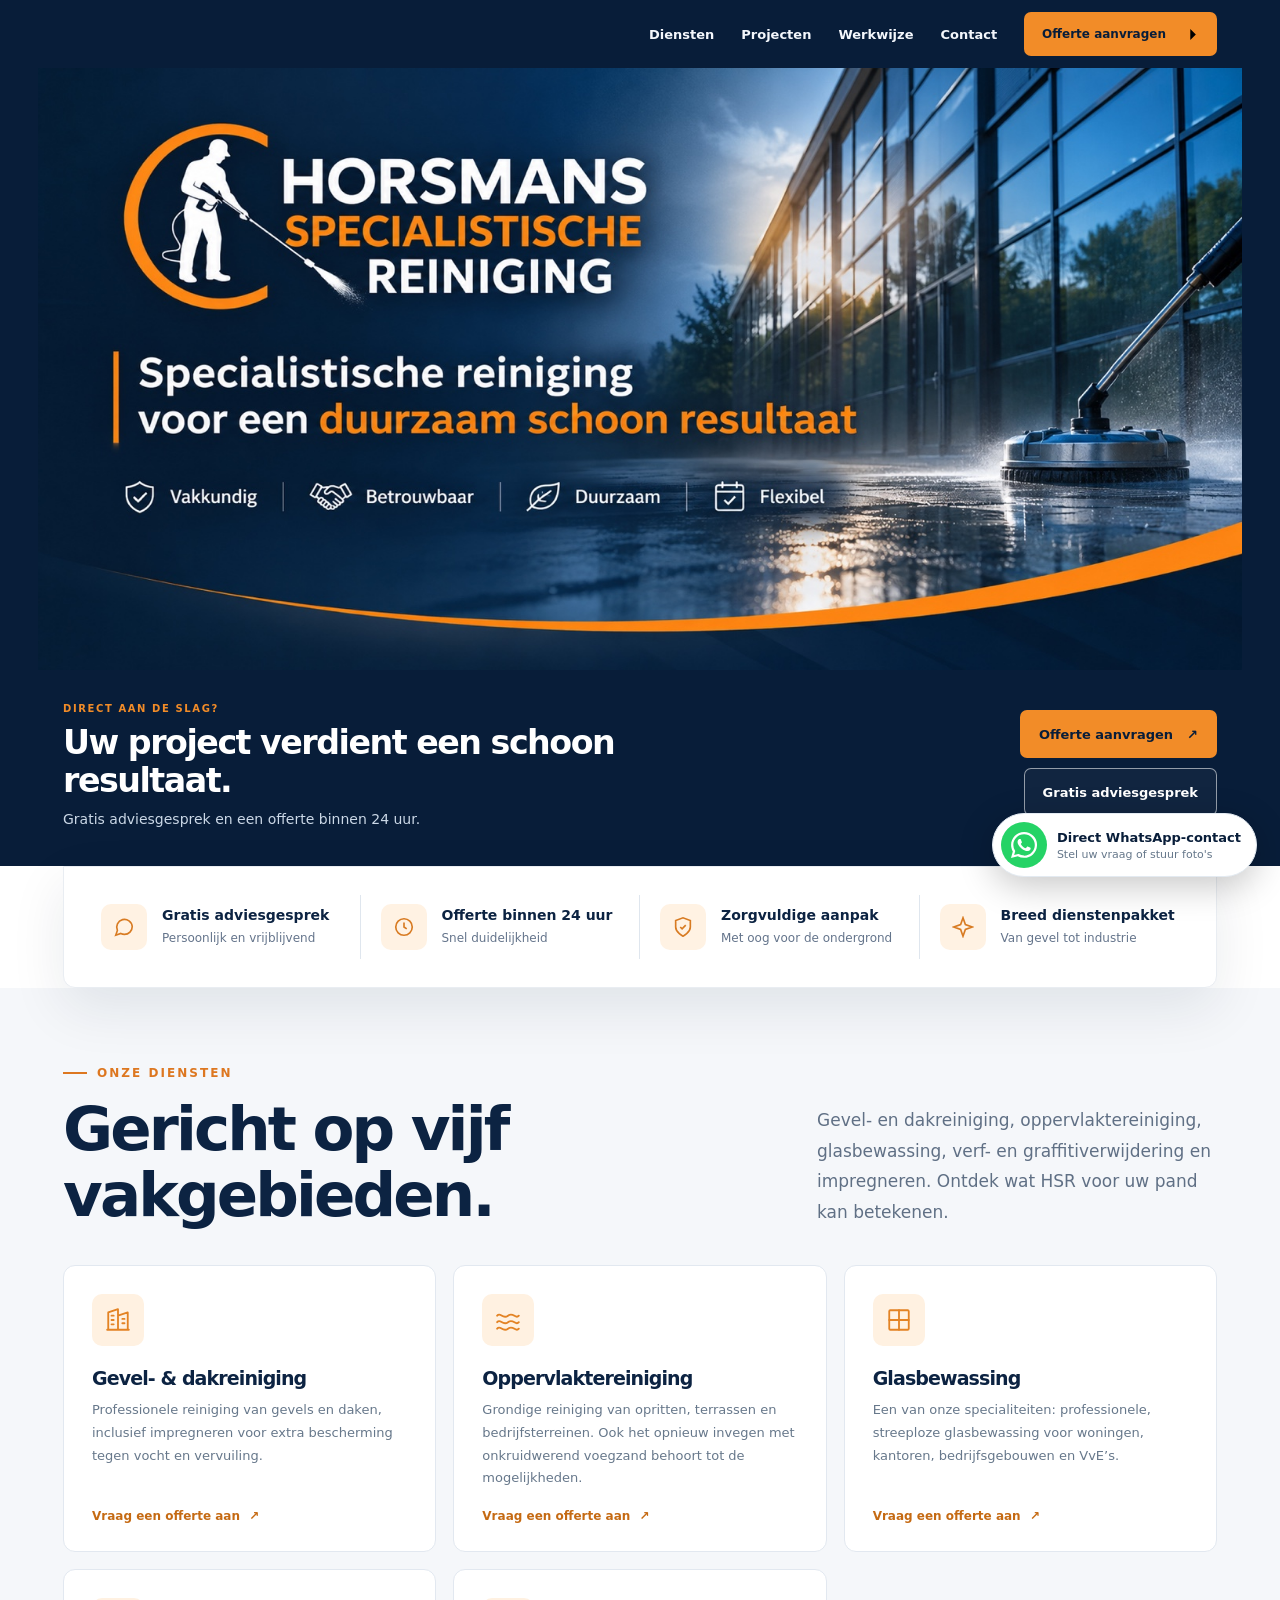
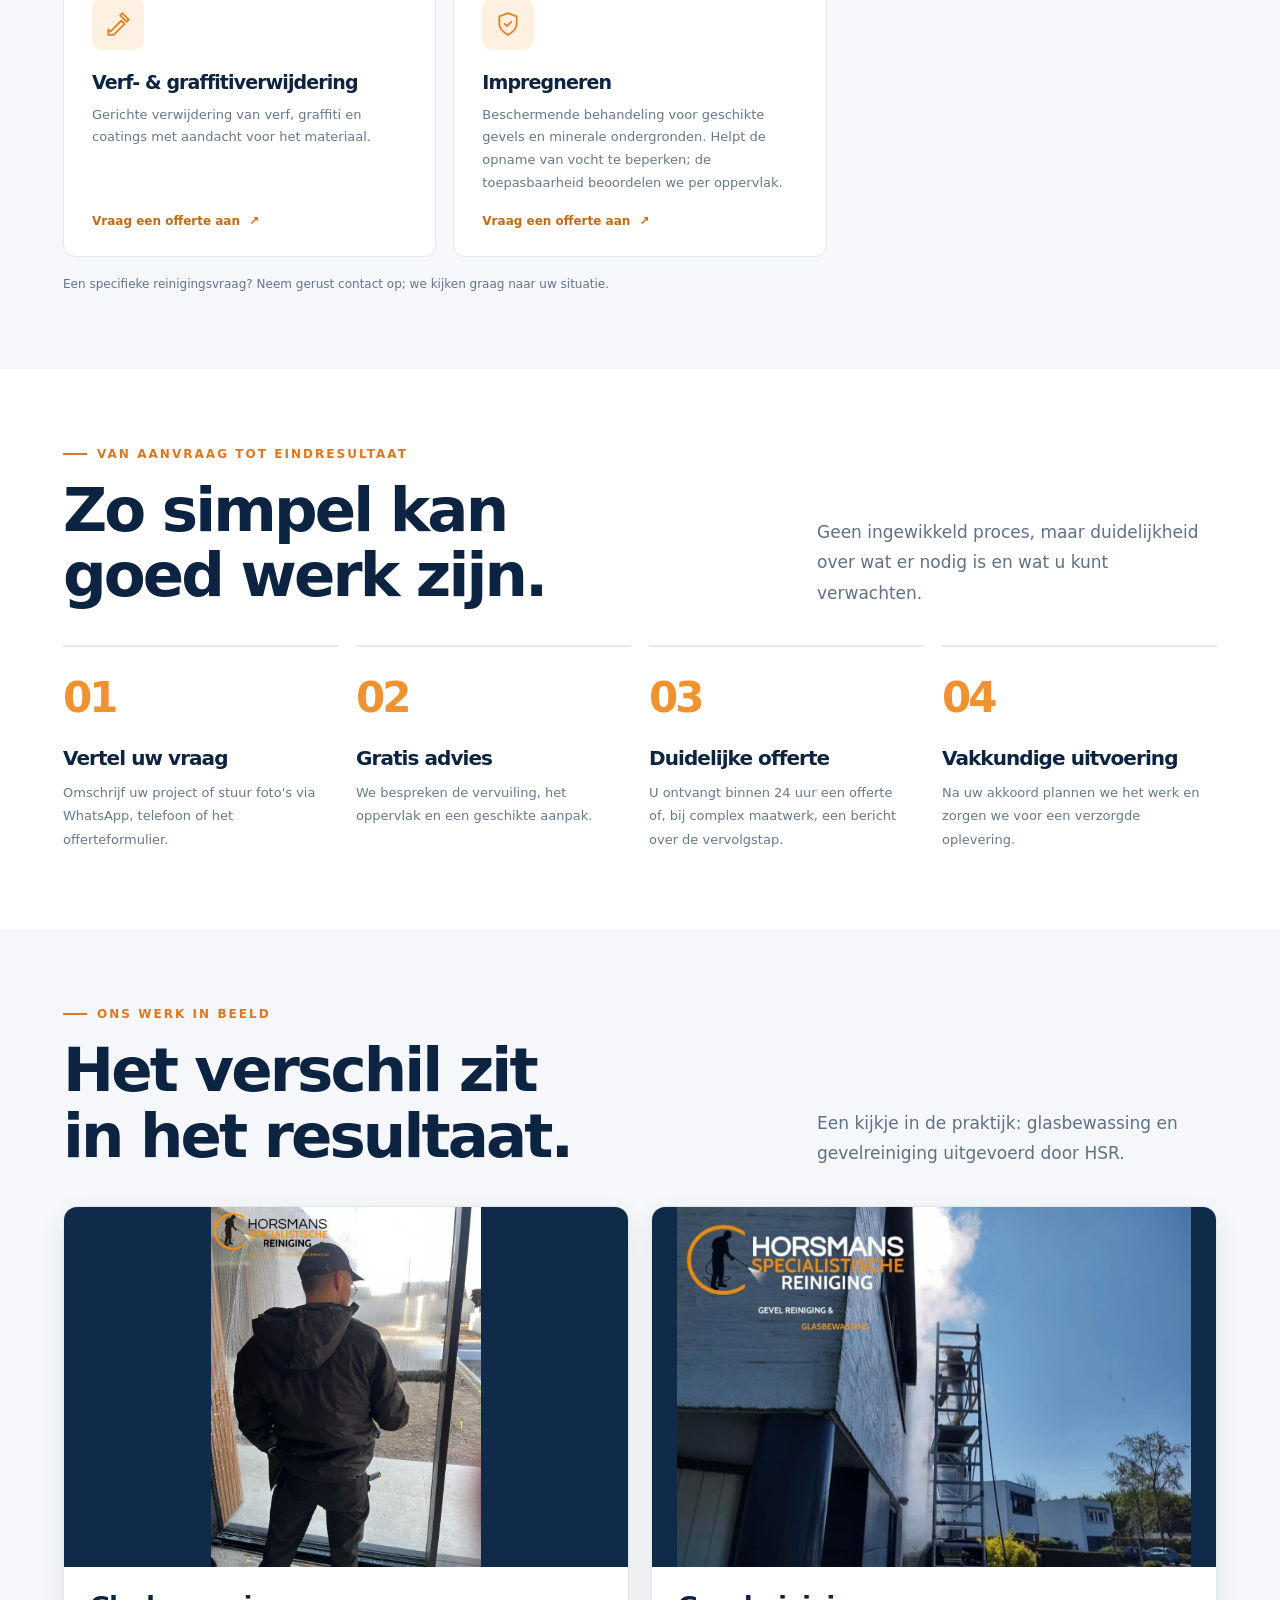
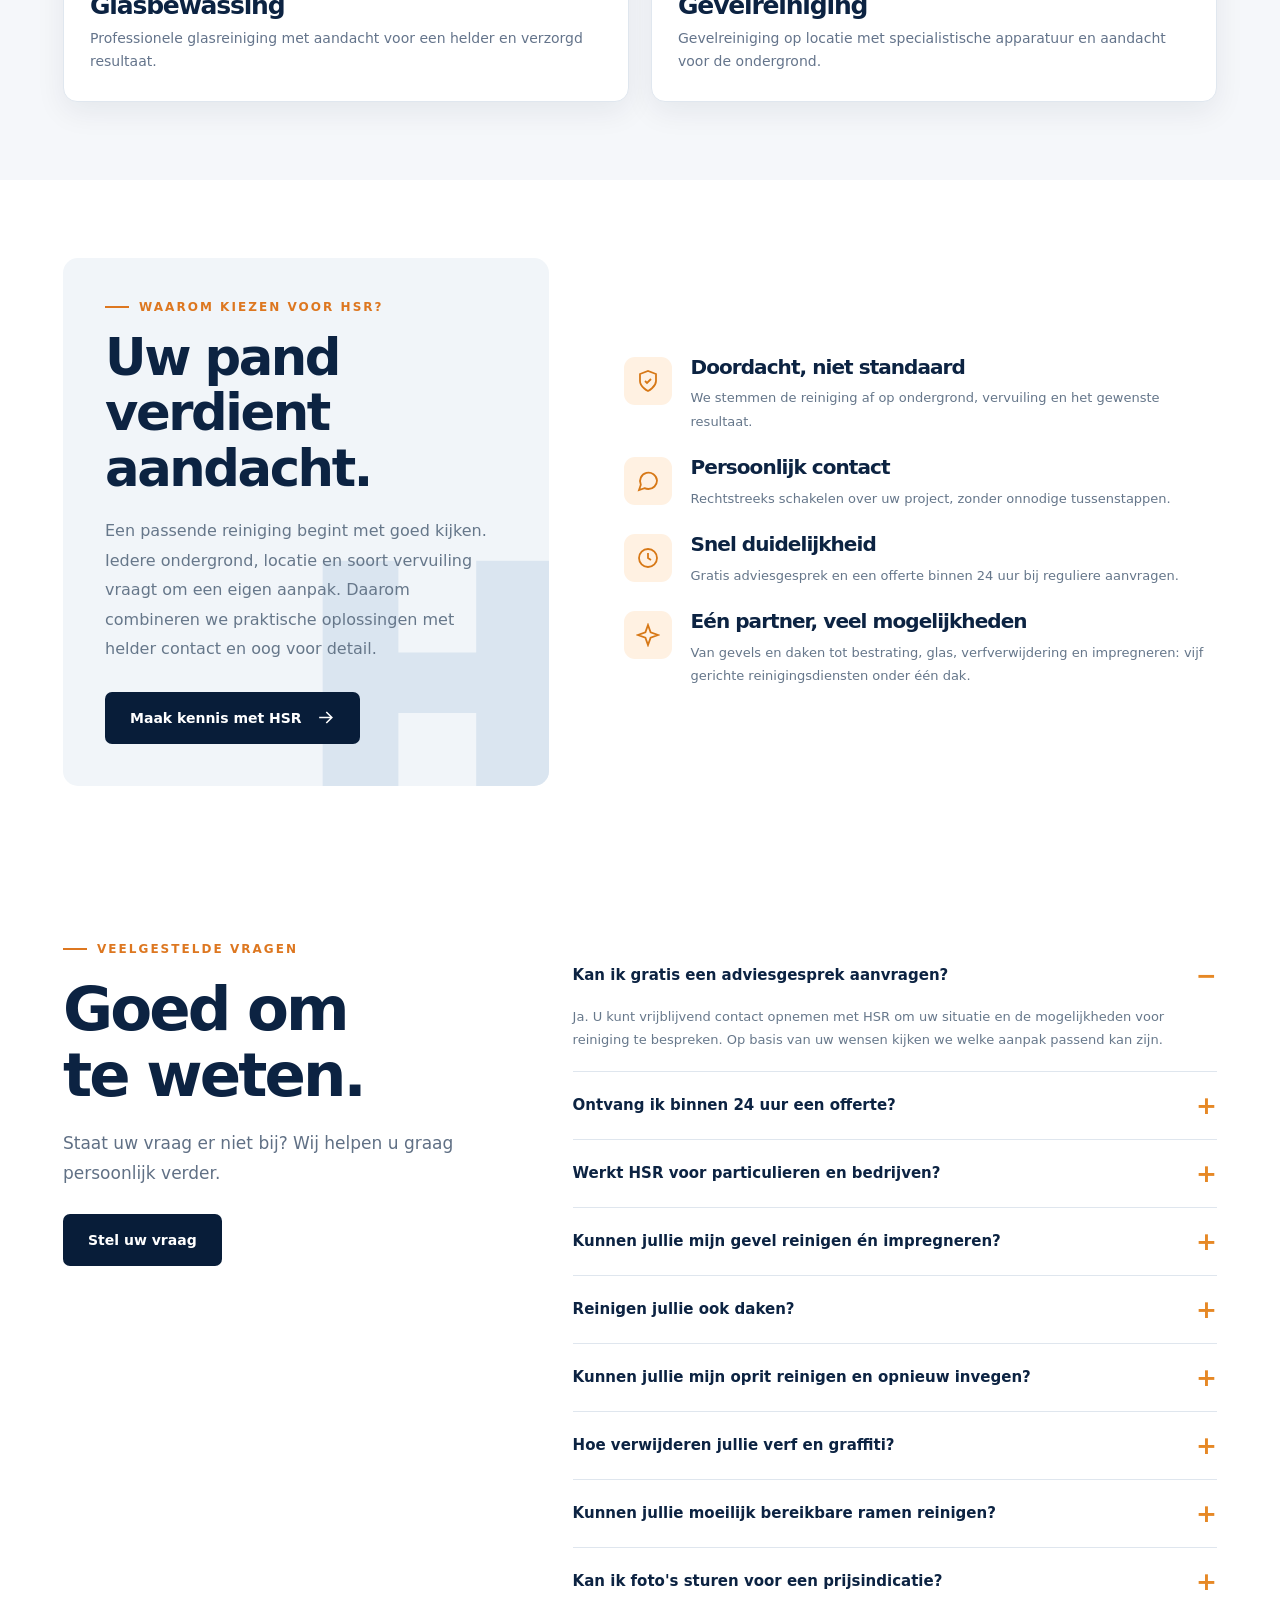
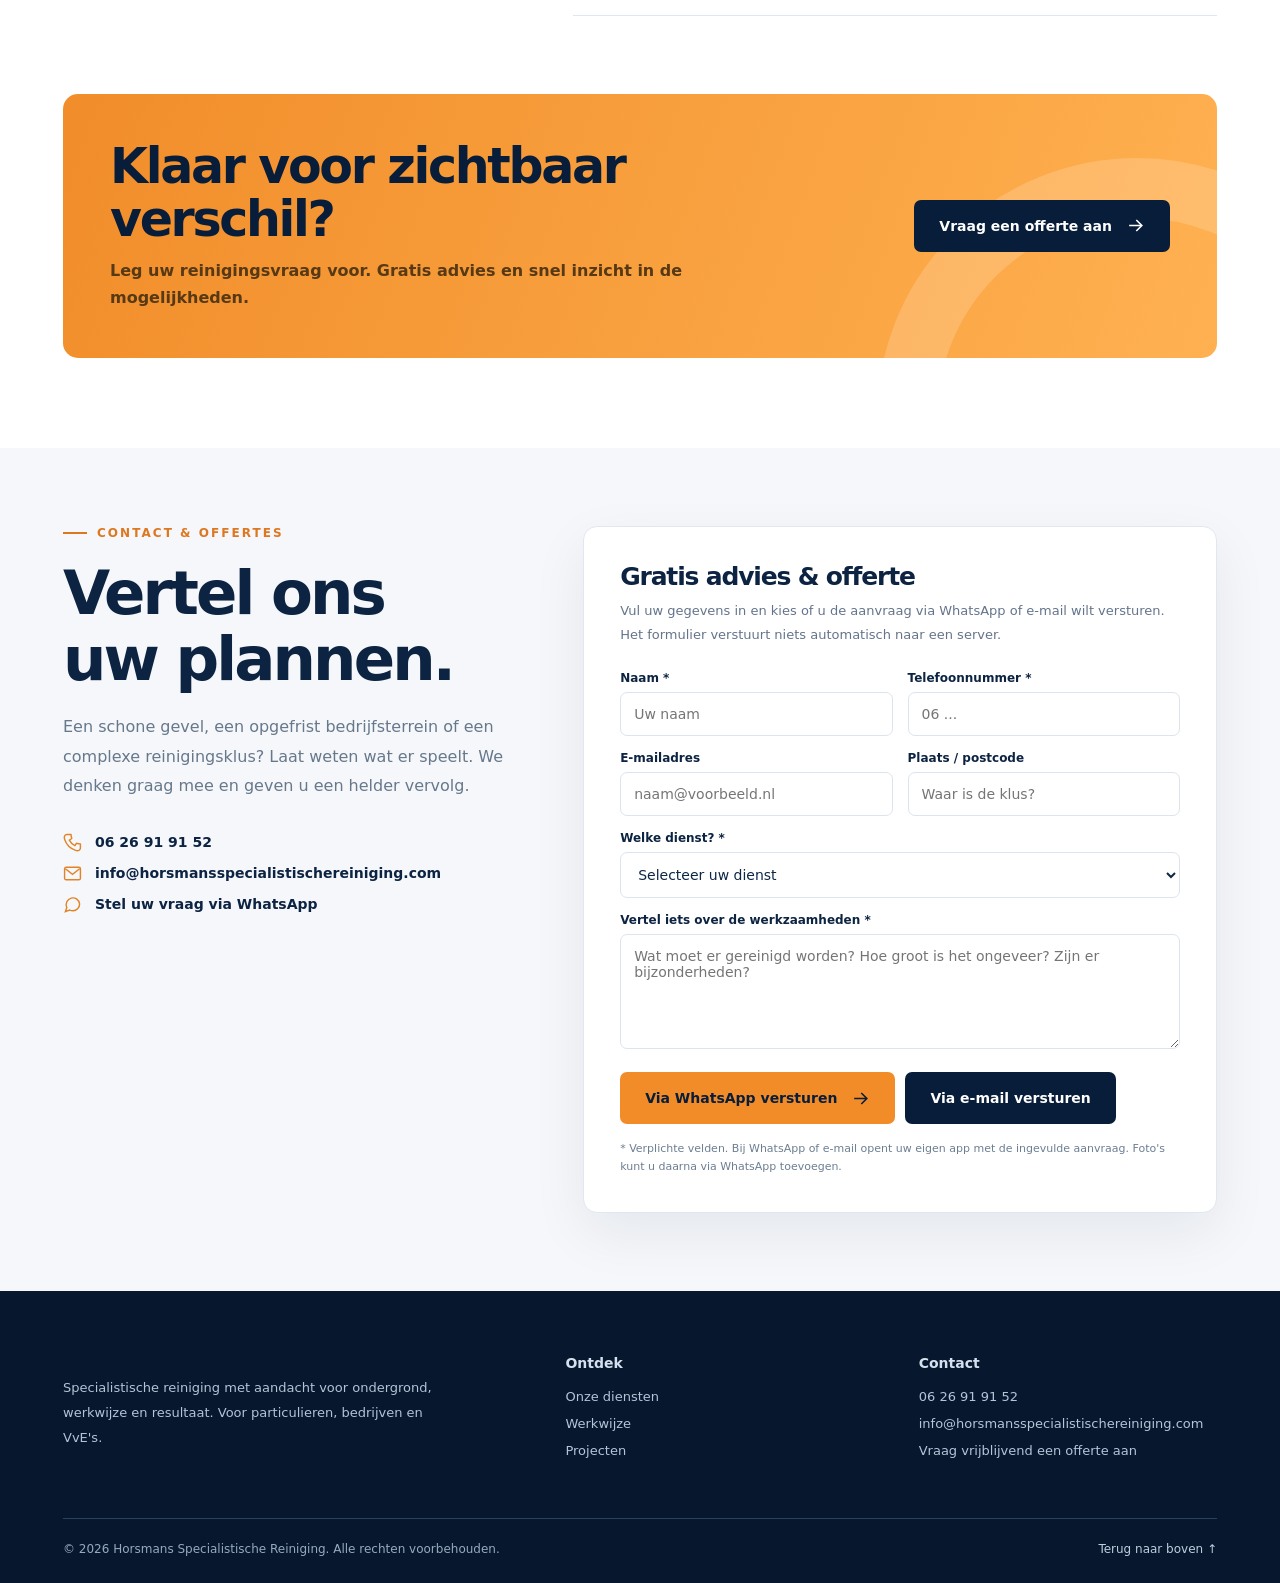
==== index.html @ f9f5bd70 "Add files via upload" ====
<!DOCTYPE html>
<!DOCTYPE html>

<html lang="nl">
<head>
<meta charset="utf-8"/><meta content="width=device-width, initial-scale=1" name="viewport"/><meta content="#071b35" name="theme-color"/>
<meta content="HSR: gevel- en dakreiniging, oppervlaktereiniging, glasbewassing, verf- en graffitiverwijdering en impregneren. Gratis adviesgesprek en offerte binnen 24 uur." name="description"/>
<title>HSR | Specialistische Reiniging &amp; Onderhoud</title><!-- optimized mobile preview version -->
<style>
:root{--navy:#081d39;--navy2:#0e2a4c;--navy3:#153859;--orange:#f28c28;--orange2:#ffac49;--off:#f5f7fa;--white:#fff;--text:#0c2342;--muted:#64748b;--stroke:#dfe6ee;--shadow:0 24px 64px rgba(8,29,57,.12)}
*{box-sizing:border-box}html{scroll-behavior:smooth;scroll-padding-top:95px}body{margin:0;color:var(--text);background:white;font-family:Inter,ui-sans-serif,system-ui,-apple-system,"Segoe UI",Arial,sans-serif;-webkit-font-smoothing:antialiased}button,input,select,textarea{font:inherit}button{cursor:pointer}a{text-decoration:none;color:inherit}img{max-width:100%}h1,h2,h3,p{margin:0}h1,h2,h3{letter-spacing:-.047em;line-height:1.08}svg{flex-shrink:0}.wrap{max-width:1210px;padding:0 28px;margin:0 auto}.eyebrow{font-size:12px;font-weight:850;letter-spacing:.17em;text-transform:uppercase;color:#dd7720;display:flex;align-items:center;gap:10px}.eyebrow:before{content:'';width:24px;height:2px;background:currentColor}.heading{font-size:clamp(35px,4.8vw,61px);font-weight:850}.lead{font-size:17px;line-height:1.8;color:#607085}.section{padding:78px 0}.section-head{display:flex;align-items:end;justify-content:space-between;gap:35px;margin-bottom:37px}.section-head h2{margin-top:16px;max-width:730px}.section-head p{max-width:400px}.btn{display:inline-flex;align-items:center;justify-content:center;gap:14px;font-size:14px;font-weight:800;min-height:52px;padding:15px 24px;border:1px solid transparent;border-radius:7px;transition:transform .2s,box-shadow .2s,background .2s;white-space:nowrap}.btn:hover{transform:translateY(-2px);box-shadow:0 12px 25px rgba(0,0,0,.11)}.btn-orange{background:var(--orange);color:var(--navy)}.btn-orange:hover{background:var(--orange2)}.btn-navy{color:#fff;background:var(--navy)}.btn-outline{color:#fff;border-color:rgba(255,255,255,.55);background:rgba(255,255,255,.04)}.btn-outline:hover{background:rgba(255,255,255,.12)}.btn-white{background:white;color:var(--navy)}.btn svg,.mini-icon{width:19px;height:19px}.skip{position:absolute;top:-90px;z-index:999;background:white;padding:12px}.skip:focus{top:0}.topbar{background:#06172e;color:#b7c9de;font-size:12px}.topbar .wrap{display:flex;align-items:center;justify-content:space-between;min-height:37px;gap:16px}.topbar .dot{width:7px;height:7px;border-radius:50%;background:var(--orange);display:inline-block;margin-right:8px}.topbar a:hover{color:white}.site-header{height:82px;display:flex;align-items:center;background:var(--navy);border-bottom:none;position:sticky;top:0;z-index:80;backdrop-filter:none;box-shadow:none}.header-inner{display:flex;align-items:center;gap:27px;width:100%}.brand{display:flex;align-items:center;gap:0;flex-shrink:0}.brand-icon{width:49px;height:49px;background:var(--navy);border-radius:8px;display:grid;place-items:center;overflow:hidden}.brand-icon svg{width:39px;height:39px}.brand-name{font-size:21px;line-height:1;font-weight:950;letter-spacing:-.075em;color:#fff}.brand-name small{display:block;font-weight:750;font-size:8px;letter-spacing:.19em;margin-top:7px;color:var(--orange)}.nav{margin-left:auto;display:flex;gap:27px;align-items:center}.nav a{font-weight:750;font-size:13px}.nav a:hover{color:#d8791d}.header-cta{min-height:44px;padding:11px 17px;font-size:12px}.menu-btn{display:none;margin-left:auto;background:transparent;border:0;color:var(--navy);padding:8px}.menu-btn svg{width:28px;height:28px}
.hero{background:linear-gradient(135deg,#081d39 0%,#0e2a4c 100%);color:white;min-height:640px;position:relative;overflow:hidden;display:flex;align-items:center}.hero:before{content:'';position:absolute;inset:0;background:linear-gradient(90deg,#081d39 0%,rgba(8,29,57,.97) 35%,rgba(8,29,57,.62) 73%,rgba(8,29,57,.5)),url('https://images.unsplash.com/photo-1486406146926-c627a92ad1ab?auto=format&fit=crop&w=1800&q=88') right center/cover;z-index:-2}.hero:after{content:'';position:absolute;right:-170px;top:-260px;width:700px;height:700px;border:1px solid rgba(242,140,40,.28);border-radius:50%;box-shadow:0 0 0 95px rgba(242,140,40,.035),0 0 0 190px rgba(242,140,40,.022);z-index:-1}.hero-graphic{position:absolute;right:4%;bottom:40px;width:min(39vw,480px);opacity:.32;pointer-events:none;z-index:-1}.hero-content{position:relative;padding:78px 0 88px}.hero .eyebrow{color:var(--orange2)}.hero h1{font-size:clamp(52px,6.7vw,92px);max-width:890px;line-height:1.02;margin:25px 0 24px;font-weight:900}.hero h1 em{font-style:normal;color:var(--orange)}.hero-desc{color:#d3dfeb;max-width:610px;font-size:18px;line-height:1.78}.hero-buttons{display:flex;gap:14px;flex-wrap:wrap;margin:33px 0 44px}.hero-proof{display:flex;gap:22px;align-items:center;flex-wrap:wrap;color:#d7e3f0;font-size:13px;font-weight:650}.hero-proof span{display:flex;align-items:center;gap:8px}.hero-proof svg{width:18px;height:18px;color:var(--orange)}.vertical-mark{position:absolute;right:25px;bottom:35px;font-size:11px;letter-spacing:.2em;color:#ccd7e4;writing-mode:vertical-rl}.statbar{background:#fff;position:relative;margin-top:-47px;z-index:4;box-shadow:0 20px 55px rgba(8,29,57,.09);border:1px solid #e9edf2;border-radius:12px;display:grid;grid-template-columns:repeat(4,1fr);padding:28px 17px}.stat{padding:9px 20px;display:flex;align-items:center;gap:15px;border-right:1px solid var(--stroke)}.stat:last-child{border:0}.stat-icon{width:46px;height:46px;background:#fff2e3;border-radius:10px;display:grid;place-items:center;color:#d87b22}.stat-icon svg{width:22px;height:22px}.stat strong{display:block;font-size:14px;margin-bottom:4px}.stat small{font-size:12px;color:var(--muted);line-height:1.5}.services{background:var(--off)}.filterbar{display:flex;gap:8px;flex-wrap:wrap;margin-bottom:27px}.filter{border:1px solid #dce4ed;padding:11px 17px;border-radius:6px;background:white;color:#5b6d81;font-size:13px;font-weight:800}.filter.active,.filter:hover{color:white;background:var(--navy);border-color:var(--navy)}.services-grid{display:grid;grid-template-columns:repeat(3,1fr);gap:17px;align-items:start}.service{background:white;border:1px solid #e2e8f0;border-radius:12px;padding:28px;display:flex;flex-direction:column;min-height:unset;position:relative;overflow:hidden;transition:transform .28s,box-shadow .28s,border-color .28s}.service:hover{transform:translateY(-6px);box-shadow:var(--shadow);border-color:#f1b46e}.service:after{content:'';position:absolute;right:0;top:0;height:4px;width:0;background:var(--orange);transition:width .3s}.service:hover:after{width:100%}.service-icon{width:52px;height:52px;display:grid;place-items:center;background:#fff1e1;color:#e38324;border-radius:10px;margin-bottom:22px}.service-icon svg{height:26px;width:26px}.service h3{font-size:19px;margin-bottom:11px}.service p{color:#67788b;font-size:13px;line-height:1.75;flex:1}.service-link{color:#c56a13;font-weight:850;display:inline-flex;align-items:center;gap:9px;font-size:12px;margin-top:19px}.service.featured .flag{position:static;display:inline-block;align-self:flex-end;margin:-8px 0 8px;font-size:10px}.service.featured{border-color:#e79c49;background:linear-gradient(145deg,#fff,#fff5e9)}.flag{position:absolute;right:18px;top:21px;font-size:9px;font-weight:900;color:#a65307;letter-spacing:.1em;text-transform:uppercase}.service[hidden]{display:none!important}.section-note{font-size:12px;color:var(--muted);margin-top:20px}
.special{background:var(--navy);color:white;overflow:hidden}.special-layout{display:grid;grid-template-columns:1.04fr .96fr;align-items:center;gap:74px}.special .eyebrow{color:var(--orange2)}.special h2{margin:22px 0;font-size:clamp(38px,5.2vw,68px);max-width:620px}.special p{font-size:16px;color:#c1d0df;line-height:1.83}.ticks{display:grid;grid-template-columns:1fr 1fr;gap:17px 10px;margin:29px 0 34px}.ticks div{display:flex;align-items:center;gap:9px;font-size:13px;font-weight:750}.ticks svg{height:18px;width:18px;color:var(--orange)}.visual-frame{height:420px;border:1px solid #36536f;border-radius:14px;padding:14px;position:relative;background:linear-gradient(140deg,#16375c,#0b1a2f)}.visual-inner{height:100%;border-radius:8px;position:relative;overflow:hidden;background:linear-gradient(130deg,rgba(6,20,38,.26),rgba(6,20,38,.55)),url('https://images.unsplash.com/photo-1487958449943-2429e8be8625?auto=format&fit=crop&w=950&q=85') center/cover}.visual-inner:after{content:'';position:absolute;inset:0;background:linear-gradient(90deg,rgba(8,29,57,.45),transparent)}.visual-chip{position:absolute;z-index:1;bottom:24px;left:24px;right:24px;background:#fff;color:var(--navy);border-radius:8px;padding:22px;display:flex;align-items:center;justify-content:space-between;gap:15px;box-shadow:0 12px 35px rgba(0,0,0,.2)}.visual-chip strong{font-size:16px}.visual-chip small{display:block;color:#6f8194;font-size:12px;margin-top:5px}.visual-chip svg{width:27px;height:27px;color:#d77a1d}.steps-grid{display:grid;grid-template-columns:repeat(4,1fr);gap:18px}.step{border-top:2px solid #e4eaf1;padding:26px 14px 0 0}.step .num{font-size:42px;font-weight:900;color:#ef922f;margin-bottom:26px;letter-spacing:-.07em}.step h3{font-size:20px;margin-bottom:11px}.step p{font-size:13px;color:#67788b;line-height:1.8}.projects{background:var(--off)}.project-grid{display:grid;grid-template-columns:1.2fr .8fr;gap:18px}.project-photo{min-height:360px;border-radius:12px;position:relative;overflow:hidden;background:linear-gradient(140deg,#1a4166,#0a2441);display:flex;align-items:end;transition:transform .3s}.project-photo:nth-child(1){background-image:linear-gradient(0deg,#06172ee0,transparent 72%),url('https://images.unsplash.com/photo-1486406146926-c627a92ad1ab?auto=format&fit=crop&w=1200&q=80');background-size:cover;background-position:center}.project-photo:nth-child(2){background-image:linear-gradient(0deg,#06172ee8,transparent 72%),url('https://images.unsplash.com/photo-1497366754035-f200968a6e72?auto=format&fit=crop&w=900&q=80');background-size:cover;background-position:center}.project-content{position:relative;color:white;padding:31px}.project-content .tag{display:inline-block;padding:7px 10px;background:var(--orange);color:var(--navy);font-size:10px;font-weight:900;border-radius:4px;margin-bottom:14px}.project-content h3{font-size:28px}.project-content p{font-size:12px;margin-top:10px;color:#d2dce8}.projects-disclaimer{margin-top:16px;color:#6a7b8e;font-size:12px}.why-grid{display:grid;grid-template-columns:.9fr 1.1fr;gap:75px;align-items:center}.why-panel{background:#f1f5f9;border-radius:15px;padding:42px;position:relative;overflow:hidden}.why-panel:after{content:'H';position:absolute;right:-20px;bottom:-80px;font-size:330px;color:#dae5f0;line-height:1;font-weight:950;z-index:0}.why-panel>*{position:relative;z-index:1}.why-panel .eyebrow{margin-bottom:16px}.why-panel h2{font-size:clamp(36px,4vw,56px);margin-bottom:20px}.why-panel p{line-height:1.85;color:#66778a}.why-list{display:grid;gap:24px}.why-item{display:flex;gap:19px;align-items:start}.why-item>span{background:#fff1e2;display:grid;place-items:center;width:48px;height:48px;border-radius:11px;color:#d77816;flex-shrink:0}.why-item svg{width:24px;height:24px}.why-item h3{font-size:20px;margin-bottom:8px}.why-item p{font-size:13px;color:#65768a;line-height:1.8}.review-band{background:var(--navy2);color:white}.review-layout{display:flex;align-items:center;justify-content:space-between;gap:30px}.review-band h2{font-size:clamp(30px,4vw,49px);margin:17px 0}.review-band p{color:#c6d5e4;max-width:660px;line-height:1.8}.review-band .eyebrow{color:#ffad51}.faq{background:white}.faq-layout{display:grid;grid-template-columns:.8fr 1.2fr;gap:80px}.faq h2{margin:20px 0}.faq details{border-bottom:1px solid var(--stroke);padding:19px 0}.faq summary{list-style:none;cursor:pointer;display:flex;align-items:center;justify-content:space-between;font-weight:800;gap:15px;font-size:15px}.faq summary::-webkit-details-marker{display:none}.faq summary:after{content:'+';font-size:25px;color:#e68825;flex-shrink:0}.faq details[open] summary:after{content:'−'}.faq details p{margin-top:15px;color:#67788b;font-size:13px;line-height:1.8;max-width:640px}.cta-panel{background:linear-gradient(110deg,#f18d2a,#ffb151);border-radius:15px;padding:47px;display:flex;align-items:center;justify-content:space-between;gap:30px;position:relative;overflow:hidden}.cta-panel:after{content:'';width:400px;height:400px;position:absolute;right:-180px;bottom:-320px;border:60px solid rgba(255,255,255,.17);border-radius:50%}.cta-panel h2{font-size:clamp(30px,4vw,49px);max-width:630px;color:var(--navy)}.cta-panel p{margin-top:12px;color:#573915;font-weight:650;max-width:660px;line-height:1.65}.cta-panel .btn{position:relative;z-index:2}.contact{background:#f5f7fa}.contact-grid{display:grid;grid-template-columns:.86fr 1.14fr;gap:42px;align-items:start}.contact-intro h2{margin:20px 0}.contact-intro p{line-height:1.85;color:#67788b}.contact-links{display:grid;gap:12px;margin-top:32px}.contact-links a{display:flex;align-items:center;gap:13px;font-size:14px;font-weight:750}.contact-links svg{width:19px;height:19px;color:#e18426}.form-card{background:white;padding:36px;border-radius:14px;border:1px solid #e0e7ef;box-shadow:0 20px 56px rgba(8,29,57,.07)}.form-card h3{font-size:25px;margin-bottom:9px}.form-card>p{font-size:13px;color:#64748b;line-height:1.8;margin-bottom:25px}.form-grid{display:grid;grid-template-columns:1fr 1fr;gap:15px}.field{display:flex;flex-direction:column;gap:7px}.field.full{grid-column:1/-1}.field label{font-weight:800;font-size:12px}.field input,.field select,.field textarea{width:100%;min-width:0;border:1px solid #dce4ed;border-radius:7px;padding:13px;color:#0d2746;background:#fff;outline:0;font-size:14px}.field input:focus,.field select:focus,.field textarea:focus{border-color:#ed8a25;box-shadow:0 0 0 3px rgba(242,140,40,.14)}.field textarea{min-height:115px;resize:vertical}.form-actions{display:flex;gap:10px;flex-wrap:wrap;margin-top:23px}.form-hint{font-size:11px;color:#6c7e91;line-height:1.65;margin-top:16px}.footer{background:#06172e;color:#d5e1ee;padding:65px 0 27px}.footer-grid{display:grid;grid-template-columns:1.5fr 1fr 1fr;gap:55px}.footer .brand-name{color:white}.footer .brand-icon{background:#1b3858}.footer p{margin-top:20px;font-size:13px;line-height:1.9;color:#b3c4d7;max-width:400px}.footer h3{font-size:14px;letter-spacing:0;margin-bottom:18px}.footer-link{display:block;font-size:13px;color:#b5c5d8;margin-bottom:12px}.footer-link:hover{color:var(--orange2)}.footer-bottom{border-top:1px solid #29405a;margin-top:48px;padding-top:23px;display:flex;justify-content:space-between;gap:20px;font-size:12px;color:#96aabd}.whatsapp{position:fixed;bottom:23px;right:23px;z-index:120;display:flex;align-items:center;gap:10px;background:#fff;box-shadow:0 9px 35px rgba(0,0,0,.22);border-radius:44px;padding:8px 15px 8px 8px;border:1px solid #e3eaf1;transition:transform .2s}.whatsapp:hover{transform:translateY(-3px)}.wa-circle{width:46px;height:46px;border-radius:50%;display:grid;place-items:center;background:#25d366;color:white}.wa-circle svg{width:26px;height:26px}.wa-copy strong{display:block;font-size:13px;color:var(--navy)}.wa-copy small{display:block;color:#65778a;font-size:11px;margin-top:3px}.backtop{border:0;background:transparent;color:#bdcede}.reveal{opacity:1;transform:none}.reveal.visible{opacity:1;transform:none}
@media(max-width:1090px){.nav{gap:16px}.nav a{font-size:12px}.header-cta{display:none}.stat{padding:9px 12px}.special-layout{gap:35px}.why-grid{gap:40px}}
@media(max-width:850px){.nav{display:none;position:absolute;top:82px;left:0;right:0;background:white;border-bottom:1px solid var(--stroke);padding:20px 28px;box-shadow:0 25px 35px rgba(8,29,57,.12);flex-direction:column;align-items:stretch}.nav.open{display:flex}.nav a{padding:10px 0;font-size:15px}.menu-btn{display:block}.hero{min-height:560px}.hero:before{background:linear-gradient(90deg,#081d39 0%,rgba(8,29,57,.89) 100%),url('https://images.unsplash.com/photo-1486406146926-c627a92ad1ab?auto=format&fit=crop&w=1000&q=75') center/cover}.hero-graphic{display:none}.statbar{grid-template-columns:1fr 1fr;gap:0}.stat:nth-child(2){border:0}.stat:nth-child(-n+2){border-bottom:1px solid var(--stroke)}.services-grid{grid-template-columns:1fr 1fr}.special-layout,.why-grid,.faq-layout,.contact-grid{grid-template-columns:1fr;gap:38px}.visual-frame{max-width:650px}.steps-grid{grid-template-columns:1fr 1fr}.footer-grid{gap:20px}.section{padding:64px 0}.section-head{align-items:start;flex-direction:column;gap:16px}.project-grid{grid-template-columns:1fr 1fr}.project-photo{min-height:300px}}
@media(max-width:580px){.wrap{padding:0 20px}.topbar .right{display:none}.site-header{height:72px}.nav{top:72px}.brand-icon{width:43px;height:43px}.brand-icon svg{width:35px;height:35px}.brand-name{font-size:18px}.brand-name small{font-size:7px;color:var(--orange)}.hero{min-height:unset}.hero-content{padding:44px 0 54px}.hero h1{font-size:clamp(36px,9vw,54px)}.hero-desc{font-size:15px}.hero-buttons{display:grid;gap:10px;margin:27px 0 33px}.hero-buttons .btn{width:100%}.hero-proof{gap:10px;font-size:12px}.statbar{margin-top:-34px;padding:8px 6px}.stat{padding:15px 9px;align-items:start;gap:8px}.stat-icon{width:35px;height:35px;flex-shrink:0}.stat-icon svg{width:18px;height:18px}.stat strong{font-size:12px}.stat small{font-size:10px}.services-grid{grid-template-columns:1fr}.service{min-height:unset}.steps-grid,.project-grid{grid-template-columns:1fr}.project-photo{min-height:300px}.ticks{grid-template-columns:1fr}.visual-frame{height:300px}.section{padding:48px 0}.lead{font-size:15px}.why-panel{padding:27px}.why-item h3{font-size:18px}.review-layout{flex-direction:column;align-items:start}.cta-panel{padding:30px;flex-direction:column;align-items:start}.cta-panel .btn{width:100%}.form-card{padding:22px}.form-grid{grid-template-columns:1fr}.field.full{grid-column:auto}.form-actions .btn{width:100%}.footer-grid{grid-template-columns:1fr;gap:33px}.footer-bottom{flex-direction:column}.wa-copy{display:none}.whatsapp{padding:5px;right:17px;bottom:18px}.wa-circle{width:49px;height:49px}}
@media(prefers-reduced-motion:reduce){*,*:before,*:after{scroll-behavior:auto!important;animation:none!important;transition:none!important}.reveal{opacity:1;transform:none}}

/* No empty image frame / information bar in the specialities section */
#specialisme .special-layout{grid-template-columns:minmax(0,850px);gap:0;justify-content:center}
#specialisme .visual-frame,#specialisme .visual-chip{display:none!important}
#specialisme .special-layout>.reveal{width:100%;max-width:850px}
#specialisme .special-layout p{max-width:760px}
@media(max-width:580px){#specialisme .special-layout{display:block}}

/* Echte Horsmans huisstijl — originele aangeleverde logo */
.site-header{height:106px;background:#081d39;border:0;box-shadow:none;backdrop-filter:none}
.header-inner{min-height:106px}
.site-header .brand{display:flex;align-items:center;flex-shrink:0;max-width:43%}
.brand-logo{display:block;width:120px;max-width:100%;height:auto;object-fit:contain;object-position:left center}
.site-header .nav a{color:#f4f7fc}
.site-header .nav a:hover{color:#f28c28}
.site-header .menu-btn{color:#f6f8fc}
.site-header .header-cta{flex-shrink:0}
.footer-logo{width:300px;max-width:100%}
.footer .brand{max-width:100%}
@media(max-width:1090px){.brand-logo{width:104px}.site-header .nav{gap:13px}}
@media(max-width:850px){.site-header{height:94px}.header-inner{min-height:94px}.site-header .nav{top:94px;background:#081d39;border-color:#081d39}.site-header .nav a{color:white}.brand-logo{width:128px}}
@media(max-width:580px){.site-header{height:85px}.header-inner{min-height:85px}.site-header .nav{top:85px}.brand-logo{width:110px}.site-header .brand{max-width:calc(100% - 53px)}.footer-logo{width:270px}}
@media(max-width:365px){.brand-logo{width:98px}}

/* Naadloze overgang tussen header en hero */
.site-header{border-bottom:0!important;box-shadow:none!important;background:#081d39!important}
main, .hero{margin-top:0;border-top:0}

/* Banner met origineel beeld, geïntegreerd in de website */
.site-header{height:68px!important;min-height:68px;background:#081d39!important;border:0!important;box-shadow:none!important;backdrop-filter:none!important}
.site-header .header-inner{min-height:68px!important}
.site-header .compact-wordmark{display:block;color:#fff;font-size:18px;font-weight:900;letter-spacing:.055em;line-height:1}
.site-header .brand-accent{color:#f28c28}
.site-header .brand{display:flex;align-items:center}
.site-header .nav{margin-left:auto}
.site-header .menu-btn{color:#fff}
.banner-hero{width:100%;position:relative;overflow:hidden;background:#081d39;line-height:0;isolation:isolate}
.banner-photo{display:block;width:100%;max-width:none;height:auto;object-fit:contain;object-position:center center}
.banner-contact{background:#081d39;color:white;padding:27px 0 36px;position:relative}
.banner-contact-inner{display:flex;align-items:center;justify-content:space-between;gap:32px}
.banner-kicker{font-size:10px;letter-spacing:.16em;color:#f28c28;font-weight:850}
.banner-contact h1{font-size:clamp(23px,2.6vw,36px);line-height:1.16;letter-spacing:-.045em;margin:8px 0}
.banner-contact p{font-size:14px;color:#cbd8e7;line-height:1.5}
.banner-buttons{display:flex;flex-wrap:wrap;gap:10px;justify-content:flex-end}
.banner-buttons .btn{min-height:48px;padding:12px 18px;font-size:13px}
/* Remove excessive negative overlap into image / CTA */
.statbar{margin-top:0!important;border-radius:0 0 12px 12px}
@media(max-width:850px){.site-header .header-inner{min-height:68px!important}.site-header{height:68px!important}.site-header .nav{top:68px!important;background:#081d39!important;border-color:#081d39!important}.banner-contact-inner{flex-direction:column;align-items:flex-start;gap:18px}.banner-buttons{justify-content:flex-start}}
@media(max-width:580px){.site-header{height:62px!important;min-height:62px!important}.site-header .header-inner{min-height:62px!important}.site-header .nav{top:62px!important}.site-header .compact-wordmark{font-size:17px}.banner-hero{height:300px}.banner-photo{width:auto;height:300px;max-width:none;object-fit:cover;object-position:left center}.banner-contact{padding:25px 0 27px}.banner-contact h1{font-size:25px}.banner-contact p{font-size:13px}.banner-buttons{width:100%;display:grid;grid-template-columns:1fr;gap:9px}.banner-buttons .btn{width:100%;white-space:normal;text-align:center}.statbar{margin-top:0!important}}
@media(max-width:360px){.banner-hero{height:278px}.banner-photo{height:278px}}

/* HSR revisie: echte projecten en compacte banner */
@media(min-width:851px){.banner-hero{background:#081d39}.banner-photo{width:94%;margin-inline:auto;max-width:1680px}}
.project-grid{display:grid;grid-template-columns:1fr 1fr;gap:22px;align-items:stretch}
.project-case{background:#fff;border:1px solid #e0e7ef;border-radius:14px;overflow:hidden;box-shadow:0 10px 30px rgba(8,29,57,.07)}
.project-image{height:360px;background:#102a49;display:flex;align-items:center;justify-content:center;overflow:hidden}
.project-image img{display:block;width:100%;height:100%;object-fit:contain;object-position:center center}
.project-info{padding:25px 26px 28px}.project-category{font-size:11px;letter-spacing:.12em;font-weight:850;color:#c76d16}.project-info h3{font-size:25px;margin:10px 0 8px}.project-info p{font-size:14px;color:#64748b;line-height:1.65}
@media(max-width:720px){.project-grid{grid-template-columns:1fr;gap:18px}.project-image{height:360px}.project-info{padding:20px}.project-info h3{font-size:23px}}
@media(max-width:420px){.project-image{height:330px}}


/* Finale HSR-aanpassingen */
#specialisme h2{overflow-wrap:break-word}
#specialisme .ticks{margin-top:27px}
#projecten .project-info h3{margin-top:0}
.faq details{scroll-margin-top:105px}
@media(max-width:580px){#specialisme h2{font-size:clamp(34px,9vw,48px);line-height:1.12}#projecten .project-image{height:310px}}
.services-grid{align-items:stretch}.service{min-height:235px}.service h3{hyphens:auto}@media(max-width:580px){.service{min-height:unset}}
</style>
<meta content="website" property="og:type"/><meta content="HSR | Horsmans Specialistische Reiniging" property="og:site_name"/><meta content="HSR | Specialistische Reiniging &amp; Onderhoud" property="og:title"/><meta content="HSR is gespecialiseerd in gevel- en dakreiniging, oppervlaktereiniging, glasbewassing, verf- en graffitiverwijdering en impregneren. Gratis adviesgesprek en offerteaanvraag." property="og:description"/><meta content="https://www.horsmansspecialistischereiniging.com/" property="og:url"/><meta content="https://www.horsmansspecialistischereiniging.com/social-preview.jpg" property="og:image"/><meta content="https://www.horsmansspecialistischereiniging.com/social-preview.jpg" property="og:image:secure_url"/><meta content="image/jpeg" property="og:image:type"/><meta content="1200" property="og:image:width"/><meta content="630" property="og:image:height"/><meta content="HSR Specialistische Reiniging - professionele reiniging" property="og:image:alt"/><meta content="summary_large_image" name="twitter:card"/><meta content="HSR | Specialistische Reiniging &amp; Onderhoud" name="twitter:title"/><meta content="HSR is gespecialiseerd in gevel- en dakreiniging, oppervlaktereiniging, glasbewassing, verf- en graffitiverwijdering en impregneren. Gratis adviesgesprek en offerteaanvraag." name="twitter:description"/><meta content="https://www.horsmansspecialistischereiniging.com/social-preview.jpg" name="twitter:image"/></head>
<body>
<svg aria-hidden="true" style="position:absolute;width:0;height:0;overflow:hidden" xmlns="http://www.w3.org/2000/svg"><symbol id="i-check" viewbox="0 0 24 24"><path d="m5 12 4 4L19 6"></path></symbol><symbol id="i-arrow" viewbox="0 0 24 24"><path d="M4 12h16m-7-7 7 7-7 7"></path></symbol><symbol id="i-spark" viewbox="0 0 24 24"><path d="m12 2 2.6 7.4L22 12l-7.4 2.6L12 22l-2.6-7.4L2 12l7.4-2.6z"></path></symbol><symbol id="i-shield" viewbox="0 0 24 24"><path d="M12 22s8-4 8-10V5l-8-3-8 3v7c0 6 8 10 8 10z"></path><path d="m9 12 2 2 4-4"></path></symbol><symbol id="i-clock" viewbox="0 0 24 24"><circle cx="12" cy="12" r="9"></circle><path d="M12 7v5l3 2"></path></symbol><symbol id="i-chat" viewbox="0 0 24 24"><path d="M21 11.5a8.5 8.5 0 0 1-8.5 8.5 9 9 0 0 1-4-.9L3 21l1.8-5.3a8.5 8.5 0 1 1 16.2-4.2z"></path></symbol><symbol id="i-building" viewbox="0 0 24 24"><path d="M3 21V5l9-3v19M12 8l9-3v16M2 21h20M6 8h2m-2 4h2m-2 4h2m8-5h2m-2 4h2"></path></symbol><symbol id="i-waves" viewbox="0 0 24 24"><path d="M2 8c3-4 5 4 10 0s7 4 10 0M2 14c3-4 5 4 10 0s7 4 10 0M2 20c3-4 5 4 10 0s7 4 10 0"></path></symbol><symbol id="i-grid" viewbox="0 0 24 24"><rect height="18" rx="1" width="18" x="3" y="3"></rect><path d="M12 3v18M3 12h18"></path></symbol><symbol id="i-brush" viewbox="0 0 24 24"><path d="M14 4 20 10M5 19l10-10 3 3L8 22H3v-5zM14 4l2-2 6 6-2 2"></path></symbol><symbol id="i-home" viewbox="0 0 24 24"><path d="m3 11 9-8 9 8v10H3zM9 21v-7h6v7"></path></symbol><symbol id="i-truck" viewbox="0 0 24 24"><path d="M2 5h13v13H2zM15 10h4l3 4v4h-7z"></path><circle cx="6" cy="19" r="2"></circle><circle cx="18" cy="19" r="2"></circle></symbol><symbol id="i-alert" viewbox="0 0 24 24"><path d="m12 2 10 19H2zM12 9v5m0 3v.5"></path></symbol><symbol id="i-sofa" viewbox="0 0 24 24"><path d="M5 12V7a3 3 0 0 1 3-3h8a3 3 0 0 1 3 3v5M4 12a2 2 0 0 0-2 2v5h20v-5a2 2 0 0 0-4 0v2H6v-2a2 2 0 0 0-2-2zM5 19v3m14-3v3"></path></symbol><symbol id="i-layers" viewbox="0 0 24 24"><path d="m12 2 10 6-10 6L2 8zM2 12l10 6 10-6M2 16l10 6 10-6"></path></symbol><symbol id="i-factory" viewbox="0 0 24 24"><path d="M2 22V10l7 4V9l7 5V4h5v18zM6 18h2m4 0h2m4 0h2"></path></symbol><symbol id="i-droplet" viewbox="0 0 24 24"><path d="M12 2C7 9 5 12 5 16a7 7 0 0 0 14 0c0-4-2-7-7-14z"></path></symbol><symbol id="i-palette" viewbox="0 0 24 24"><path d="M12 2a10 10 0 1 0 0 20h2a2 2 0 0 0 2-2c0-2-2-2-2-4 0-1 1-2 3-2h2c2 0 3-2 3-4A10 10 0 0 0 12 2z"></path><circle cx="7" cy="10" r="1"></circle><circle cx="11" cy="6.5" r="1"></circle><circle cx="17" cy="8" r="1"></circle></symbol><symbol id="i-user" viewbox="0 0 24 24"><circle cx="12" cy="8" r="4"></circle><path d="M4 22a8 8 0 0 1 16 0"></path></symbol><symbol id="i-mail" viewbox="0 0 24 24"><rect height="16" rx="2" width="20" x="2" y="4"></rect><path d="m3 6 9 7 9-7"></path></symbol><symbol id="i-phone" viewbox="0 0 24 24"><path d="M5 2h5l1 5-3 2a16 16 0 0 0 7 7l2-3 5 1v5c0 3-3 4-6 3A22 22 0 0 1 2 8c-1-3 0-6 3-6z"></path></symbol><symbol id="i-menu" viewbox="0 0 24 24"><path d="M3 6h18M3 12h18M3 18h18"></path></symbol></svg>
<script>document.querySelectorAll('svg use').forEach(()=>{});</script>
<a class="skip" href="#inhoud">Direct naar inhoud</a>
<header class="site-header"><div class="wrap header-inner"><nav aria-label="Hoofdnavigatie" class="nav" id="site-nav"><a href="#diensten">Diensten</a><a href="#projecten">Projecten</a><a href="#werkwijze">Werkwijze</a><a href="#contact">Contact</a></nav><a class="btn btn-orange header-cta" href="#offerte">Offerte aanvragen <svg><use href="#i-arrow"></use></svg></a><button aria-controls="site-nav" aria-expanded="false" aria-label="Menu openen" class="menu-btn" id="menu-btn"><svg fill="none" stroke="currentColor" stroke-width="2"><use href="#i-menu"></use></svg></button></div></header>
<main id="inhoud">
<section aria-label="Horsmans Specialistische Reiniging — vakkundig, betrouwbaar, duurzaam en flexibel" class="banner-hero" id="top">
<img alt="Horsmans Specialistische Reiniging — specialistische reiniging voor een duurzaam schoon resultaat, met hogedrukreiniging bij een bedrijfspand" class="banner-photo" fetchpriority="high" height="768" src="[data-uri]" width="1536"/>
</section>
<div class="banner-contact"><div class="wrap banner-contact-inner"><div><span class="banner-kicker">DIRECT AAN DE SLAG?</span><h1>Uw project verdient een schoon resultaat.</h1><p>Gratis adviesgesprek en een offerte binnen 24 uur.</p></div><div class="banner-buttons"><a class="btn btn-orange" href="#offerte">Offerte aanvragen <span aria-hidden="true">↗</span></a><a class="btn btn-outline" href="#contact">Gratis adviesgesprek</a></div></div></div>
<div class="wrap"><div class="statbar reveal"><div class="stat"><span class="stat-icon"><svg fill="none" stroke="currentColor" stroke-width="1.8"><use href="#i-chat"></use></svg></span><div><strong>Gratis adviesgesprek</strong><small>Persoonlijk en vrijblijvend</small></div></div><div class="stat"><span class="stat-icon"><svg fill="none" stroke="currentColor" stroke-width="1.8"><use href="#i-clock"></use></svg></span><div><strong>Offerte binnen 24 uur</strong><small>Snel duidelijkheid</small></div></div><div class="stat"><span class="stat-icon"><svg fill="none" stroke="currentColor" stroke-width="1.8"><use href="#i-shield"></use></svg></span><div><strong>Zorgvuldige aanpak</strong><small>Met oog voor de ondergrond</small></div></div><div class="stat"><span class="stat-icon"><svg fill="none" stroke="currentColor" stroke-width="1.8"><use href="#i-spark"></use></svg></span><div><strong>Breed dienstenpakket</strong><small>Van gevel tot industrie</small></div></div></div></div>
<section class="section services" id="diensten"><div class="wrap"><div class="section-head reveal"><div><div class="eyebrow">Onze diensten</div><h2 class="heading">Gericht op vijf vakgebieden.</h2></div><p class="lead">Gevel- en dakreiniging, oppervlaktereiniging, glasbewassing, verf- en graffitiverwijdering en impregneren. Ontdek wat HSR voor uw pand kan betekenen.</p></div><div class="services-grid" id="services-grid">
<article class="service reveal" data-category="buiten"><span class="service-icon"><svg fill="none" stroke="currentColor" stroke-linecap="round" stroke-linejoin="round" stroke-width="1.7"><use href="#i-building"></use></svg></span><h3>Gevel- &amp; dakreiniging</h3><p>Professionele reiniging van gevels en daken, inclusief impregneren voor extra bescherming tegen vocht en vervuiling.</p><a class="service-link" data-service="Gevel- &amp; dakreiniging" href="#offerte">Vraag een offerte aan <span aria-hidden="true">↗</span></a></article>
<article class="service reveal" data-category="buiten"><span class="service-icon"><svg fill="none" stroke="currentColor" stroke-linecap="round" stroke-linejoin="round" stroke-width="1.7"><use href="#i-waves"></use></svg></span><h3>Oppervlaktereiniging</h3><p>Grondige reiniging van opritten, terrassen en bedrijfsterreinen. Ook het opnieuw invegen met onkruidwerend voegzand behoort tot de mogelijkheden.</p><a class="service-link" data-service="Oppervlaktereiniging" href="#offerte">Vraag een offerte aan <span aria-hidden="true">↗</span></a></article>
<article class="service reveal" data-category="buiten"><span class="service-icon"><svg fill="none" stroke="currentColor" stroke-linecap="round" stroke-linejoin="round" stroke-width="1.7"><use href="#i-grid"></use></svg></span><h3>Glasbewassing</h3><p>Een van onze specialiteiten: professionele, streeploze glasbewassing voor woningen, kantoren, bedrijfsgebouwen en VvE’s.</p><a class="service-link" data-service="Glasbewassing" href="#offerte">Vraag een offerte aan <span aria-hidden="true">↗</span></a></article>
<article class="service reveal" data-category="specialistisch"><span class="service-icon"><svg fill="none" stroke="currentColor" stroke-linecap="round" stroke-linejoin="round" stroke-width="1.7"><use href="#i-brush"></use></svg></span><h3>Verf- &amp; graffitiverwijdering</h3><p>Gerichte verwijdering van verf, graffiti en coatings met aandacht voor het materiaal.</p><a class="service-link" data-service="Verf- &amp; graffitiverwijdering" href="#offerte">Vraag een offerte aan <span aria-hidden="true">↗</span></a></article>
<article class="service reveal" data-category="buiten"><span class="service-icon"><svg fill="none" stroke="currentColor" stroke-linecap="round" stroke-linejoin="round" stroke-width="1.7"><use href="#i-shield"></use></svg></span><h3>Impregneren</h3><p>Beschermende behandeling voor geschikte gevels en minerale ondergronden. Helpt de opname van vocht te beperken; de toepasbaarheid beoordelen we per oppervlak.</p><a class="service-link" data-service="Impregneren" href="#offerte">Vraag een offerte aan <span aria-hidden="true">↗</span></a></article>







</div><p class="section-note">Een specifieke reinigingsvraag? Neem gerust contact op; we kijken graag naar uw situatie.</p></div></section>

<section class="section" id="werkwijze"><div class="wrap"><div class="section-head reveal"><div><div class="eyebrow">Van aanvraag tot eindresultaat</div><h2 class="heading">Zo simpel kan<br/>goed werk zijn.</h2></div><p class="lead">Geen ingewikkeld proces, maar duidelijkheid over wat er nodig is en wat u kunt verwachten.</p></div><div class="steps-grid"><div class="step reveal"><div class="num">01</div><h3>Vertel uw vraag</h3><p>Omschrijf uw project of stuur foto's via WhatsApp, telefoon of het offerteformulier.</p></div><div class="step reveal"><div class="num">02</div><h3>Gratis advies</h3><p>We bespreken de vervuiling, het oppervlak en een geschikte aanpak.</p></div><div class="step reveal"><div class="num">03</div><h3>Duidelijke offerte</h3><p>U ontvangt binnen 24 uur een offerte of, bij complex maatwerk, een bericht over de vervolgstap.</p></div><div class="step reveal"><div class="num">04</div><h3>Vakkundige uitvoering</h3><p>Na uw akkoord plannen we het werk en zorgen we voor een verzorgde oplevering.</p></div></div></div></section>
<section class="section projects" id="projecten"><div class="wrap"><div class="section-head reveal"><div><div class="eyebrow">Ons werk in beeld</div><h2 class="heading">Het verschil zit<br/>in het resultaat.</h2></div><p class="lead">Een kijkje in de praktijk: glasbewassing en gevelreiniging uitgevoerd door HSR.</p></div><div class="project-grid"><article class="project-case"><div class="project-image"><img alt="Medewerker van HSR tijdens glasbewassing van een grote glaspartij" decoding="async" loading="lazy" src="[data-uri]"/></div><div class="project-info"><h3>Glasbewassing</h3><p>Professionele glasreiniging met aandacht voor een helder en verzorgd resultaat.</p></div></article><article class="project-case"><div class="project-image"><img alt="HSR medewerker reinigt de gevel van een gebouw vanaf een werkplatform" decoding="async" loading="lazy" src="[data-uri]"/></div><div class="project-info"><h3>Gevelreiniging</h3><p>Gevelreiniging op locatie met specialistische apparatuur en aandacht voor de ondergrond.</p></div></article></div></div></section>
<section class="section" id="over-ons"><div class="wrap why-grid"><div class="why-panel reveal"><div class="eyebrow">Waarom kiezen voor HSR?</div><h2>Uw pand verdient aandacht.</h2><p>Een passende reiniging begint met goed kijken. Iedere ondergrond, locatie en soort vervuiling vraagt om een eigen aanpak. Daarom combineren we praktische oplossingen met helder contact en oog voor detail.</p><a class="btn btn-navy" href="#contact" style="margin-top:28px">Maak kennis met HSR <svg fill="none" stroke="currentColor" stroke-width="2"><use href="#i-arrow"></use></svg></a></div><div class="why-list"><div class="why-item reveal"><span><svg fill="none" stroke="currentColor" stroke-width="1.8"><use href="#i-shield"></use></svg></span><div><h3>Doordacht, niet standaard</h3><p>We stemmen de reiniging af op ondergrond, vervuiling en het gewenste resultaat.</p></div></div><div class="why-item reveal"><span><svg fill="none" stroke="currentColor" stroke-width="1.8"><use href="#i-chat"></use></svg></span><div><h3>Persoonlijk contact</h3><p>Rechtstreeks schakelen over uw project, zonder onnodige tussenstappen.</p></div></div><div class="why-item reveal"><span><svg fill="none" stroke="currentColor" stroke-width="1.8"><use href="#i-clock"></use></svg></span><div><h3>Snel duidelijkheid</h3><p>Gratis adviesgesprek en een offerte binnen 24 uur bij reguliere aanvragen.</p></div></div><div class="why-item reveal"><span><svg fill="none" stroke="currentColor" stroke-width="1.8"><use href="#i-spark"></use></svg></span><div><h3>Eén partner, veel mogelijkheden</h3><p>Van gevels en daken tot bestrating, glas, verfverwijdering en impregneren: vijf gerichte reinigingsdiensten onder één dak.</p></div></div></div></div></section>
<section class="section faq"><div class="wrap faq-layout"><div class="reveal"><div class="eyebrow">Veelgestelde vragen</div><h2 class="heading">Goed om<br/>te weten.</h2><p class="lead" style="margin-top:18px">Staat uw vraag er niet bij? Wij helpen u graag persoonlijk verder.</p><a class="btn btn-navy" href="#contact" style="margin-top:25px">Stel uw vraag</a></div><div class="reveal"><details open=""><summary>Kan ik gratis een adviesgesprek aanvragen?</summary><p>Ja. U kunt vrijblijvend contact opnemen met HSR om uw situatie en de mogelijkheden voor reiniging te bespreken. Op basis van uw wensen kijken we welke aanpak passend kan zijn.</p></details><details><summary>Ontvang ik binnen 24 uur een offerte?</summary><p>Wij streven ernaar om bij reguliere aanvragen binnen 24 uur een vrijblijvende offerte te sturen. Bij complexere werkzaamheden kan eerst aanvullende informatie of een opname nodig zijn; we laten u dan weten wat de vervolgstap is.</p></details><details><summary>Werkt HSR voor particulieren en bedrijven?</summary><p>Ja. HSR helpt zowel particuliere als zakelijke opdrachtgevers. Ook vragen van VvE’s en vastgoedbeheerders zijn welkom. De mogelijkheden bespreken we graag per project.</p></details><details><summary>Kunnen jullie mijn gevel reinigen én impregneren?</summary><p>Ja. Naast gevelreiniging kan HSR, afhankelijk van de ondergrond en de staat van de gevel, ook impregneren. We beoordelen welke behandeling geschikt is en bespreken de mogelijkheden vooraf.</p></details><details><summary>Reinigen jullie ook daken?</summary><p>Ja. Dakreiniging behoort tot onze kernactiviteiten. Welke methode geschikt is, hangt onder meer af van het dakmateriaal, de vervuiling en de bereikbaarheid. We bekijken de situatie voordat we een aanpak adviseren.</p></details><details><summary>Kunnen jullie mijn oprit reinigen en opnieuw invegen?</summary><p>Ja. HSR reinigt onder meer opritten, terrassen en bestrating. Waar passend kunnen we de voegen daarna opnieuw invegen met onkruidwerend voegzand. Of dit geschikt is, hangt af van het type bestrating en de voegen.</p></details><details><summary>Hoe verwijderen jullie verf en graffiti?</summary><p>Dat hangt af van de verfsoort en de ondergrond. We kiezen een passende methode met aandacht voor het beperken van beschadiging. Bij kwetsbare oppervlakken beoordelen we vooraf welke behandeling verantwoord is.</p></details><details><summary>Kunnen jullie moeilijk bereikbare ramen reinigen?</summary><p>In veel gevallen wel. Voor lastig bereikbare glaspartijen bekijken we eerst de hoogte, toegang en veilige werkmogelijkheden. Daarna laten we weten welke aanpak mogelijk is.</p></details><details><summary>Kan ik foto's sturen voor een prijsindicatie?</summary><p>Ja, u kunt foto’s en een korte omschrijving via WhatsApp sturen. Vermeld bij voorkeur de locatie, de geschatte afmetingen en de vervuiling. Voor een definitieve offerte kan aanvullende informatie of een beoordeling op locatie nodig zijn.</p></details></div></div></section>
<section style="padding:0 0 90px;background:white"><div class="wrap"><div class="cta-panel reveal"><div><h2>Klaar voor zichtbaar verschil?</h2><p>Leg uw reinigingsvraag voor. Gratis advies en snel inzicht in de mogelijkheden.</p></div><a class="btn btn-navy" href="#offerte">Vraag een offerte aan <svg fill="none" stroke="currentColor" stroke-width="2"><use href="#i-arrow"></use></svg></a></div></div></section>
<section class="section contact" id="contact"><div class="wrap contact-grid"><div class="contact-intro reveal"><div class="eyebrow">Contact &amp; offertes</div><h2 class="heading">Vertel ons<br/>uw plannen.</h2><p>Een schone gevel, een opgefrist bedrijfsterrein of een complexe reinigingsklus? Laat weten wat er speelt. We denken graag mee en geven u een helder vervolg.</p><div class="contact-links"><a href="tel:+31626919152"><svg fill="none" stroke="currentColor" stroke-width="1.8"><use href="#i-phone"></use></svg> 06 26 91 91 52</a><a href="mailto:info@horsmansspecialistischereiniging.com"><svg fill="none" stroke="currentColor" stroke-width="1.8"><use href="#i-mail"></use></svg> info@horsmansspecialistischereiniging.com</a><a href="https://wa.me/31626919152?text=Hallo%20HSR%2C%20ik%20wil%20graag%20advies%20over%20een%20reinigingsproject." rel="noopener noreferrer" target="_blank"><svg fill="none" stroke="currentColor" stroke-width="1.8"><use href="#i-chat"></use></svg> Stel uw vraag via WhatsApp</a></div></div><div class="form-card reveal" id="offerte"><h3>Gratis advies &amp; offerte</h3><p>Vul uw gegevens in en kies of u de aanvraag via WhatsApp of e-mail wilt versturen. Het formulier verstuurt niets automatisch naar een server.</p><form id="quote-form"><div class="form-grid"><div class="field"><label for="naam">Naam *</label><input autocomplete="name" id="naam" name="naam" placeholder="Uw naam" required=""/></div><div class="field"><label for="telefoon">Telefoonnummer *</label><input autocomplete="tel" id="telefoon" name="telefoon" placeholder="06 ..." required="" type="tel"/></div><div class="field"><label for="email">E-mailadres</label><input autocomplete="email" id="email" name="email" placeholder="naam@voorbeeld.nl" type="email"/></div><div class="field"><label for="postcode">Plaats / postcode</label><input autocomplete="postal-code" id="postcode" name="postcode" placeholder="Waar is de klus?"/></div><div class="field full"><label for="dienst">Welke dienst? *</label><select id="dienst" name="dienst" required=""><option value="">Selecteer uw dienst</option><option>Gevel- &amp; dakreiniging</option><option>Oppervlaktereiniging</option><option>Glasbewassing</option><option>Verf- &amp; graffitiverwijdering</option><option>Impregneren</option></select></div><div class="field full"><label for="bericht">Vertel iets over de werkzaamheden *</label><textarea id="bericht" name="bericht" placeholder="Wat moet er gereinigd worden? Hoe groot is het ongeveer? Zijn er bijzonderheden?" required=""></textarea></div></div><div class="form-actions"><button class="btn btn-orange" data-route="wa" type="submit">Via WhatsApp versturen <svg fill="none" stroke="currentColor" stroke-width="2"><use href="#i-arrow"></use></svg></button><button class="btn btn-navy" data-route="mail" type="submit">Via e-mail versturen</button></div><p class="form-hint" id="form-message" role="status">* Verplichte velden. Bij WhatsApp of e-mail opent uw eigen app met de ingevulde aanvraag. Foto's kunt u daarna via WhatsApp toevoegen.</p></form></div></div></section>
</main>
<footer class="footer"><div class="wrap"><div class="footer-grid"><div><p>Specialistische reiniging met aandacht voor ondergrond, werkwijze en resultaat. Voor particulieren, bedrijven en VvE's.</p></div><div><h3>Ontdek</h3><a class="footer-link" href="#diensten">Onze diensten</a><a class="footer-link" href="#werkwijze">Werkwijze</a><a class="footer-link" href="#projecten">Projecten</a></div><div><h3>Contact</h3><a class="footer-link" href="tel:+31626919152">06 26 91 91 52</a><a class="footer-link" href="mailto:info@horsmansspecialistischereiniging.com">info@horsmansspecialistischereiniging.com</a><a class="footer-link" href="#offerte">Vraag vrijblijvend een offerte aan</a></div></div><div class="footer-bottom"><span>© <span id="year">2026</span> Horsmans Specialistische Reiniging. Alle rechten voorbehouden.</span><a class="backtop" href="#top">Terug naar boven ↑</a></div></div></footer>
<a aria-label="Neem contact op via WhatsApp" class="whatsapp" href="https://wa.me/31626919152?text=Hallo%20HSR%2C%20ik%20heb%20een%20vraag%20over%20specialistische%20reiniging." rel="noopener noreferrer" target="_blank"><span class="wa-circle"><svg aria-hidden="true" fill="currentColor" viewbox="0 0 24 24"><path d="M20.52 3.48A11.85 11.85 0 0 0 12.05 0C5.46 0 .09 5.36.09 11.96c0 2.11.55 4.17 1.59 5.99L0 24l6.21-1.63a11.92 11.92 0 0 0 5.84 1.49h.01c6.59 0 11.96-5.36 11.96-11.96a11.9 11.9 0 0 0-3.5-8.42ZM12.06 21.8a9.88 9.88 0 0 1-5.04-1.38l-.36-.22-3.74.99 1-3.65-.23-.37A9.86 9.86 0 0 1 2.15 12c0-5.45 4.44-9.89 9.9-9.89a9.8 9.8 0 0 1 7 2.9A9.8 9.8 0 0 1 21.96 12c0 5.45-4.44 9.89-9.9 9.89Zm5.43-7.4c-.3-.15-1.76-.87-2.03-.97-.27-.1-.47-.15-.67.15-.2.3-.77.97-.94 1.17-.17.2-.35.23-.64.08-.3-.15-1.25-.46-2.39-1.48-.88-.78-1.47-1.75-1.64-2.04-.17-.3-.02-.46.13-.6.14-.13.3-.35.45-.52.15-.18.2-.3.3-.5.1-.2.05-.37-.02-.52-.08-.15-.67-1.62-.92-2.22-.24-.58-.49-.5-.67-.51h-.57c-.2 0-.52.07-.8.37s-1.04 1.02-1.04 2.48 1.07 2.87 1.22 3.07c.15.2 2.1 3.2 5.09 4.49.71.31 1.27.49 1.7.63.71.22 1.36.19 1.87.12.57-.09 1.76-.72 2-1.41.25-.7.25-1.3.18-1.42-.07-.12-.27-.2-.57-.35Z"></path></svg></span><span class="wa-copy"><strong>Direct WhatsApp-contact</strong><small>Stel uw vraag of stuur foto's</small></span></a>
<script>
(()=>{'use strict';
const menu=document.querySelector('#site-nav'),toggle=document.querySelector('#menu-btn');
toggle.addEventListener('click',()=>{const open=menu.classList.toggle('open');toggle.setAttribute('aria-expanded',String(open));toggle.setAttribute('aria-label',open?'Menu sluiten':'Menu openen')});menu.querySelectorAll('a').forEach(a=>a.addEventListener('click',()=>{menu.classList.remove('open');toggle.setAttribute('aria-expanded','false')}));
const cards=[...document.querySelectorAll('.service')];document.querySelectorAll('[data-filter]').forEach(b=>b.addEventListener('click',()=>{const cat=b.dataset.filter;document.querySelectorAll('[data-filter]').forEach(x=>{const active=x===b;x.classList.toggle('active',active);x.setAttribute('aria-pressed',String(active))});cards.forEach(c=>c.hidden=!(cat==='all'||c.dataset.category===cat))}));
document.querySelectorAll('[data-service]').forEach(a=>a.addEventListener('click',()=>{const option=document.querySelector('#dienst');option.value=a.dataset.service}));
const form=document.querySelector('#quote-form'),status=document.querySelector('#form-message');let lastSubmit='wa';form.querySelectorAll('button[type=submit]').forEach(b=>b.addEventListener('click',()=>lastSubmit=b.dataset.route));form.addEventListener('submit',e=>{e.preventDefault();if(!form.reportValidity())return;const v=id=>document.getElementById(id).value.trim();const msg=`Hallo HSR, ik wil graag een gratis adviesgesprek en een offerte aanvragen.\n\nNaam: ${v('naam')}\nTelefoon: ${v('telefoon')}\nE-mail: ${v('email')||'Niet ingevuld'}\nPlaats/postcode: ${v('postcode')||'Niet ingevuld'}\nDienst: ${v('dienst')}\nOmschrijving: ${v('bericht')}`;if(lastSubmit==='mail'){window.location.href=`mailto:info@horsmansspecialistischereiniging.com?subject=${encodeURIComponent('Offerteaanvraag HSR - '+v('dienst'))}&body=${encodeURIComponent(msg)}`;status.textContent='Uw e-mailprogramma wordt geopend. Controleer uw aanvraag en klik daar nog op verzenden.'}else{const a=document.createElement('a');a.href=`https://wa.me/31626919152?text=${encodeURIComponent(msg)}`;a.target='_blank';a.rel='noopener noreferrer';document.body.appendChild(a);a.click();a.remove();status.textContent='WhatsApp wordt geopend. Controleer het bericht en druk daar op verzenden.'}});
document.querySelectorAll('.reveal').forEach(el=>el.classList.add('visible'));if('IntersectionObserver' in window){const observer=new IntersectionObserver(entries=>entries.forEach(e=>{if(e.isIntersecting){e.target.classList.add('visible');observer.unobserve(e.target)}}),{threshold:.07});document.querySelectorAll('.reveal').forEach(el=>observer.observe(el))}
document.getElementById('year').textContent=new Date().getFullYear();
})();
</script>
</body></html>
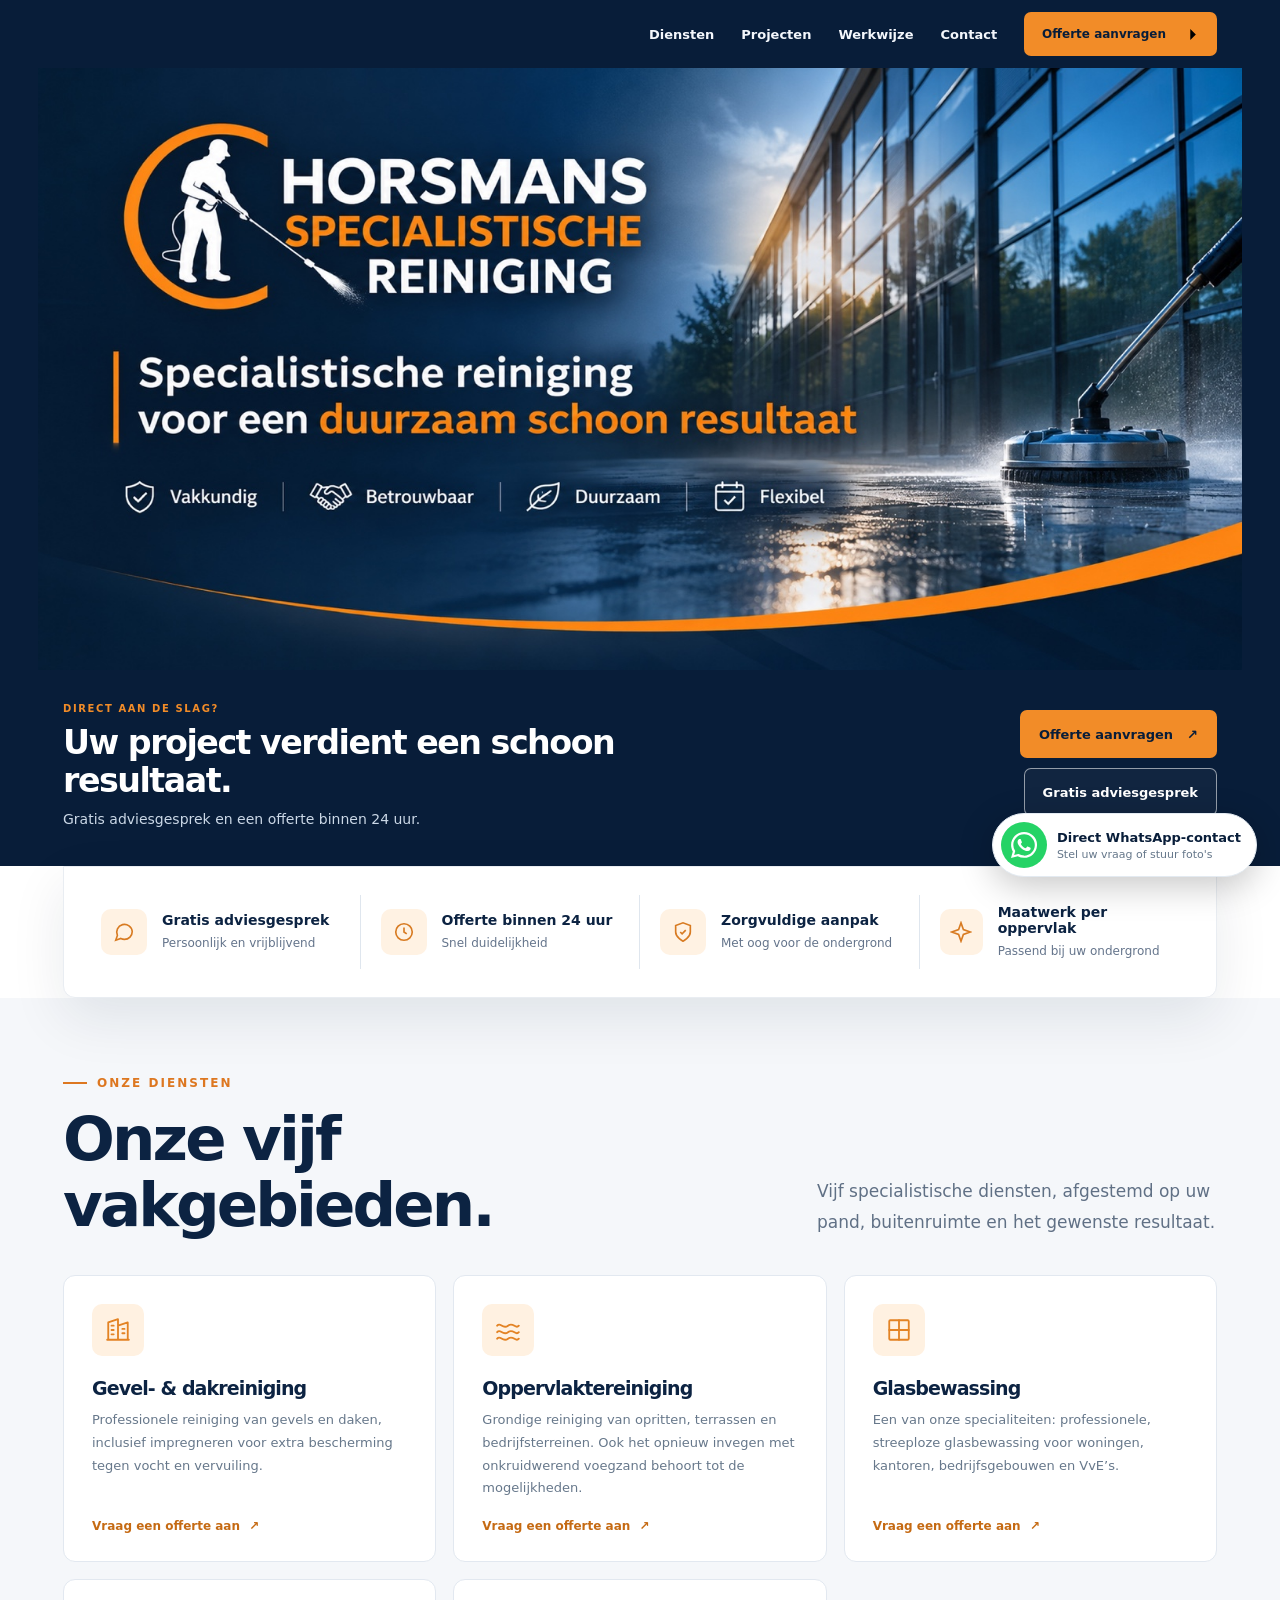
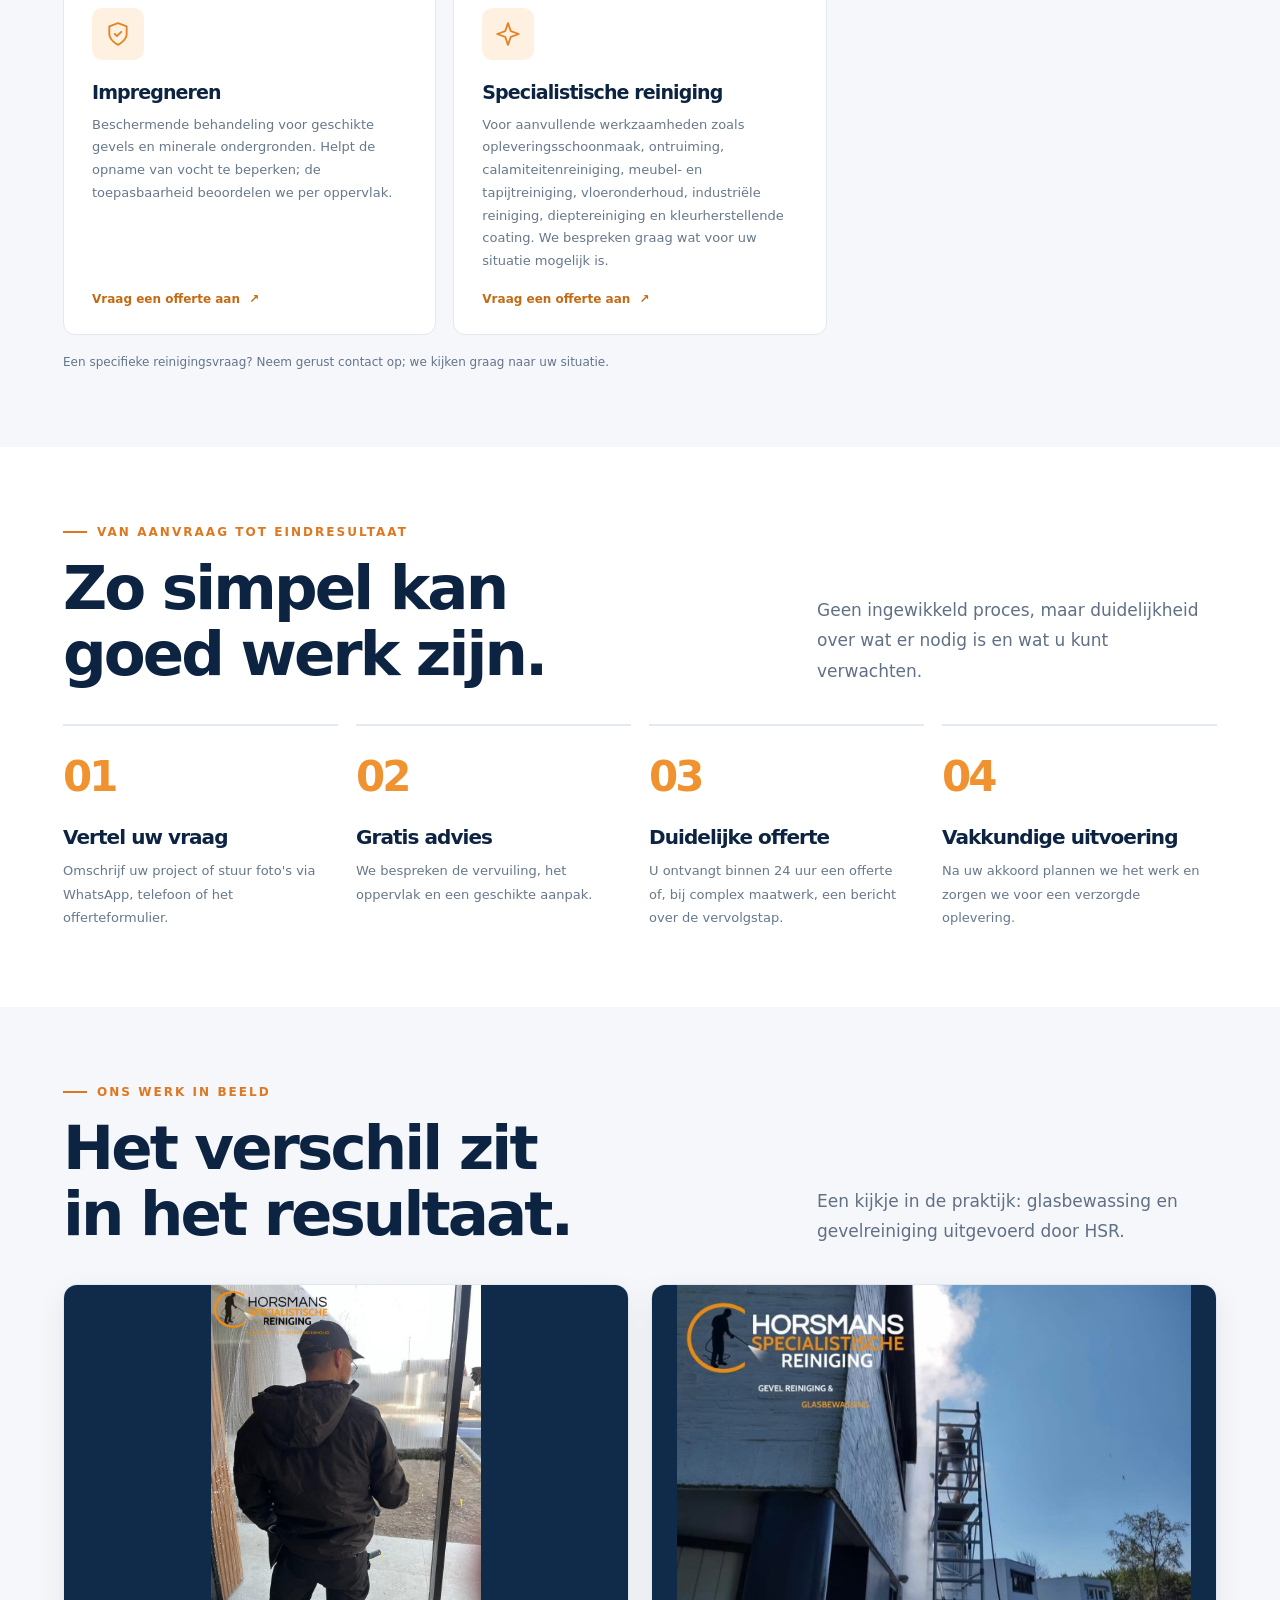
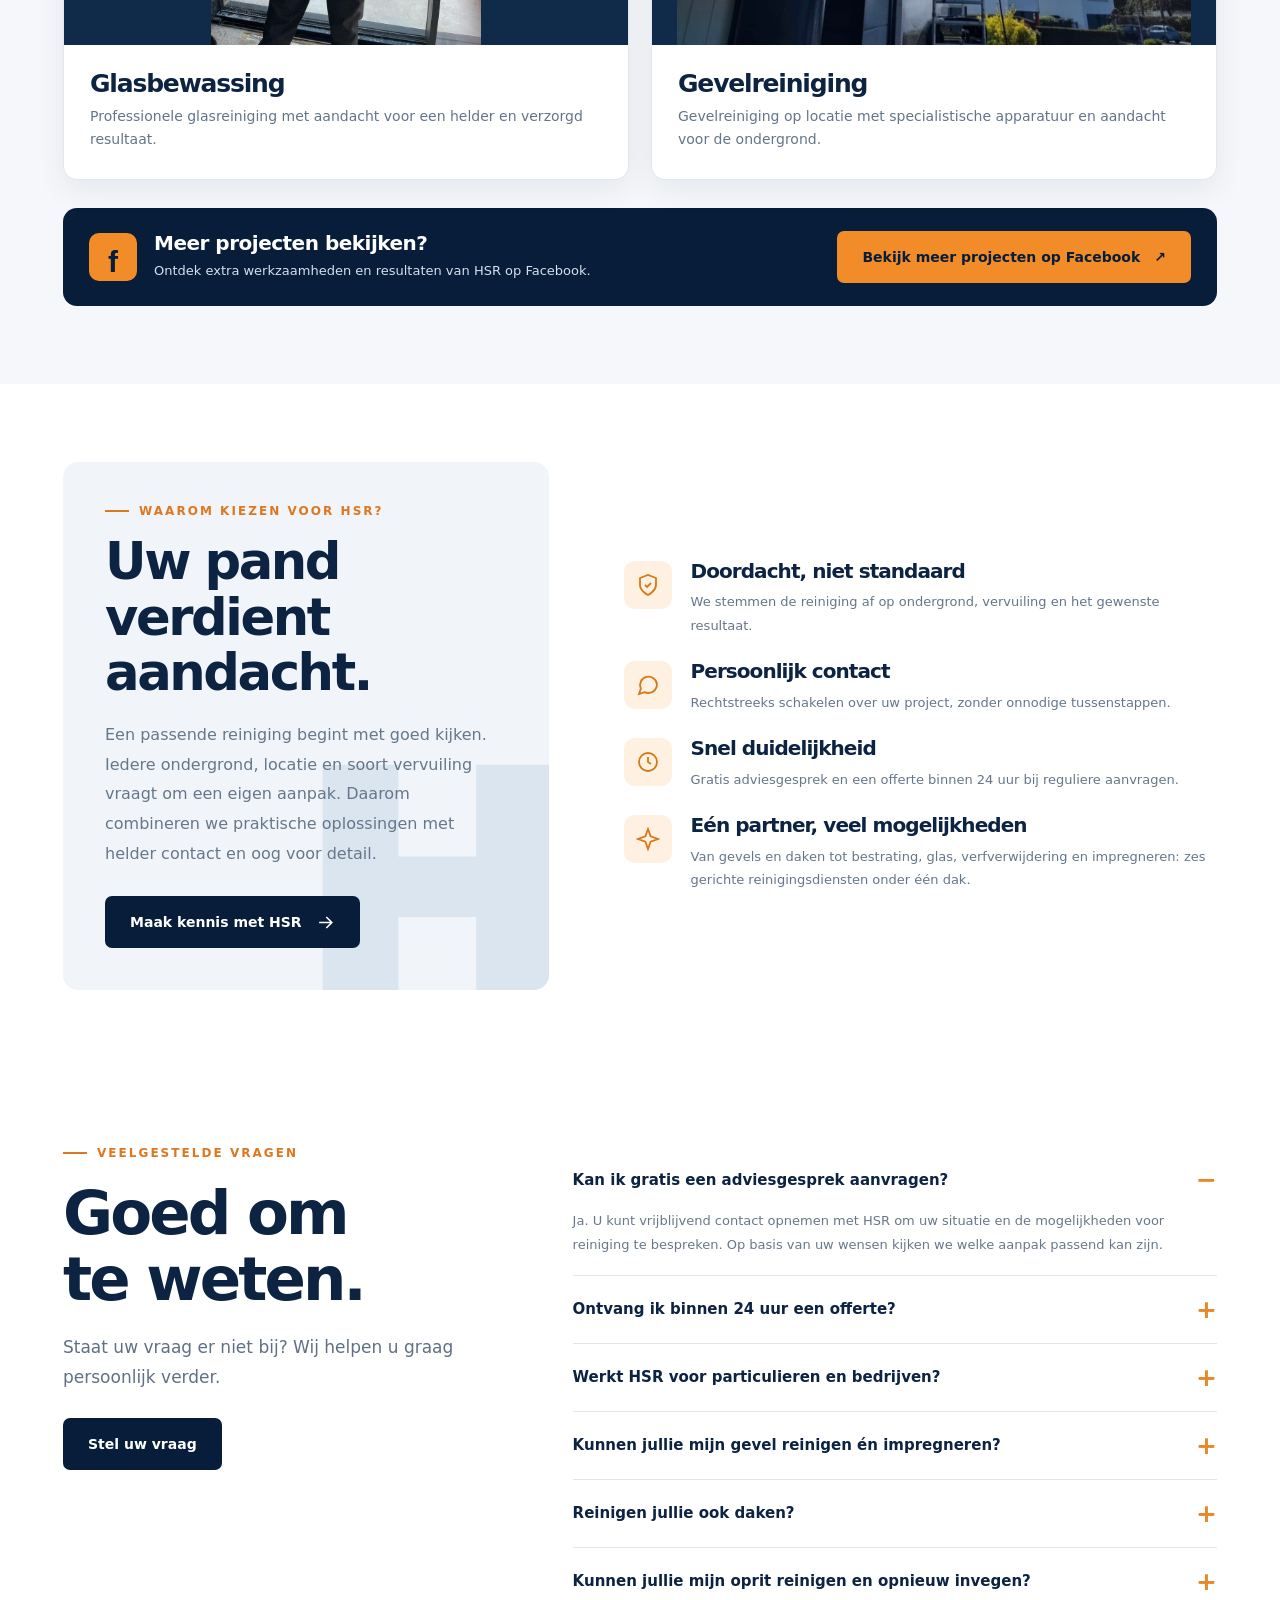
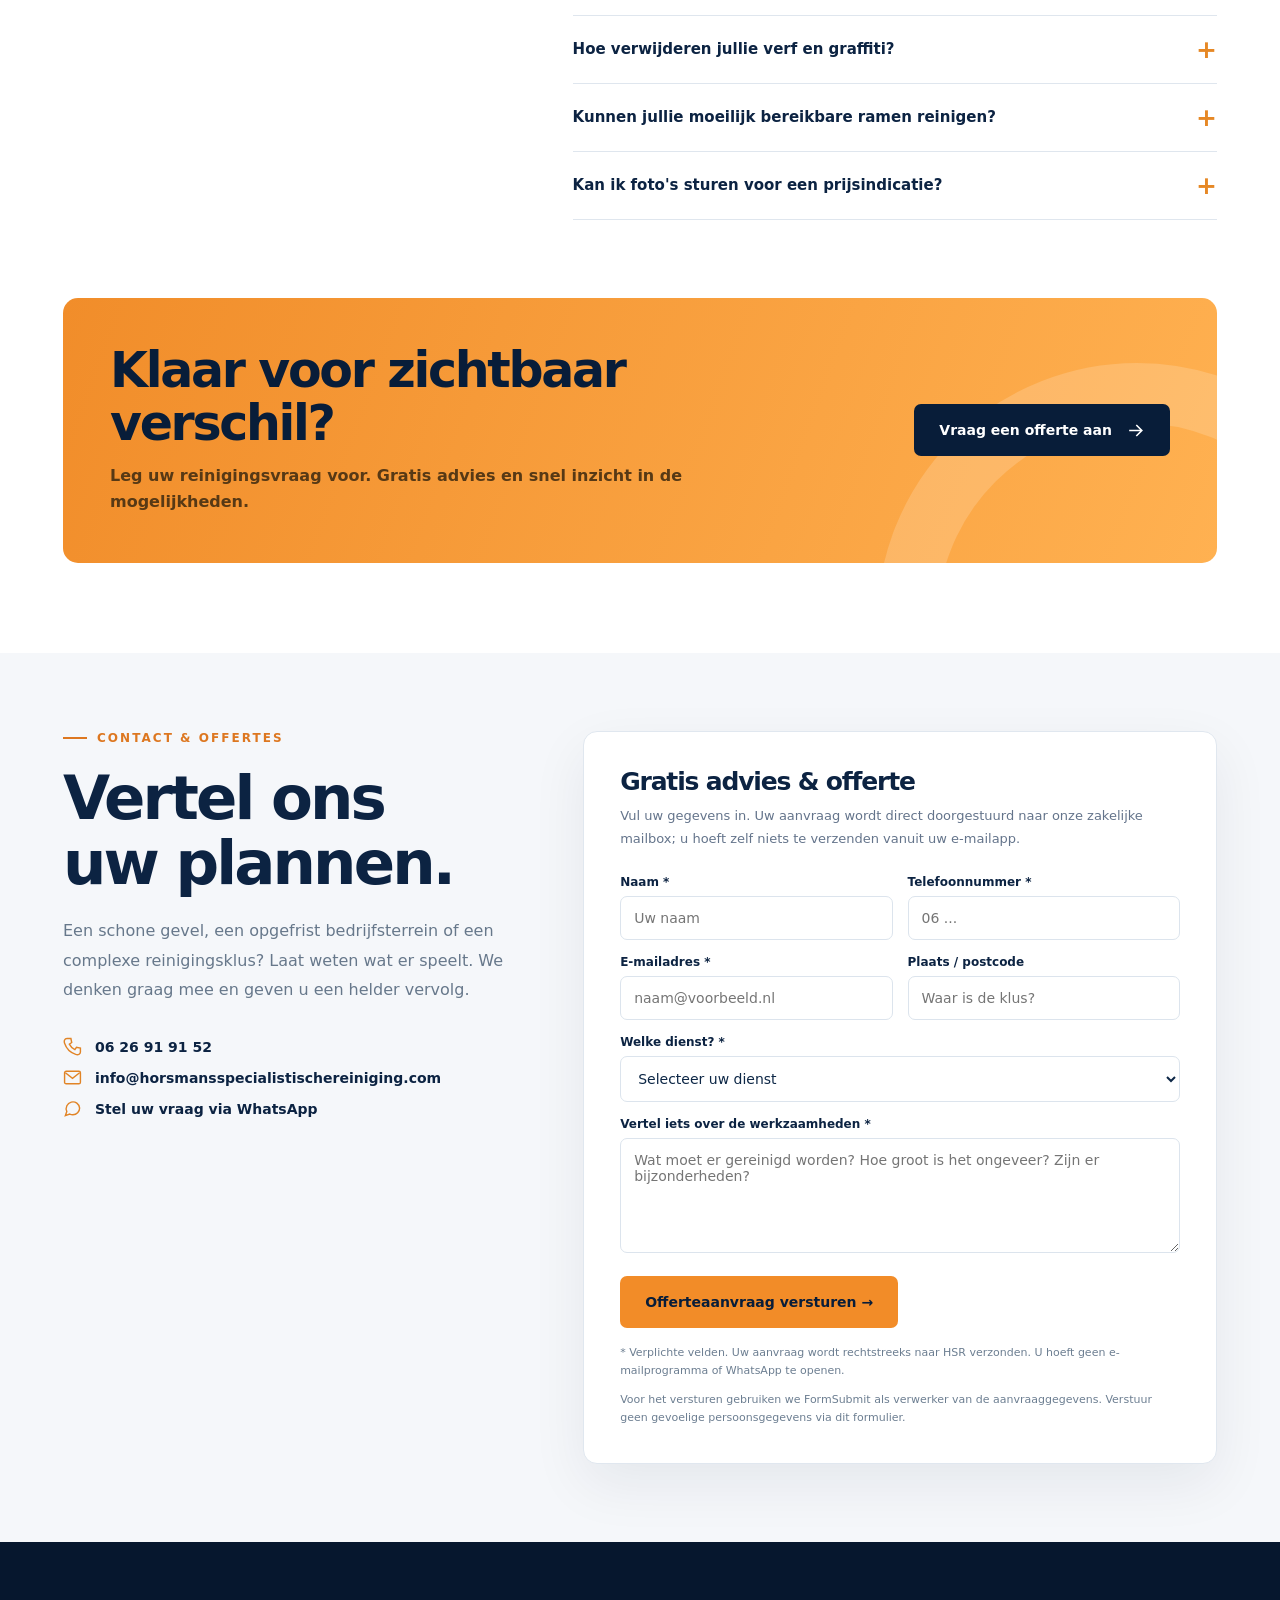
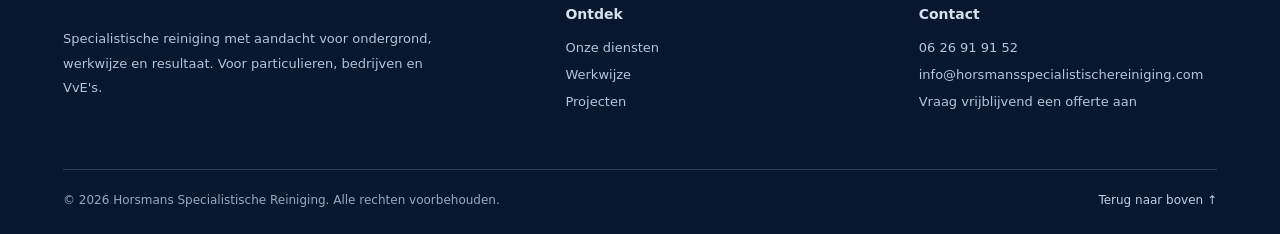
==== commit abcab377: "Add files via upload" ====
--- a/index.html
+++ b/index.html
@@ -1,4 +1,5 @@
 <!DOCTYPE html>
+
 <!DOCTYPE html>
 
 <html lang="nl">
@@ -84,6 +85,22 @@
 .faq details{scroll-margin-top:105px}
 @media(max-width:580px){#specialisme h2{font-size:clamp(34px,9vw,48px);line-height:1.12}#projecten .project-image{height:310px}}
 .services-grid{align-items:stretch}.service{min-height:235px}.service h3{hyphens:auto}@media(max-width:580px){.service{min-height:unset}}
+
+
+/* Offerteformulier: verzendstatus */
+.hsr-form-feedback{font-size:13px;line-height:1.55;margin-top:12px;min-height:0}
+.hsr-form-feedback.ok{color:#176b4b;background:#eaf8f1;border:1px solid #a9e6c6;border-radius:8px;padding:12px}
+.hsr-form-feedback.error{color:#962c24;background:#fff1ef;border:1px solid #ffc9c3;border-radius:8px;padding:12px}
+#hsr-send-button:disabled{opacity:.7;cursor:wait}
+
+/* HSR Facebook projectlink */
+.hsr-facebook-cta{margin-top:28px;padding:23px 26px;border-radius:14px;background:#081d39;color:#fff;display:flex;justify-content:space-between;align-items:center;gap:22px}
+.hsr-facebook-cta-copy{display:flex;align-items:center;gap:17px;min-width:0}
+.hsr-facebook-icon{display:grid;place-items:center;background:#f28c28;color:#081d39;font-family:Arial,sans-serif;font-weight:900;font-size:30px;line-height:1;width:48px;height:48px;border-radius:10px;flex-shrink:0;padding-top:9px}
+.hsr-facebook-cta h3{font-size:20px;letter-spacing:-.025em;margin:0 0 7px}
+.hsr-facebook-cta p{font-size:13px;line-height:1.6;color:#d5e1ee;margin:0}
+.hsr-facebook-btn{flex-shrink:0;white-space:normal;text-align:center}
+@media(max-width:700px){.hsr-facebook-cta{flex-direction:column;align-items:stretch;padding:22px 19px}.hsr-facebook-btn{width:100%}.hsr-facebook-cta h3{font-size:18px}}
 </style>
 <meta content="website" property="og:type"/><meta content="HSR | Horsmans Specialistische Reiniging" property="og:site_name"/><meta content="HSR | Specialistische Reiniging &amp; Onderhoud" property="og:title"/><meta content="HSR is gespecialiseerd in gevel- en dakreiniging, oppervlaktereiniging, glasbewassing, verf- en graffitiverwijdering en impregneren. Gratis adviesgesprek en offerteaanvraag." property="og:description"/><meta content="https://www.horsmansspecialistischereiniging.com/" property="og:url"/><meta content="https://www.horsmansspecialistischereiniging.com/social-preview.jpg" property="og:image"/><meta content="https://www.horsmansspecialistischereiniging.com/social-preview.jpg" property="og:image:secure_url"/><meta content="image/jpeg" property="og:image:type"/><meta content="1200" property="og:image:width"/><meta content="630" property="og:image:height"/><meta content="HSR Specialistische Reiniging - professionele reiniging" property="og:image:alt"/><meta content="summary_large_image" name="twitter:card"/><meta content="HSR | Specialistische Reiniging &amp; Onderhoud" name="twitter:title"/><meta content="HSR is gespecialiseerd in gevel- en dakreiniging, oppervlaktereiniging, glasbewassing, verf- en graffitiverwijdering en impregneren. Gratis adviesgesprek en offerteaanvraag." name="twitter:description"/><meta content="https://www.horsmansspecialistischereiniging.com/social-preview.jpg" name="twitter:image"/></head>
 <body>
@@ -96,28 +113,20 @@
 <img alt="Horsmans Specialistische Reiniging — specialistische reiniging voor een duurzaam schoon resultaat, met hogedrukreiniging bij een bedrijfspand" class="banner-photo" fetchpriority="high" height="768" src="[data-uri]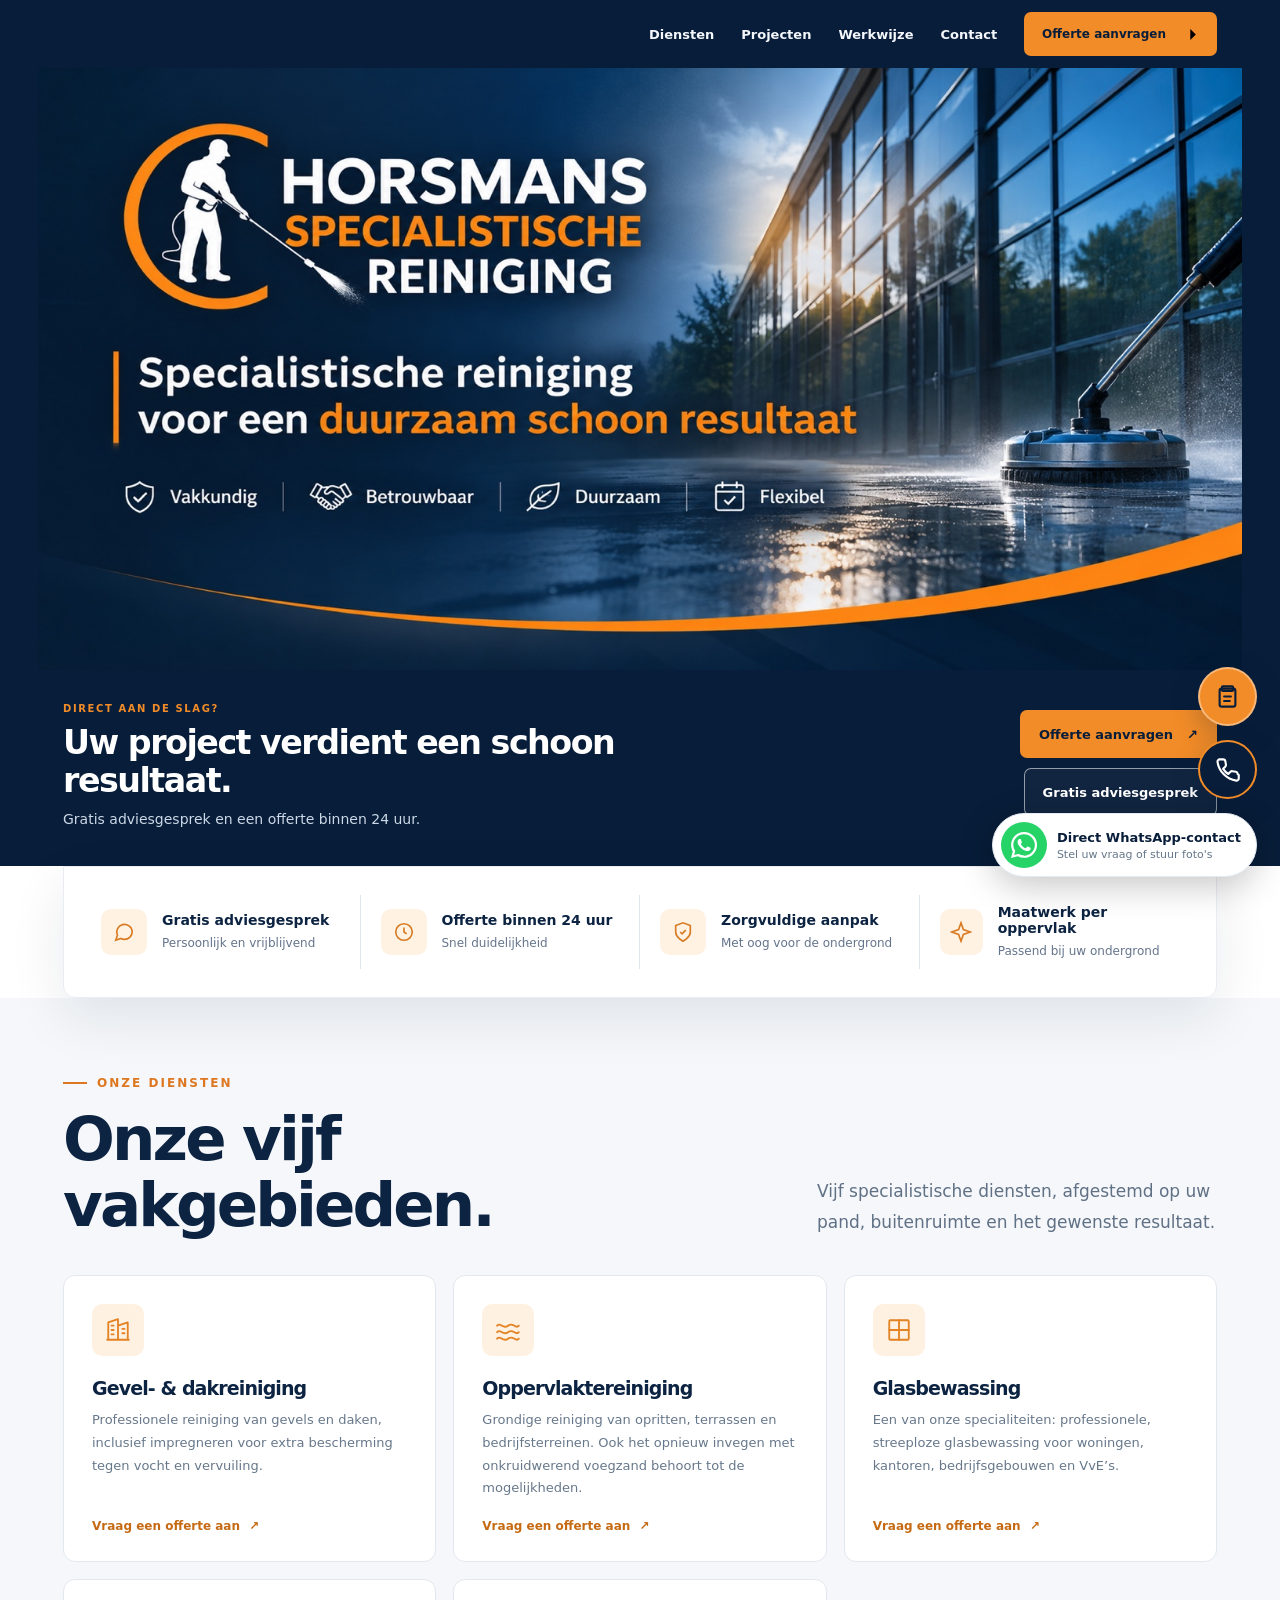
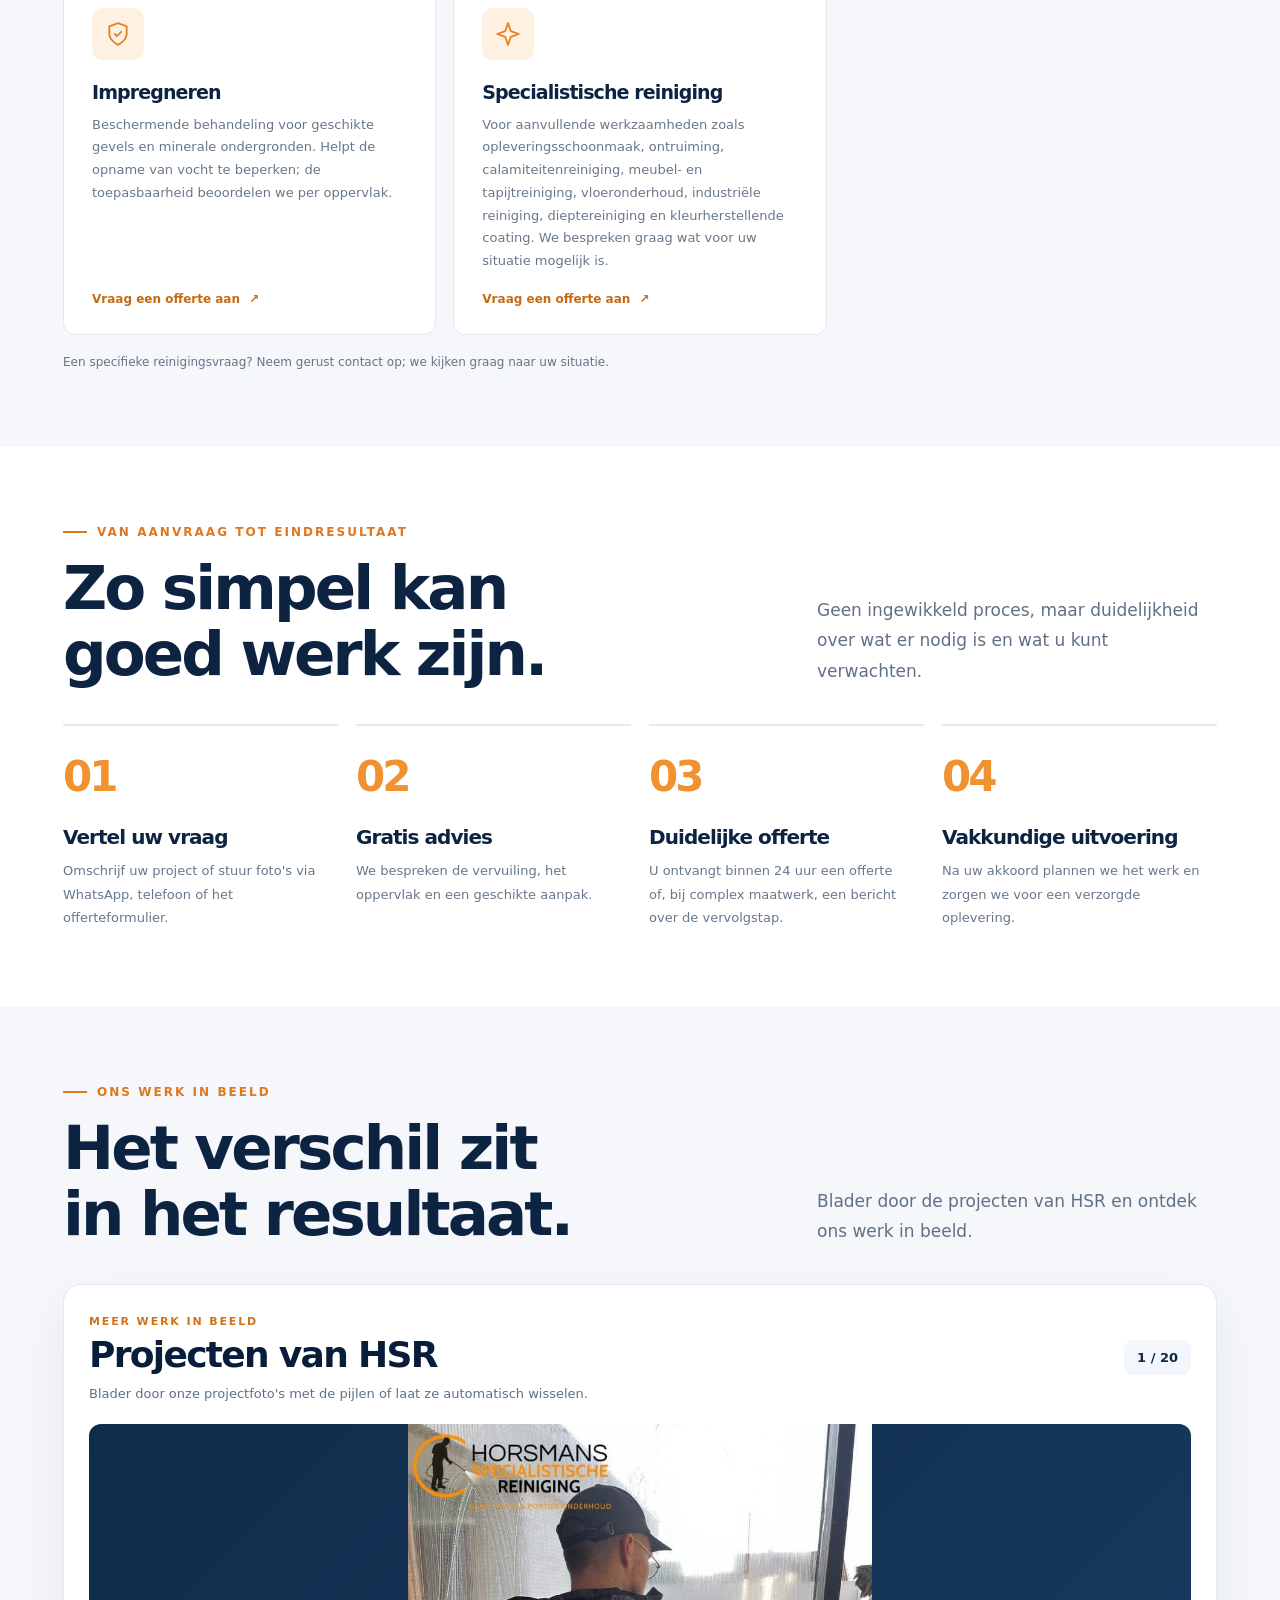
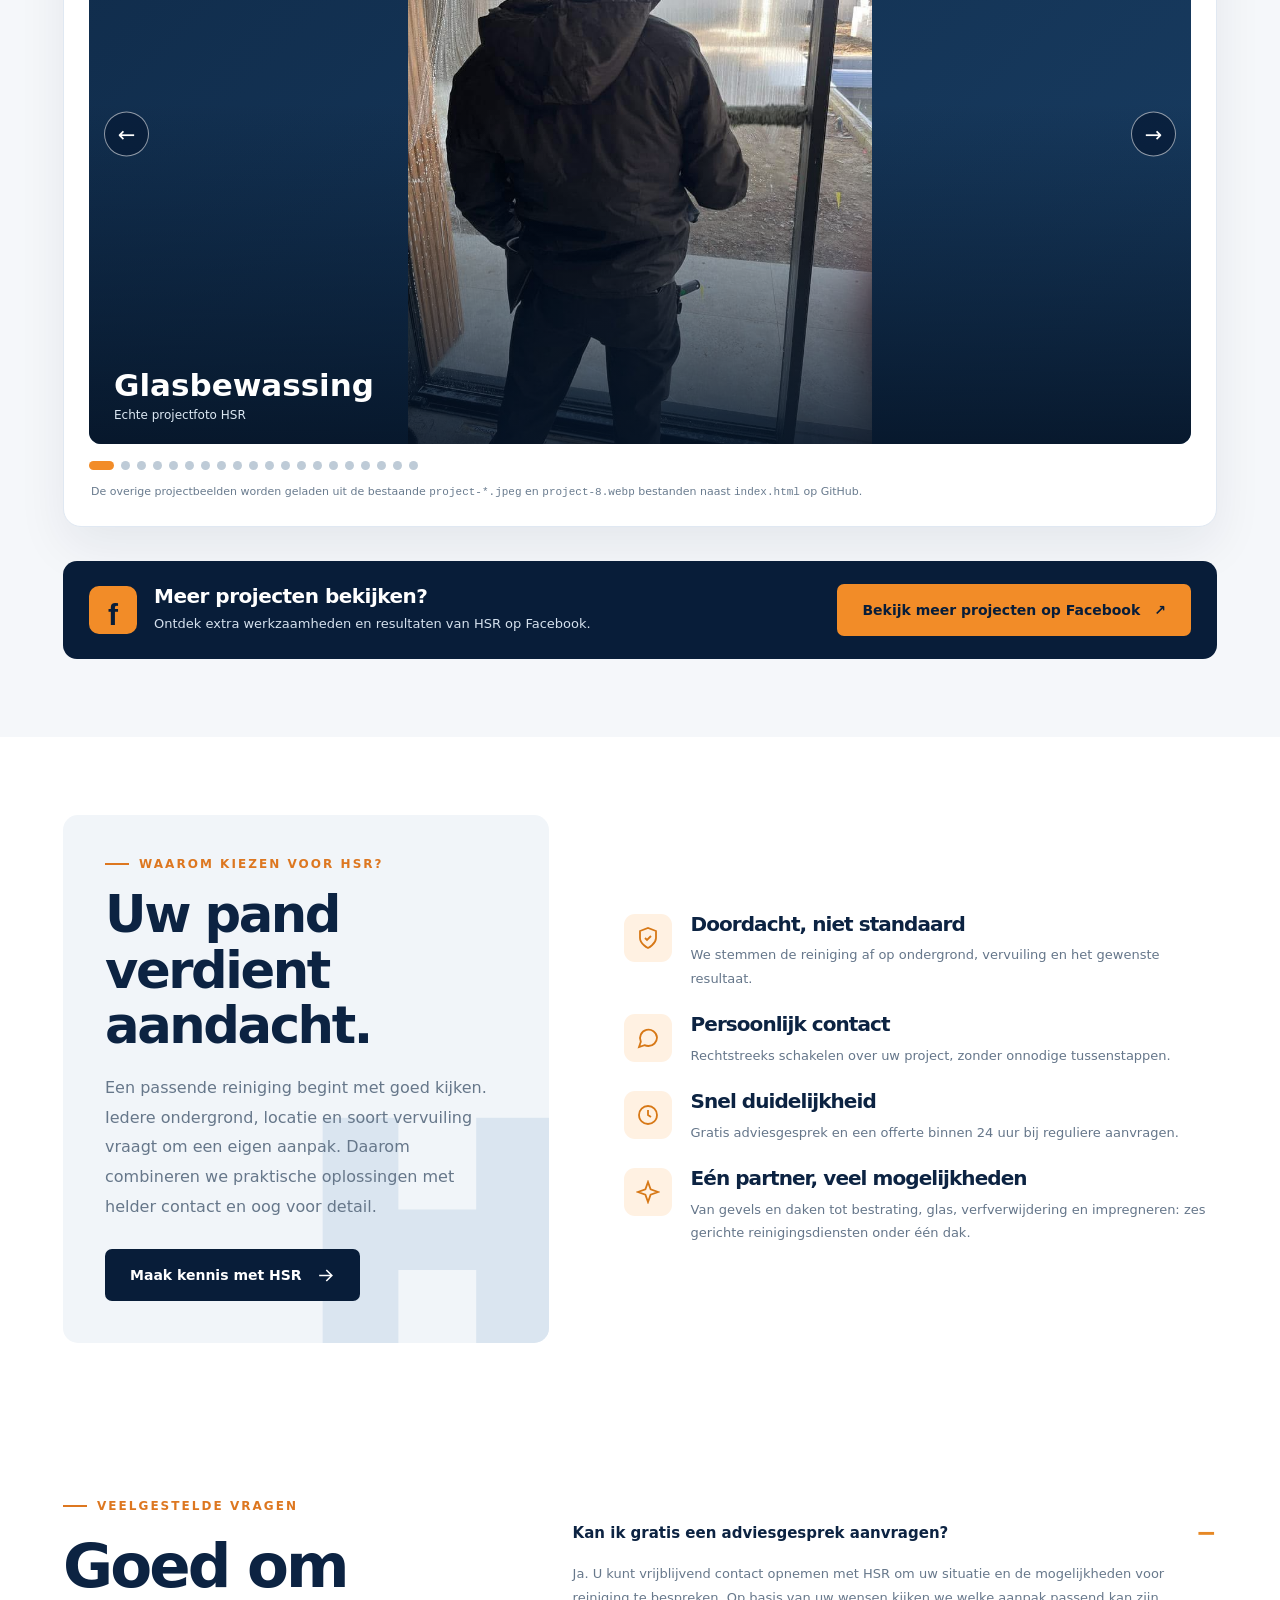
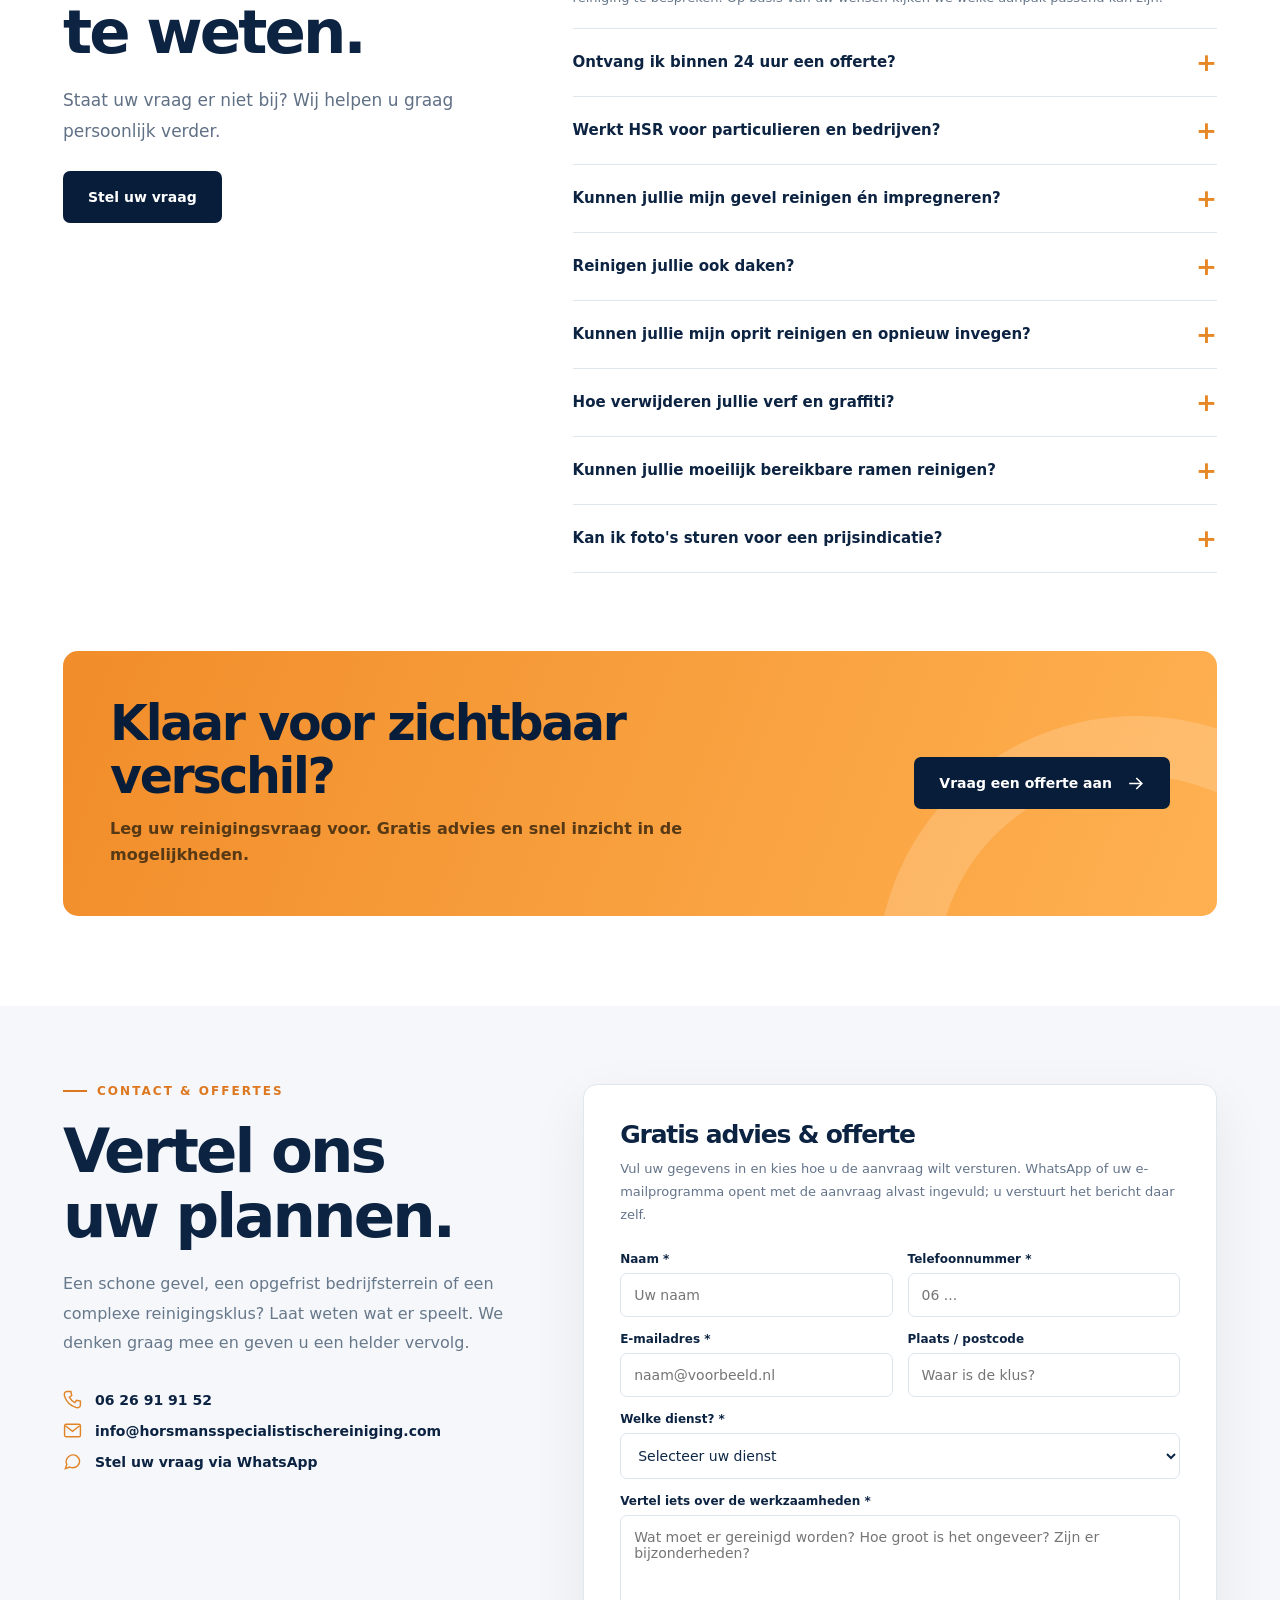
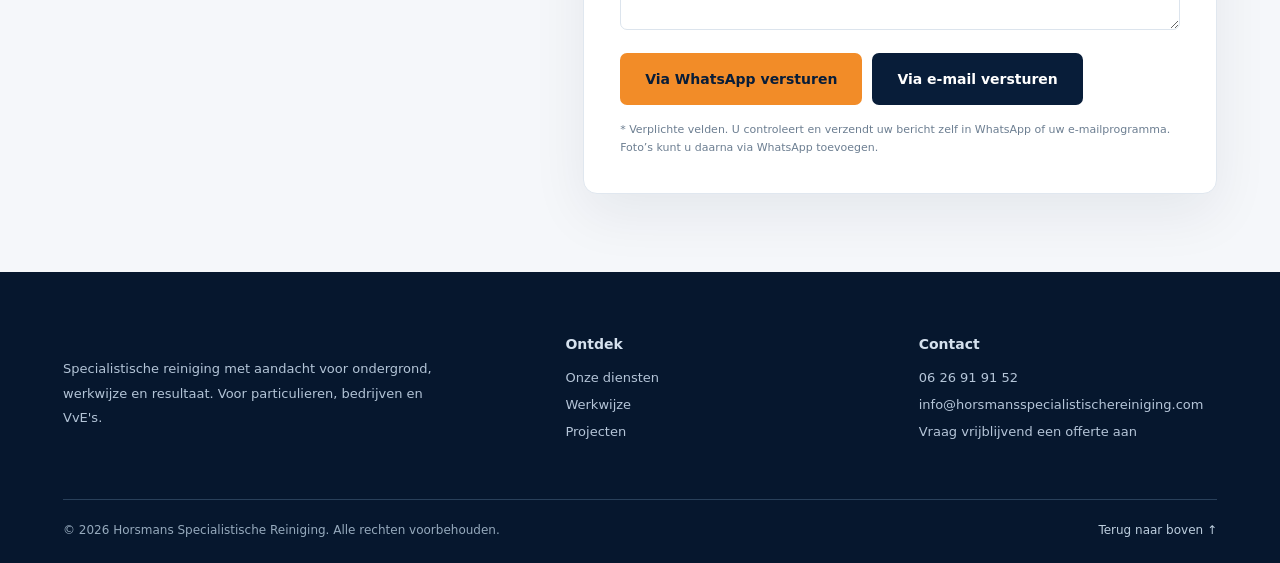
==== commit 1b8f3a2b: "Add files via upload" ====
--- a/index.html
+++ b/index.html
@@ -101,6 +101,40 @@
 .hsr-facebook-cta p{font-size:13px;line-height:1.6;color:#d5e1ee;margin:0}
 .hsr-facebook-btn{flex-shrink:0;white-space:normal;text-align:center}
 @media(max-width:700px){.hsr-facebook-cta{flex-direction:column;align-items:stretch;padding:22px 19px}.hsr-facebook-btn{width:100%}.hsr-facebook-cta h3{font-size:18px}}
+
+/* HSR project slideshow */
+.hsr-gallery{margin:36px 0 34px;padding:25px;background:#fff;border:1px solid #e0e8f2;border-radius:18px;box-shadow:0 20px 50px rgba(8,29,57,.07)}
+.hsr-gallery-top{display:flex;justify-content:space-between;align-items:center;gap:18px;margin-bottom:20px}
+.hsr-gallery-eyebrow{color:#cf731a;font-size:11px;font-weight:900;letter-spacing:.17em}
+.hsr-gallery-top h3{font-size:clamp(24px,3vw,36px);margin:7px 0 8px;color:#081d39}
+.hsr-gallery-top p{font-size:13px;color:#5f7186;line-height:1.65}
+.hsr-gallery-counter{color:#0b294b;font-size:13px;font-weight:800;white-space:nowrap;padding:10px 13px;background:#f3f6fa;border-radius:9px}
+.hsr-gallery-stage{position:relative;overflow:hidden;border-radius:12px;aspect-ratio:16/9;background:linear-gradient(135deg,#102c4b,#183c61)}
+.hsr-gallery-stage img{width:100%;height:100%;display:block;object-fit:contain;object-position:center;transition:opacity .22s ease}
+.hsr-gallery-stage img.hsr-changing{opacity:.15}
+.hsr-gallery-gradient{position:absolute;inset:45% 0 0;background:linear-gradient(transparent,rgba(5,19,37,.85));pointer-events:none}
+.hsr-gallery-caption{position:absolute;left:25px;bottom:22px;color:#fff;z-index:1;display:flex;flex-direction:column;gap:5px}
+.hsr-gallery-caption span{font-size:clamp(19px,3vw,31px);font-weight:850}
+.hsr-gallery-caption small{font-size:12px;color:#dce8f3}
+.hsr-gallery-arrow{position:absolute;top:50%;transform:translateY(-50%);z-index:2;border:1px solid rgba(255,255,255,.55);background:rgba(8,29,57,.82);color:#fff;width:45px;height:45px;display:grid;place-items:center;border-radius:50%;font-size:21px;cursor:pointer}
+.hsr-gallery-arrow:hover,.hsr-gallery-arrow:focus-visible{background:#f28c28;color:#081d39}
+.hsr-gallery-prev{left:15px}.hsr-gallery-next{right:15px}
+.hsr-gallery-bottom{display:flex;justify-content:space-between;gap:12px;align-items:center;margin-top:17px}
+.hsr-gallery-dots{display:flex;flex-wrap:wrap;gap:7px;max-width:85%}
+.hsr-gallery-dots button{width:9px;height:9px;padding:0;border:0;border-radius:50%;background:#becbd7;cursor:pointer}
+.hsr-gallery-dots button[aria-current="true"]{width:25px;border-radius:10px;background:#f28c28}
+.hsr-gallery-play{font-size:12px;font-weight:800;border:1px solid #d9e2ec;background:#f6f8fb;color:#081d39;border-radius:9px;padding:9px 13px;cursor:pointer;white-space:nowrap}
+.hsr-gallery-note{font-size:11px;color:#697b8e;margin:13px 2px 0;line-height:1.55}
+@media(max-width:580px){.hsr-gallery{padding:14px;margin:25px 0 23px}.hsr-gallery-stage{aspect-ratio:4/5}.hsr-gallery-top{align-items:flex-start}.hsr-gallery-top p{font-size:12px}.hsr-gallery-arrow{height:37px;width:37px}.hsr-gallery-prev{left:8px}.hsr-gallery-next{right:8px}.hsr-gallery-caption{left:16px;bottom:16px}.hsr-gallery-dots{max-width:70%}.hsr-gallery-dots button{width:7px;height:7px}}
+@media(prefers-reduced-motion:reduce){.hsr-gallery-stage img{transition:none}}
+
+/* Drie compacte, gestapelde contactacties: offerte, bellen, WhatsApp */
+.floating-quote,.floating-call{position:fixed;right:23px;z-index:120;width:59px;height:59px;display:grid;place-items:center;border-radius:50%;border:2px solid rgba(255,255,255,.38);box-shadow:0 9px 28px rgba(8,29,57,.25);transition:transform .2s,box-shadow .2s;background:#f28c28;color:#081d39}
+.floating-quote{bottom:174px}
+.floating-call{bottom:101px;background:#081d39;color:#fff;border-color:#f28c28}
+.floating-quote svg,.floating-call svg{width:27px;height:27px;display:block}
+.floating-quote:hover,.floating-call:hover,.floating-quote:focus-visible,.floating-call:focus-visible{transform:translateY(-3px);box-shadow:0 13px 35px rgba(8,29,57,.32)}
+@media(max-width:580px){.floating-quote,.floating-call{right:17px;width:54px;height:54px}.floating-quote{bottom:150px}.floating-call{bottom:84px}.floating-quote svg,.floating-call svg{width:24px;height:24px}}
 </style>
 <meta content="website" property="og:type"/><meta content="HSR | Horsmans Specialistische Reiniging" property="og:site_name"/><meta content="HSR | Specialistische Reiniging &amp; Onderhoud" property="og:title"/><meta content="HSR is gespecialiseerd in gevel- en dakreiniging, oppervlaktereiniging, glasbewassing, verf- en graffitiverwijdering en impregneren. Gratis adviesgesprek en offerteaanvraag." property="og:description"/><meta content="https://www.horsmansspecialistischereiniging.com/" property="og:url"/><meta content="https://www.horsmansspecialistischereiniging.com/social-preview.jpg" property="og:image"/><meta content="https://www.horsmansspecialistischereiniging.com/social-preview.jpg" property="og:image:secure_url"/><meta content="image/jpeg" property="og:image:type"/><meta content="1200" property="og:image:width"/><meta content="630" property="og:image:height"/><meta content="HSR Specialistische Reiniging - professionele reiniging" property="og:image:alt"/><meta content="summary_large_image" name="twitter:card"/><meta content="HSR | Specialistische Reiniging &amp; Onderhoud" name="twitter:title"/><meta content="HSR is gespecialiseerd in gevel- en dakreiniging, oppervlaktereiniging, glasbewassing, verf- en graffitiverwijdering en impregneren. Gratis adviesgesprek en offerteaanvraag." name="twitter:description"/><meta content="https://www.horsmansspecialistischereiniging.com/social-preview.jpg" name="twitter:image"/></head>
 <body>
@@ -118,17 +152,31 @@
 <article class="service reveal" data-category="buiten"><span class="service-icon"><svg fill="none" stroke="currentColor" stroke-linecap="round" stroke-linejoin="round" stroke-width="1.7"><use href="#i-building"></use></svg></span><h3>Gevel- &amp; dakreiniging</h3><p>Professionele reiniging van gevels en daken, inclusief impregneren voor extra bescherming tegen vocht en vervuiling.</p><a class="service-link" data-service="Gevel- &amp; dakreiniging" href="#offerte">Vraag een offerte aan <span aria-hidden="true">↗</span></a></article>
 <article class="service reveal" data-category="buiten"><span class="service-icon"><svg fill="none" stroke="currentColor" stroke-linecap="round" stroke-linejoin="round" stroke-width="1.7"><use href="#i-waves"></use></svg></span><h3>Oppervlaktereiniging</h3><p>Grondige reiniging van opritten, terrassen en bedrijfsterreinen. Ook het opnieuw invegen met onkruidwerend voegzand behoort tot de mogelijkheden.</p><a class="service-link" data-service="Oppervlaktereiniging" href="#offerte">Vraag een offerte aan <span aria-hidden="true">↗</span></a></article>
 <article class="service reveal" data-category="buiten"><span class="service-icon"><svg fill="none" stroke="currentColor" stroke-linecap="round" stroke-linejoin="round" stroke-width="1.7"><use href="#i-grid"></use></svg></span><h3>Glasbewassing</h3><p>Een van onze specialiteiten: professionele, streeploze glasbewassing voor woningen, kantoren, bedrijfsgebouwen en VvE’s.</p><a class="service-link" data-service="Glasbewassing" href="#offerte">Vraag een offerte aan <span aria-hidden="true">↗</span></a></article>
-
 <article class="service reveal" data-category="buiten"><span class="service-icon"><svg fill="none" stroke="currentColor" stroke-linecap="round" stroke-linejoin="round" stroke-width="1.7"><use href="#i-shield"></use></svg></span><h3>Impregneren</h3><p>Beschermende behandeling voor geschikte gevels en minerale ondergronden. Helpt de opname van vocht te beperken; de toepasbaarheid beoordelen we per oppervlak.</p><a class="service-link" data-service="Impregneren" href="#offerte">Vraag een offerte aan <span aria-hidden="true">↗</span></a></article>
 <article class="service reveal" data-category="specialistisch"><span class="service-icon"><svg fill="none" stroke="currentColor" stroke-linecap="round" stroke-linejoin="round" stroke-width="1.7"><use href="#i-spark"></use></svg></span><h3>Specialistische reiniging</h3><p>Voor aanvullende werkzaamheden zoals opleveringsschoonmaak, ontruiming, calamiteitenreiniging, meubel- en tapijtreiniging, vloeronderhoud, industriële reiniging, dieptereiniging en kleurherstellende coating. We bespreken graag wat voor uw situatie mogelijk is.</p><a class="service-link" data-service="Specialistische reiniging" href="#offerte">Vraag een offerte aan <span aria-hidden="true">↗</span></a></article></div><p class="section-note">Een specifieke reinigingsvraag? Neem gerust contact op; we kijken graag naar uw situatie.</p></div></section>
 <section class="section" id="werkwijze"><div class="wrap"><div class="section-head reveal"><div><div class="eyebrow">Van aanvraag tot eindresultaat</div><h2 class="heading">Zo simpel kan<br/>goed werk zijn.</h2></div><p class="lead">Geen ingewikkeld proces, maar duidelijkheid over wat er nodig is en wat u kunt verwachten.</p></div><div class="steps-grid"><div class="step reveal"><div class="num">01</div><h3>Vertel uw vraag</h3><p>Omschrijf uw project of stuur foto's via WhatsApp, telefoon of het offerteformulier.</p></div><div class="step reveal"><div class="num">02</div><h3>Gratis advies</h3><p>We bespreken de vervuiling, het oppervlak en een geschikte aanpak.</p></div><div class="step reveal"><div class="num">03</div><h3>Duidelijke offerte</h3><p>U ontvangt binnen 24 uur een offerte of, bij complex maatwerk, een bericht over de vervolgstap.</p></div><div class="step reveal"><div class="num">04</div><h3>Vakkundige uitvoering</h3><p>Na uw akkoord plannen we het werk en zorgen we voor een verzorgde oplevering.</p></div></div></div></section>
-<section class="section projects" id="projecten"><div class="wrap"><div class="section-head reveal"><div><div class="eyebrow">Ons werk in beeld</div><h2 class="heading">Het verschil zit<br/>in het resultaat.</h2></div><p class="lead">Een kijkje in de praktijk: glasbewassing en gevelreiniging uitgevoerd door HSR.</p></div><div class="project-grid"><article class="project-case"><div class="project-image"><img alt="Medewerker van HSR tijdens glasbewassing van een grote glaspartij" decoding="async" loading="lazy" src="[data-uri]"/></div><div class="project-info"><h3>Glasbewassing</h3><p>Professionele glasreiniging met aandacht voor een helder en verzorgd resultaat.</p></div></article><article class="project-case"><div class="project-image"><img alt="HSR medewerker reinigt de gevel van een gebouw vanaf een werkplatform" decoding="async" loading="lazy" src="[data-uri]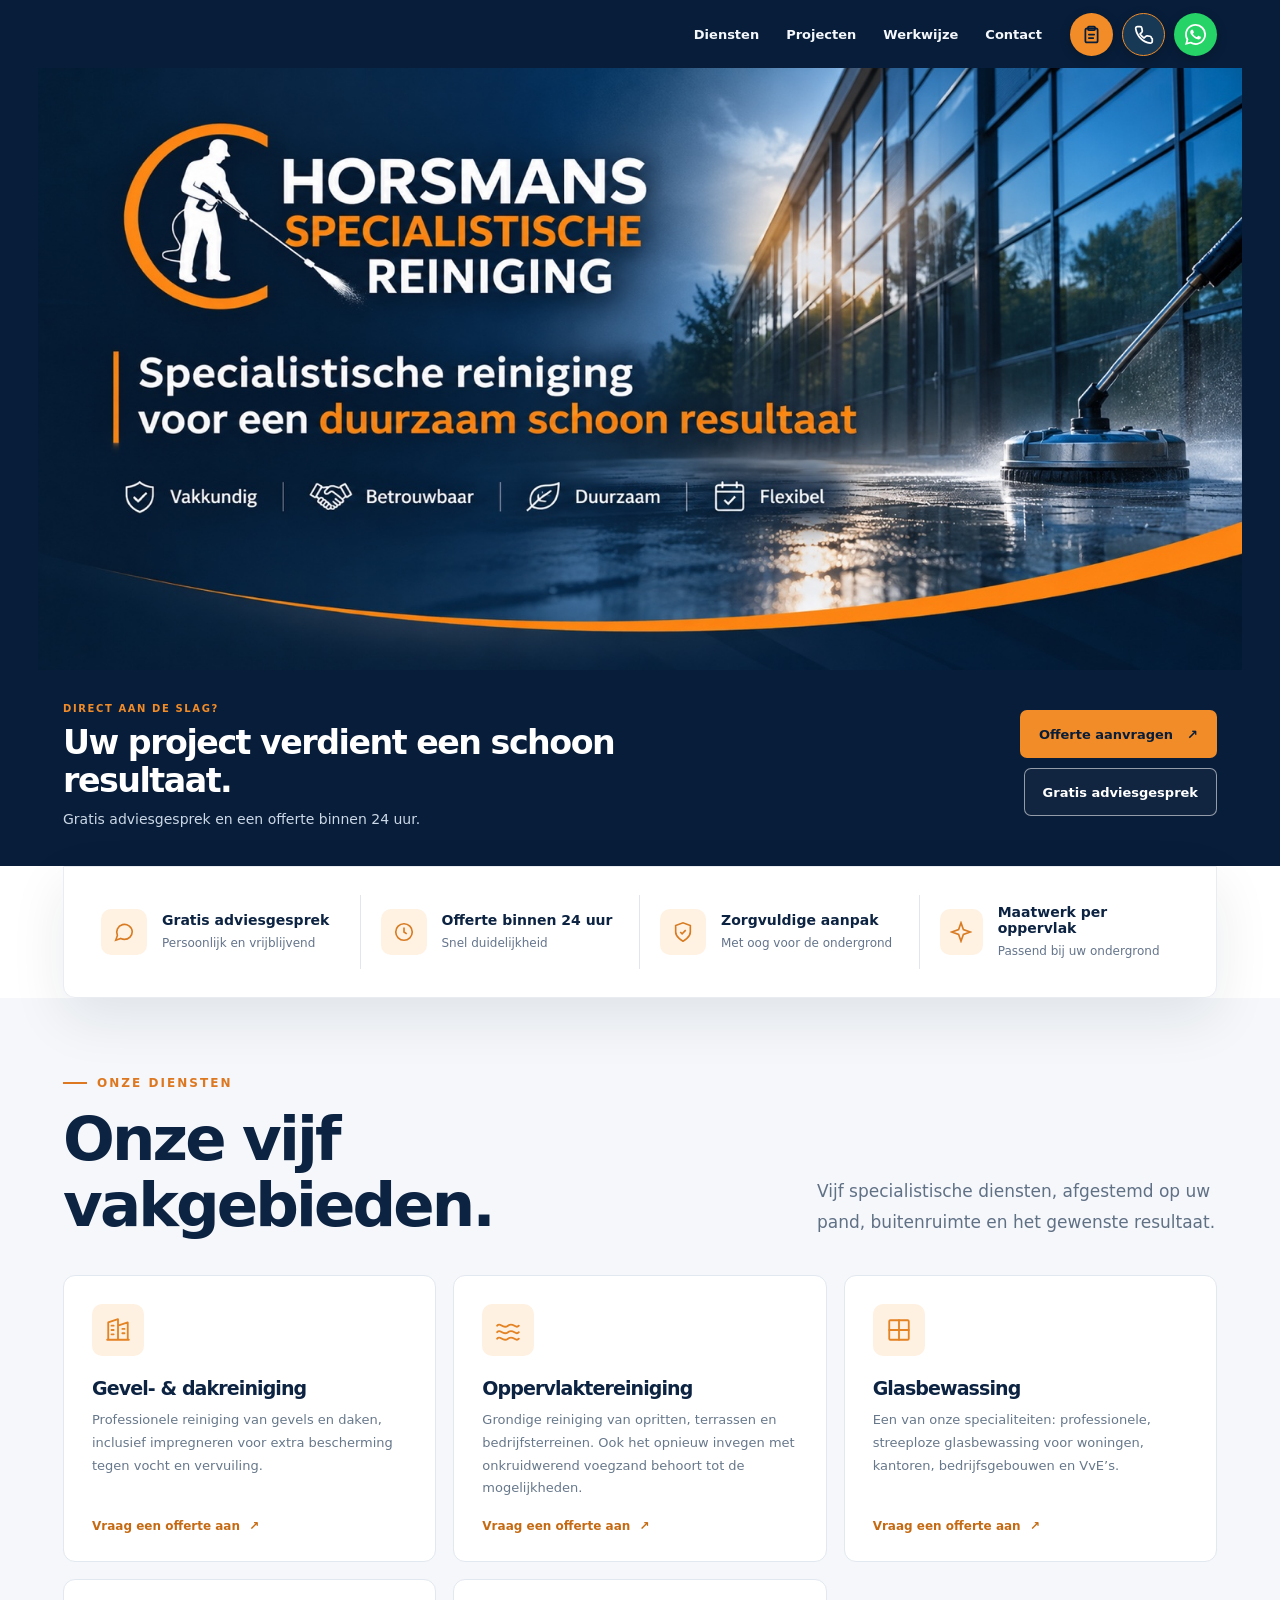
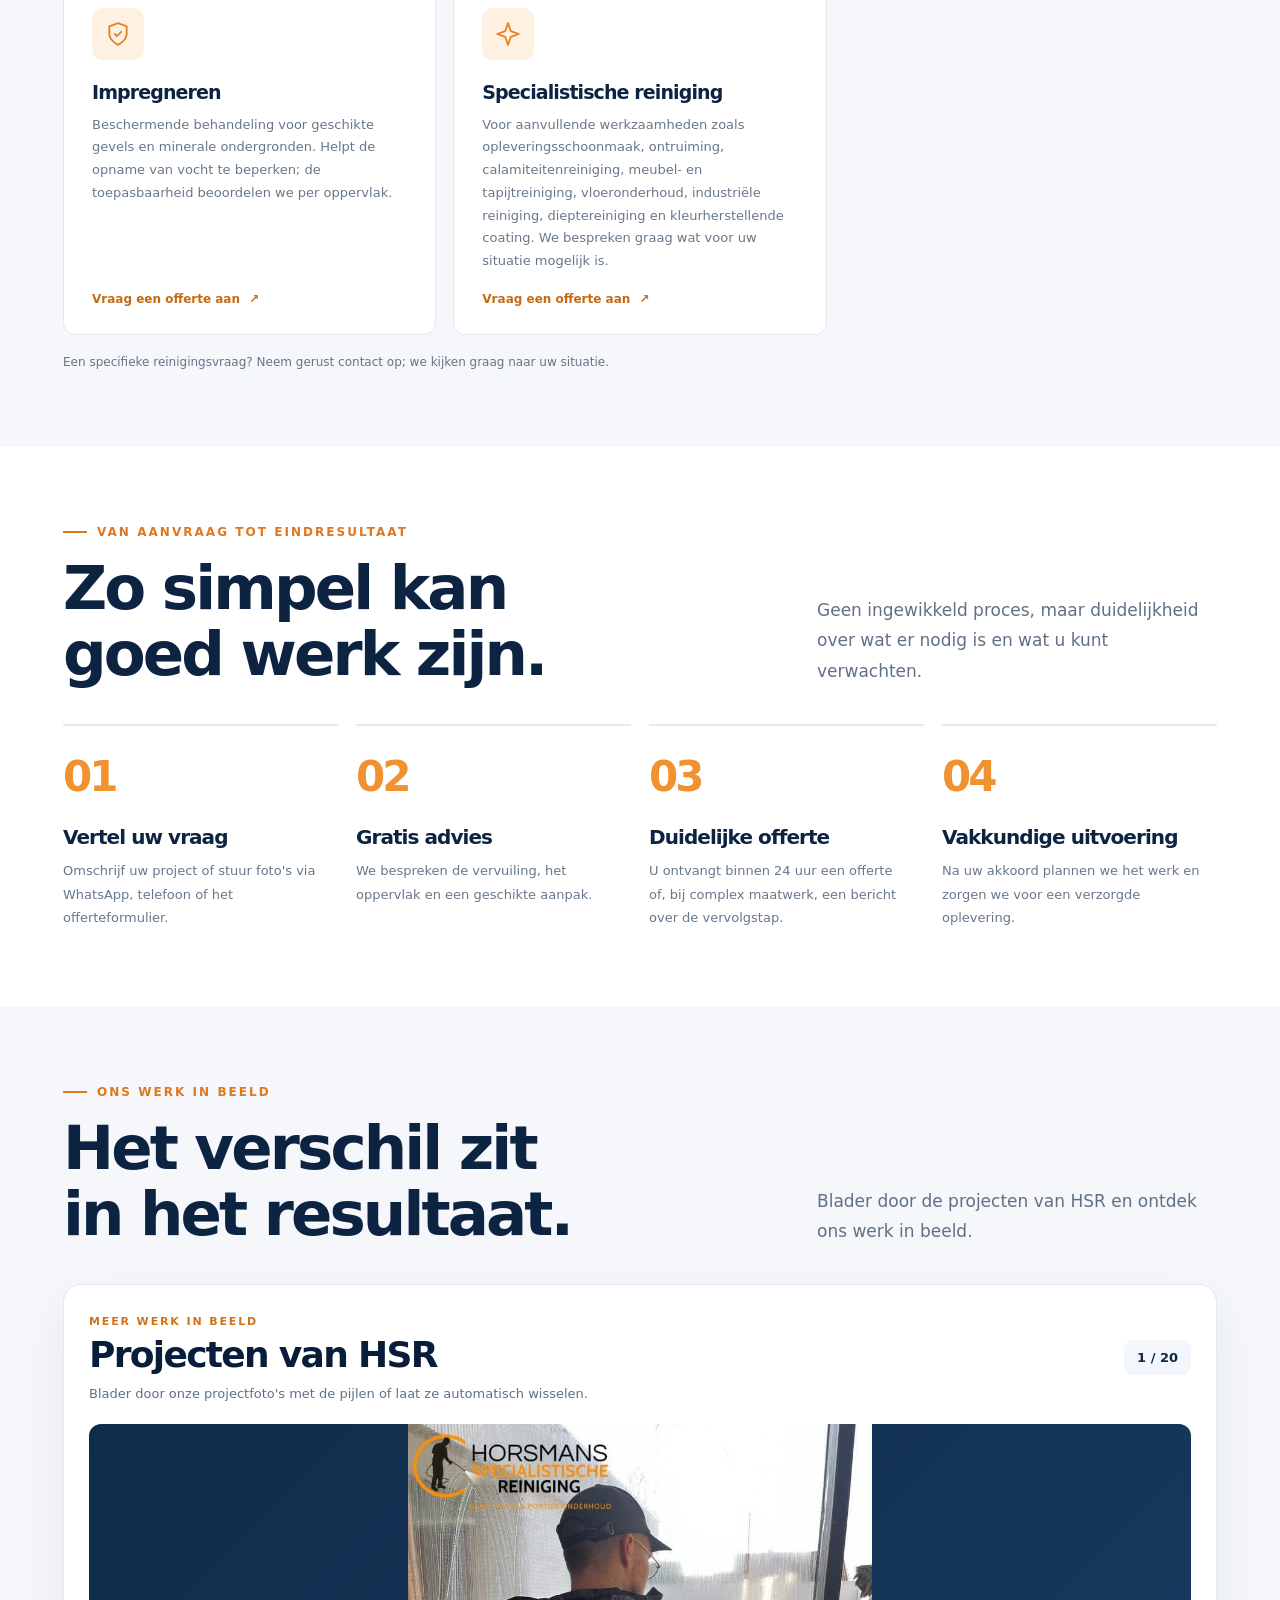
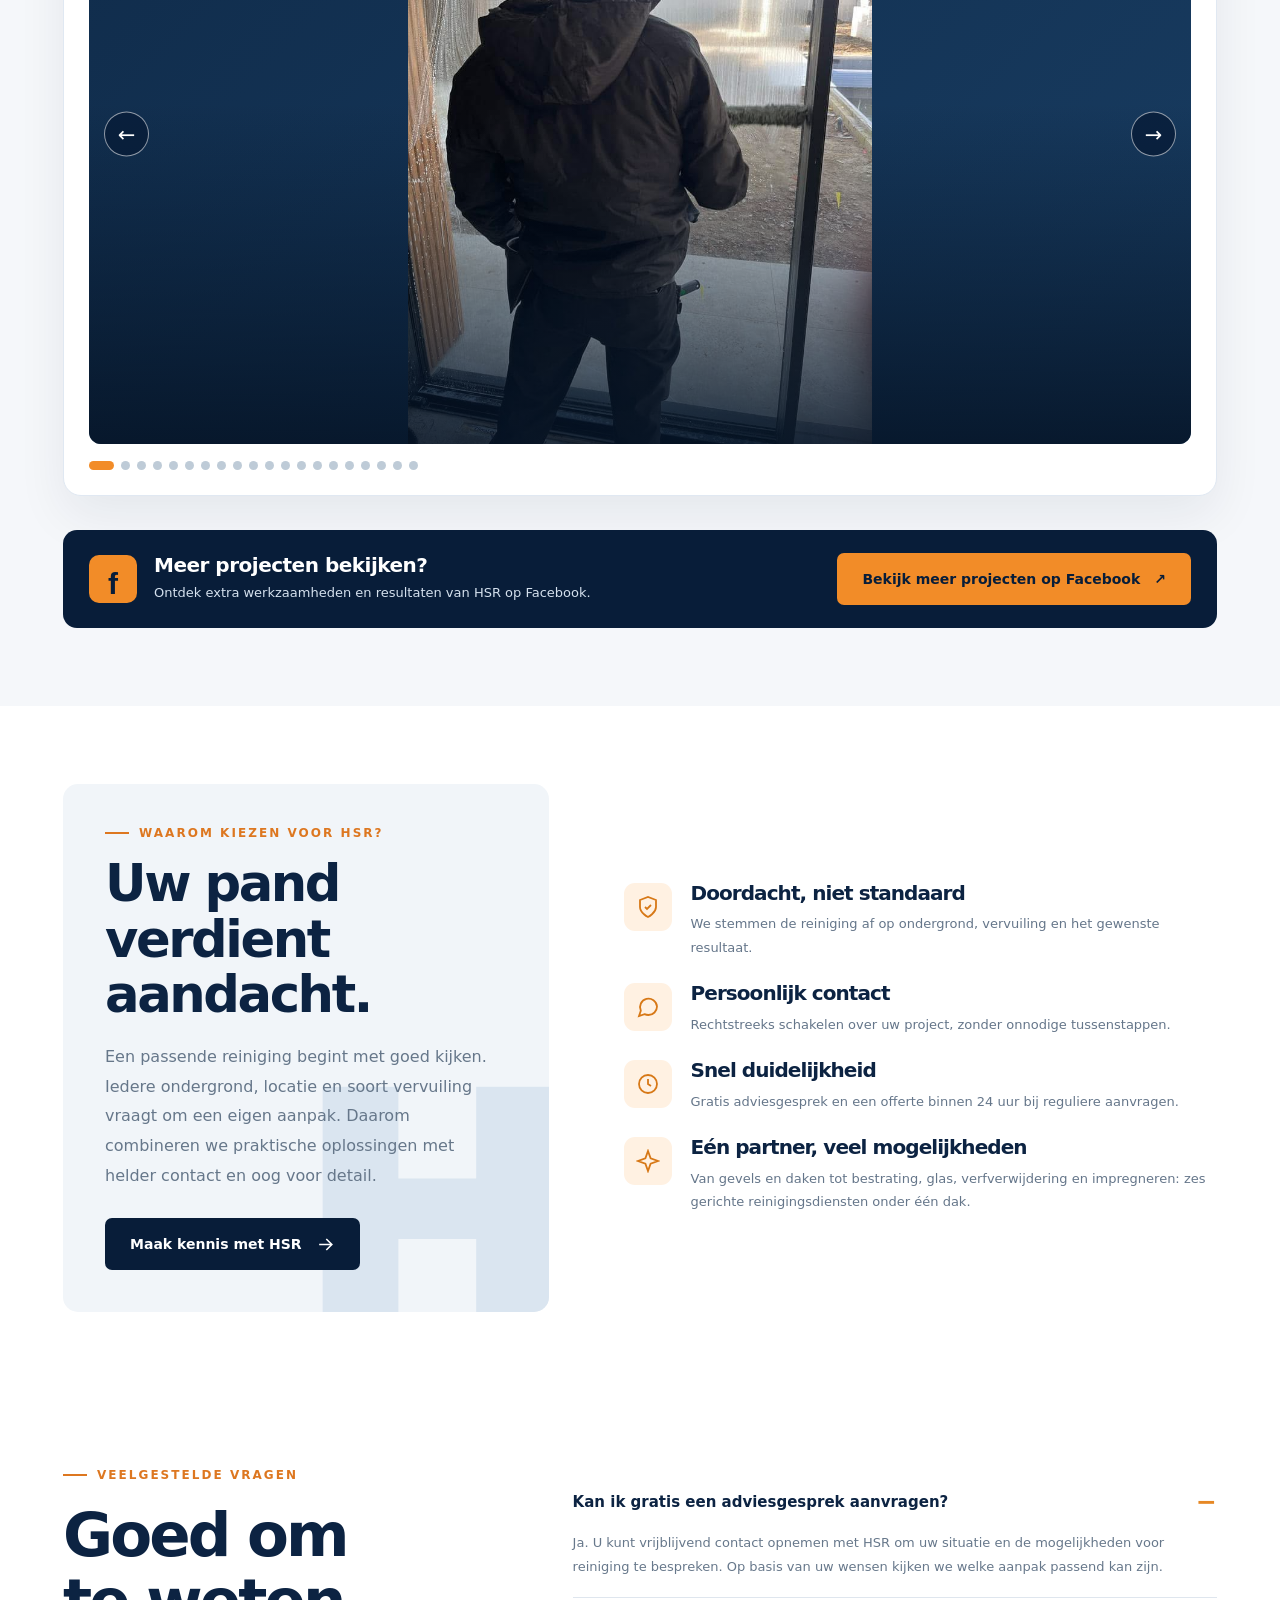
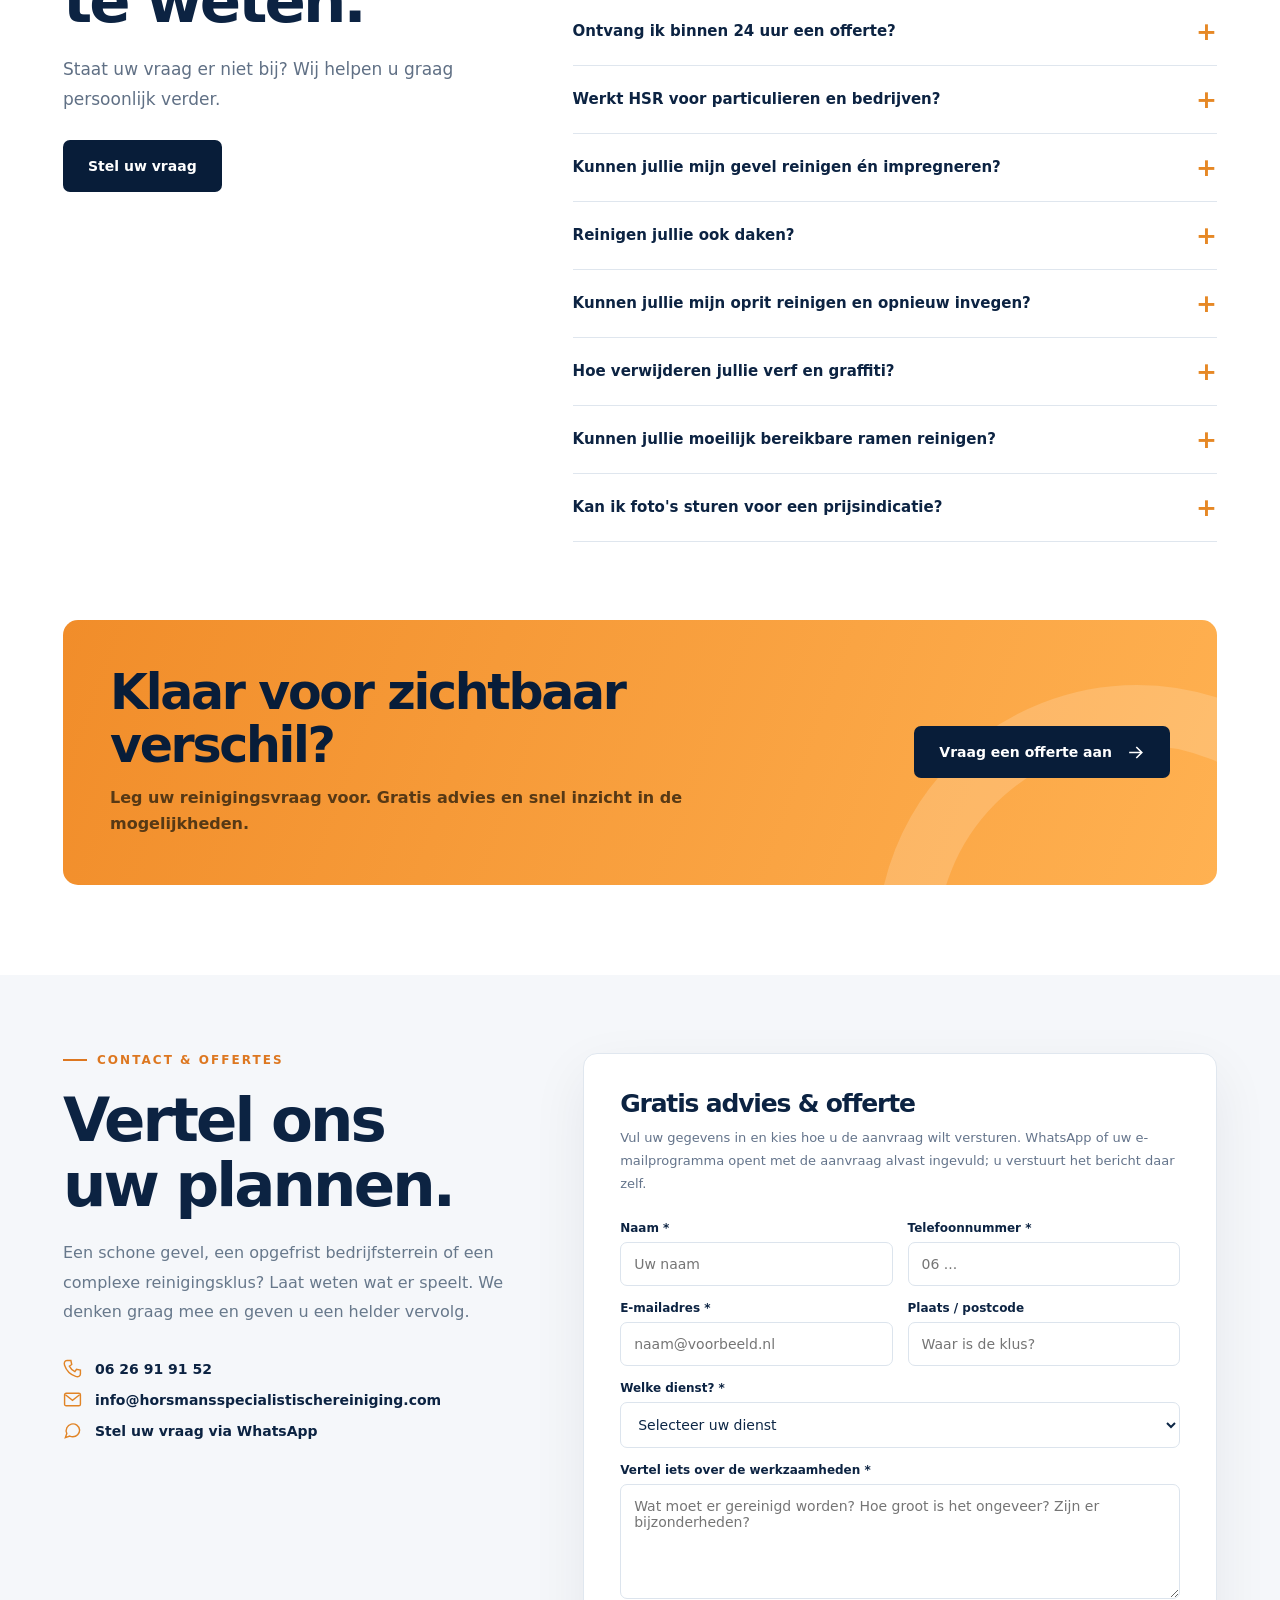
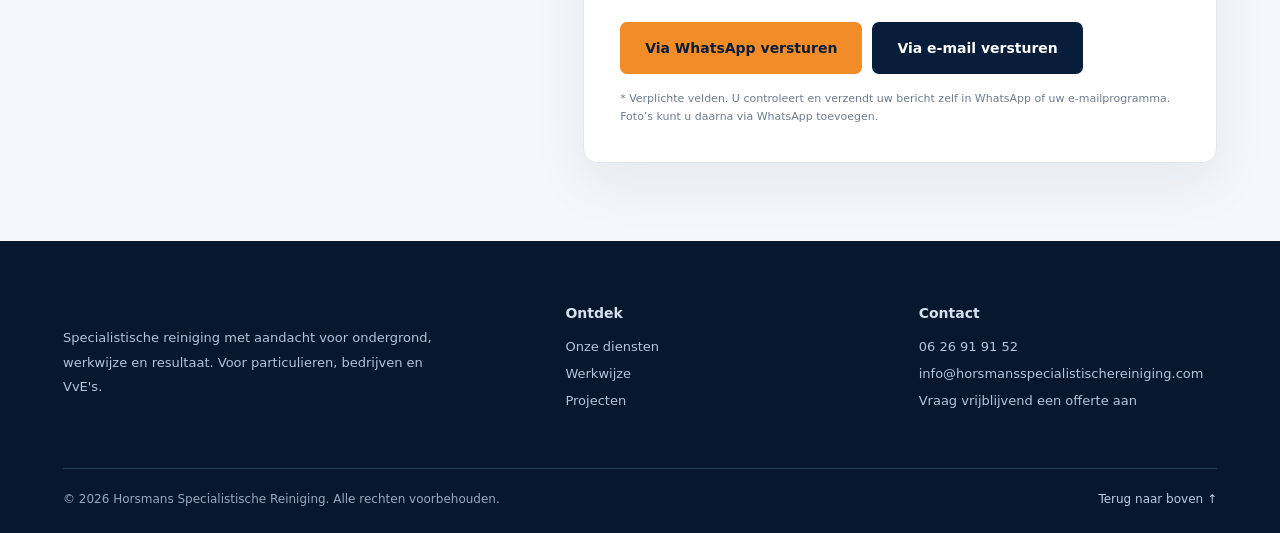
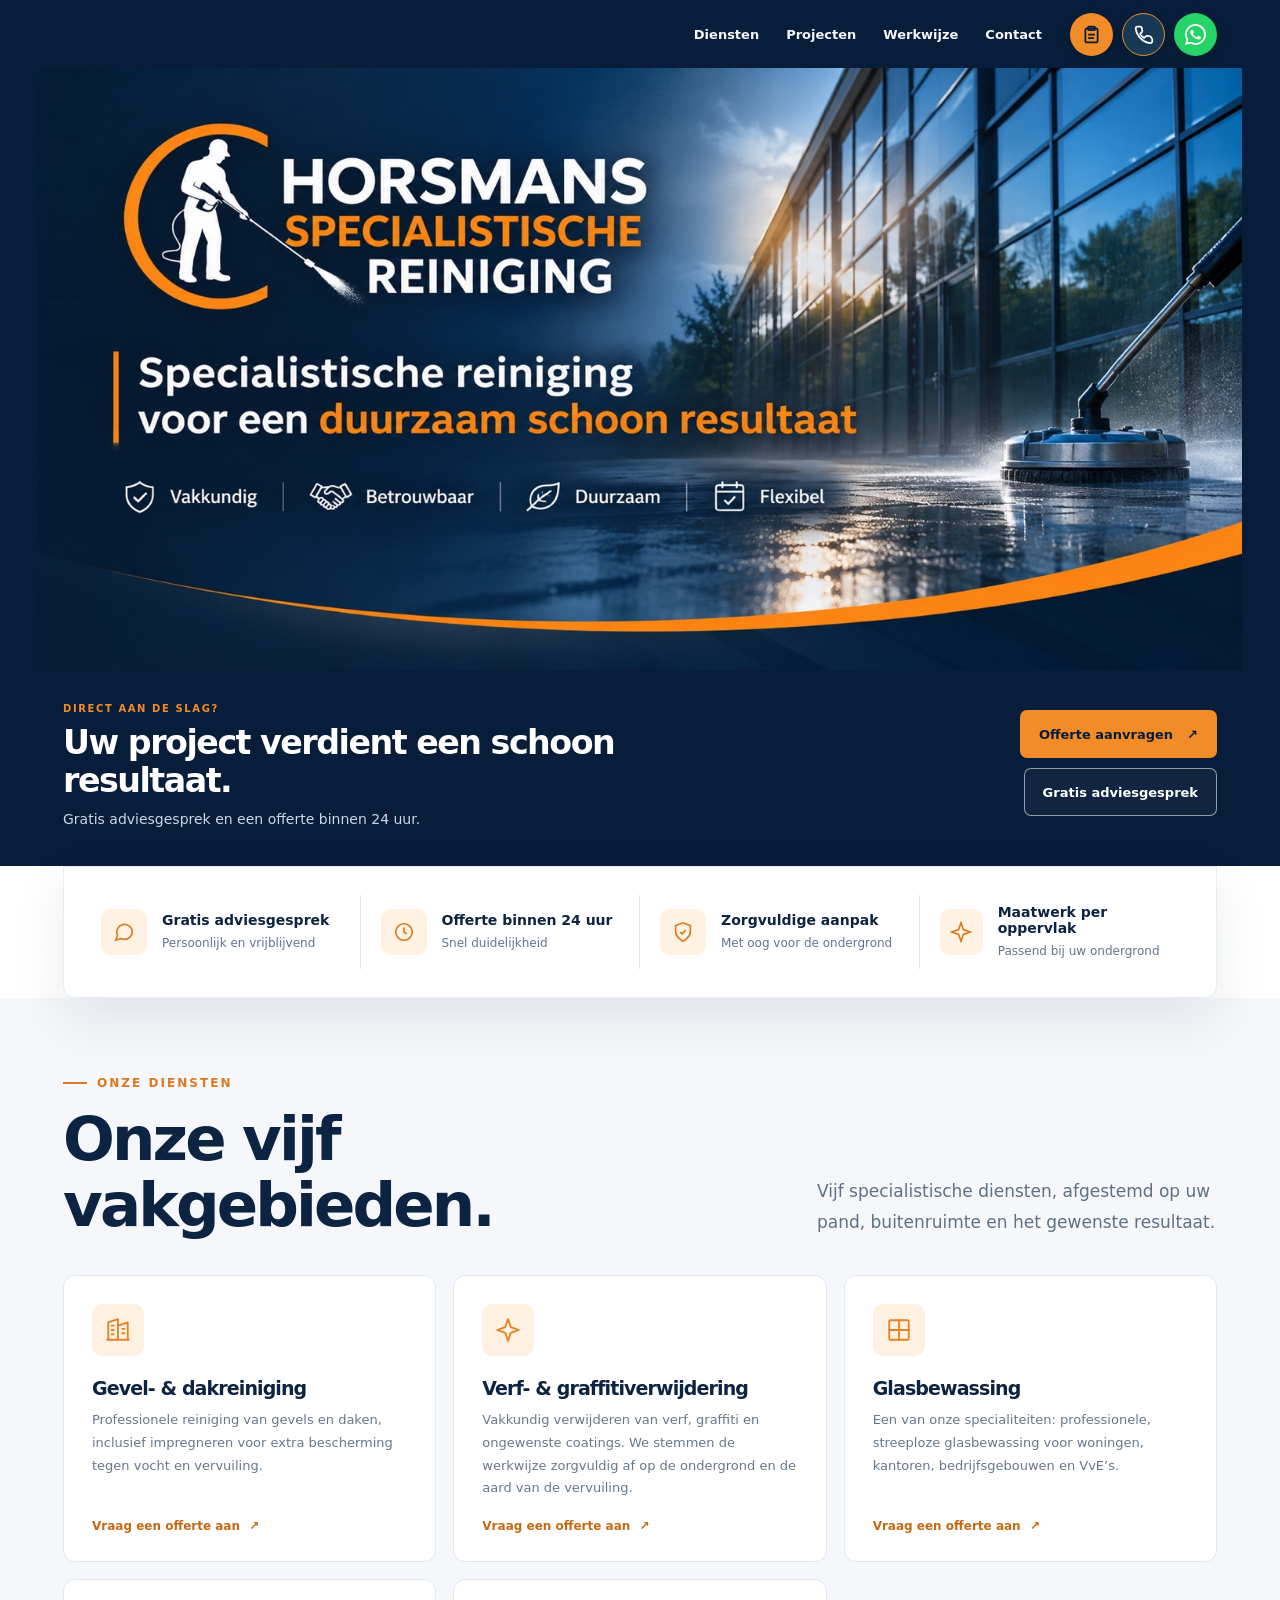
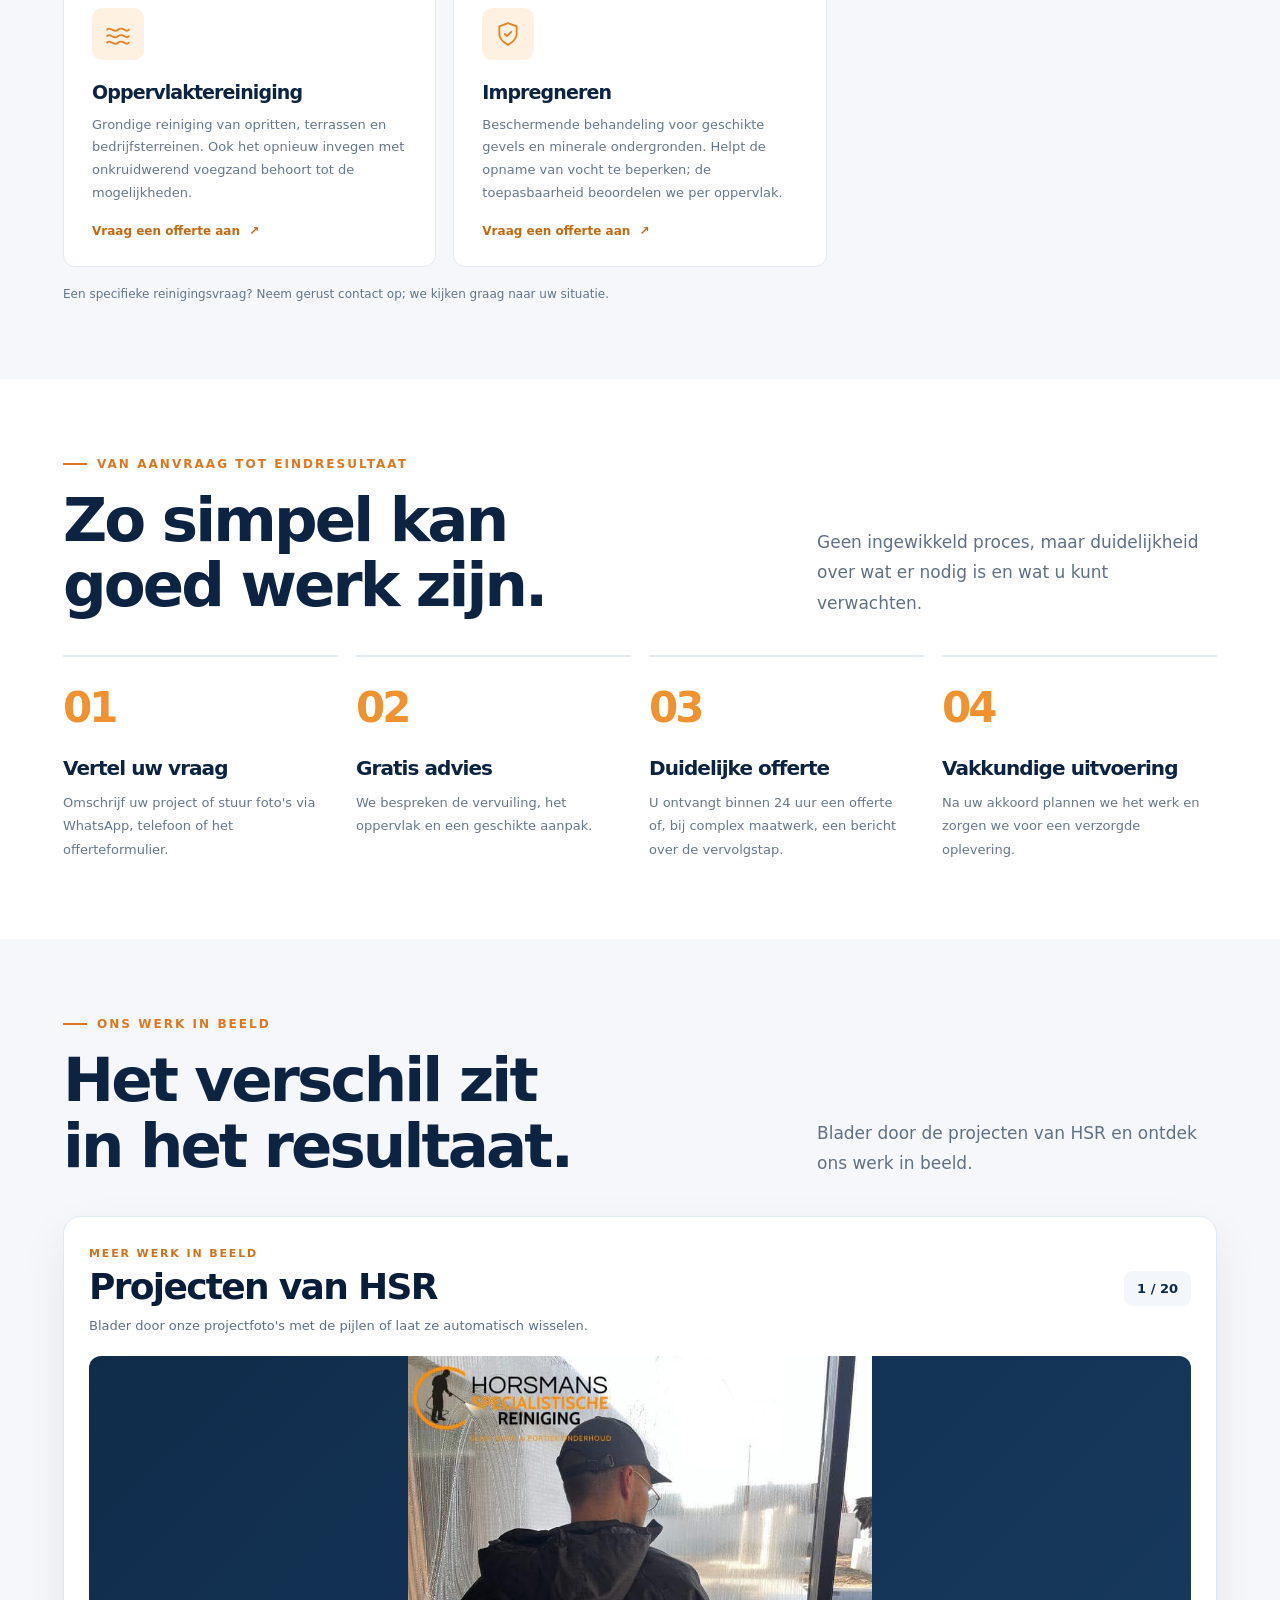
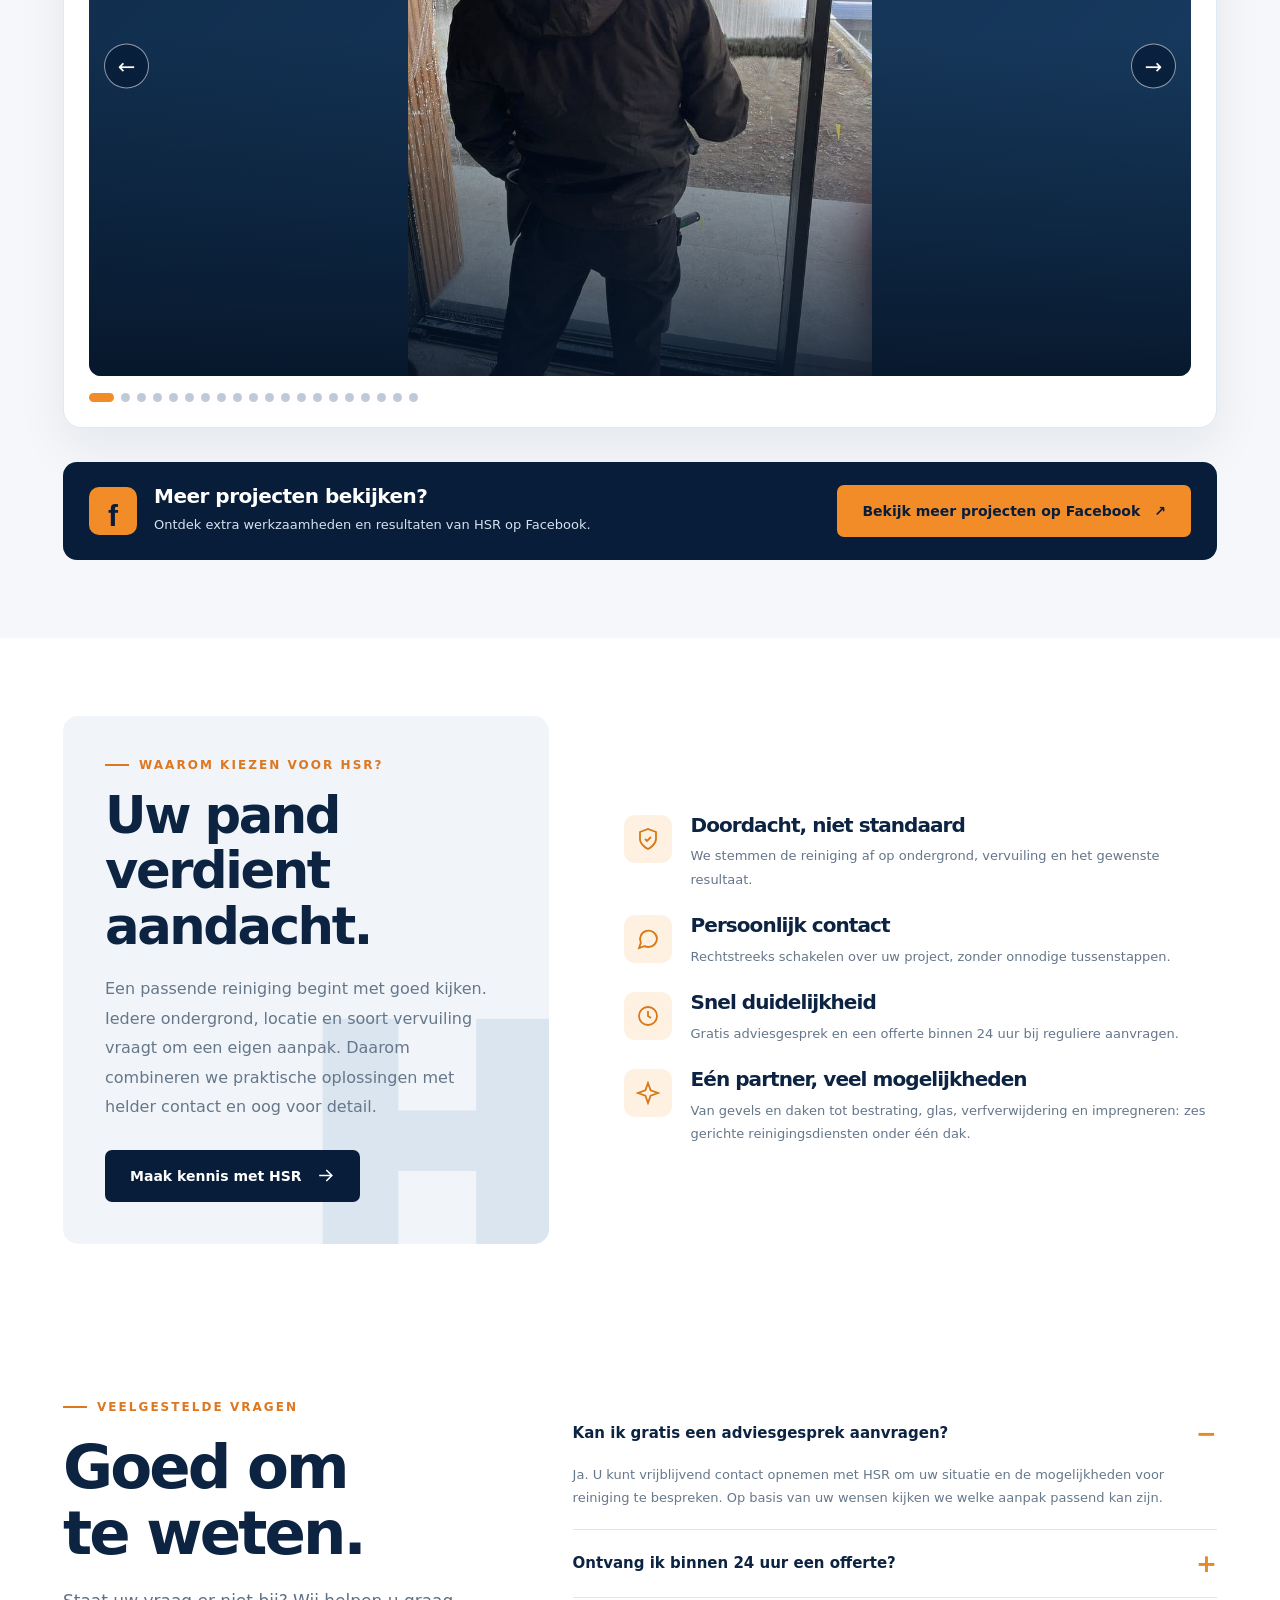
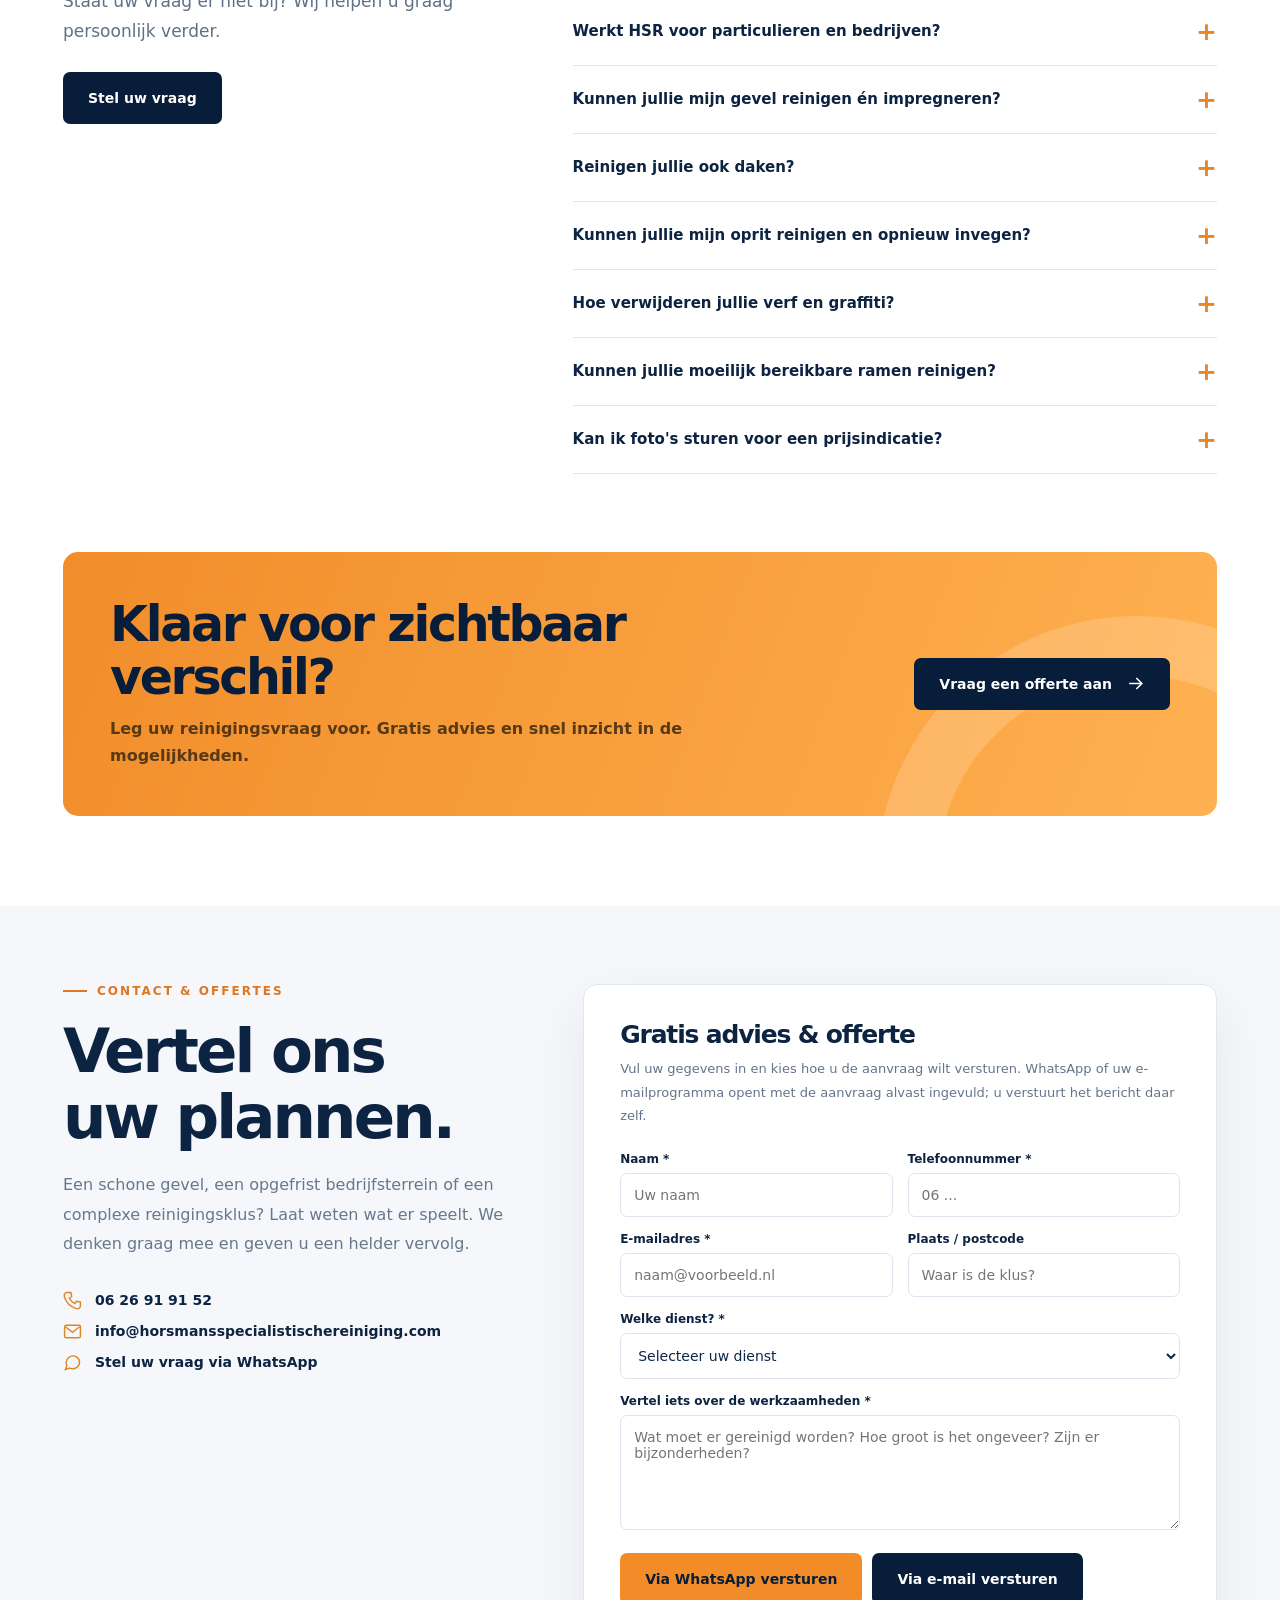
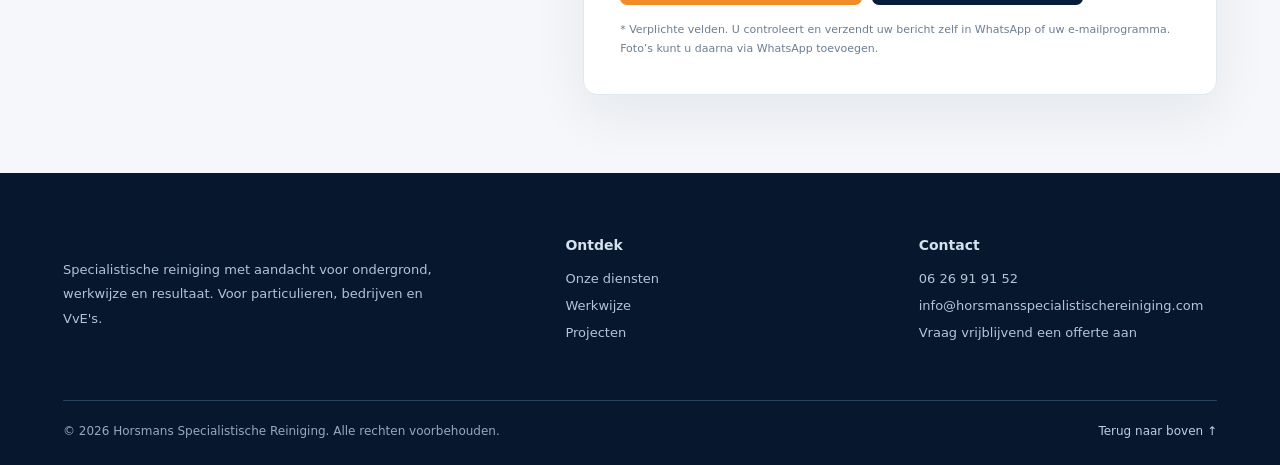
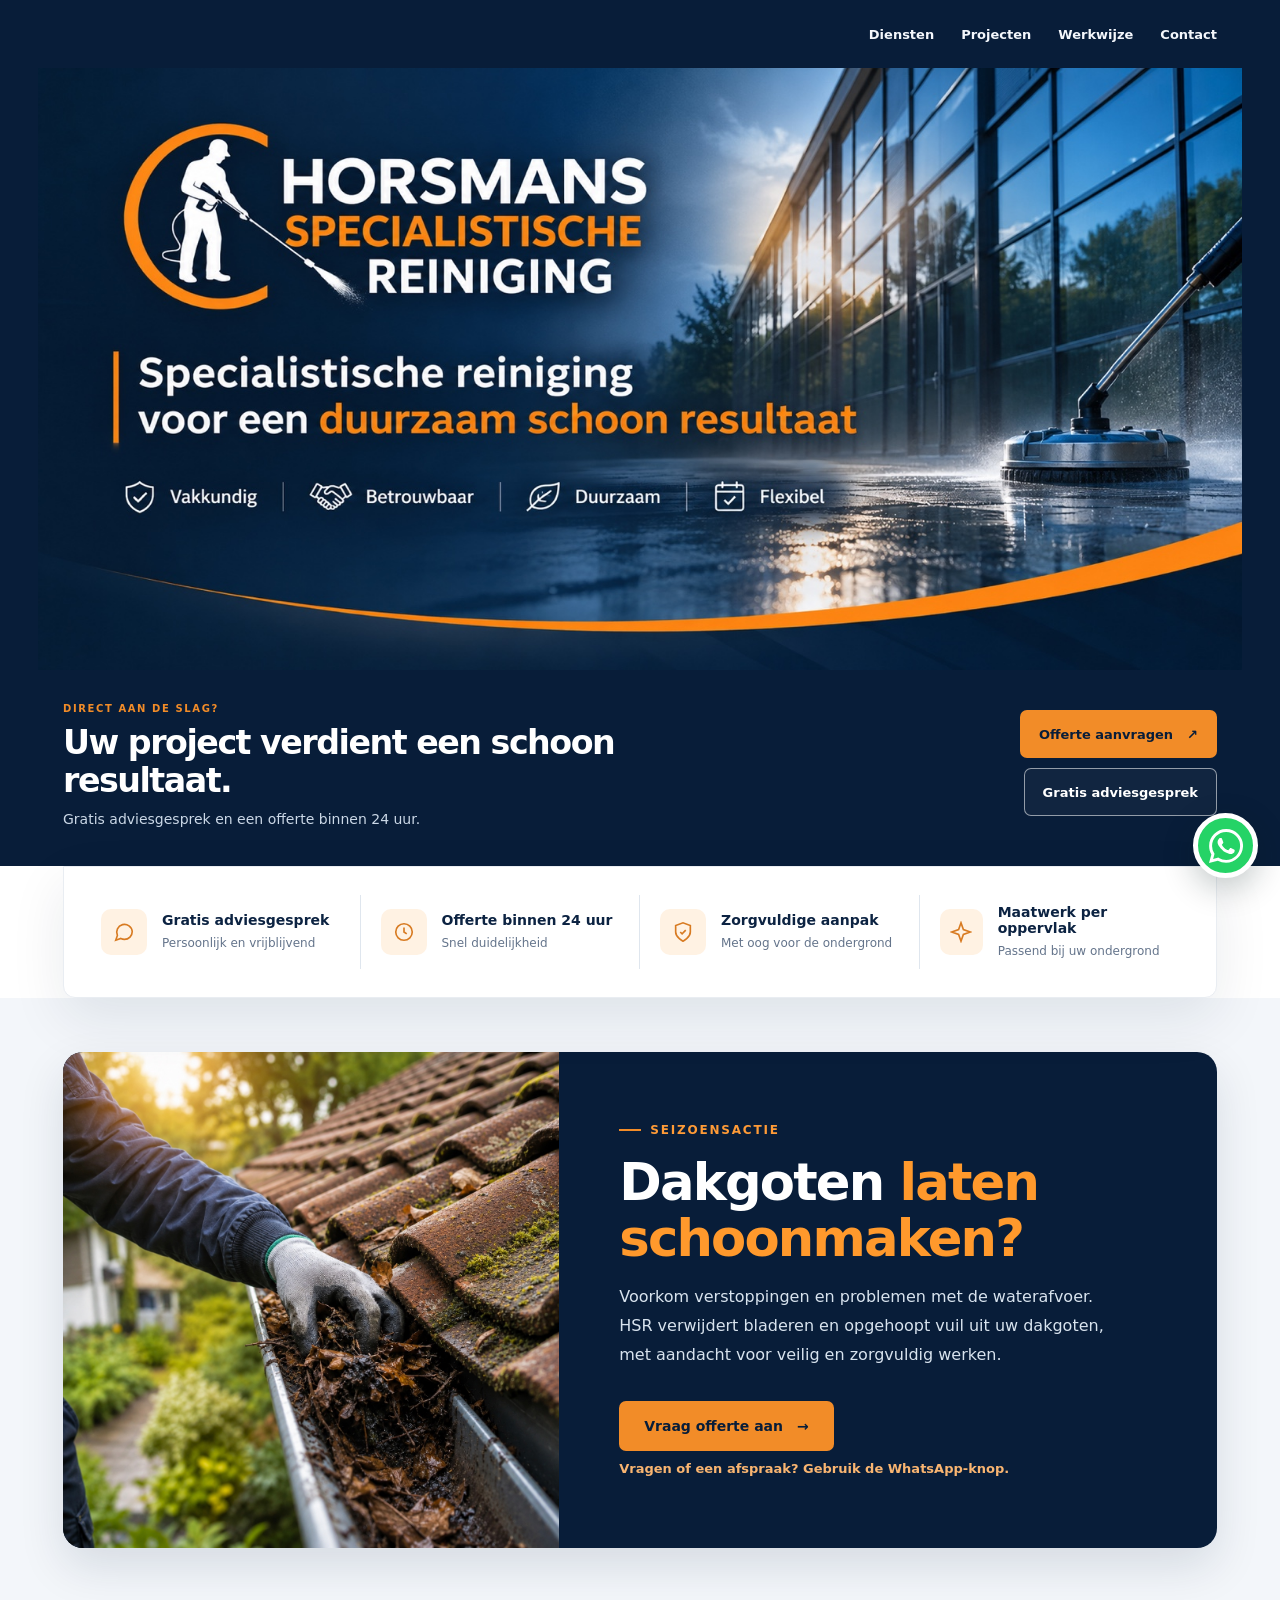
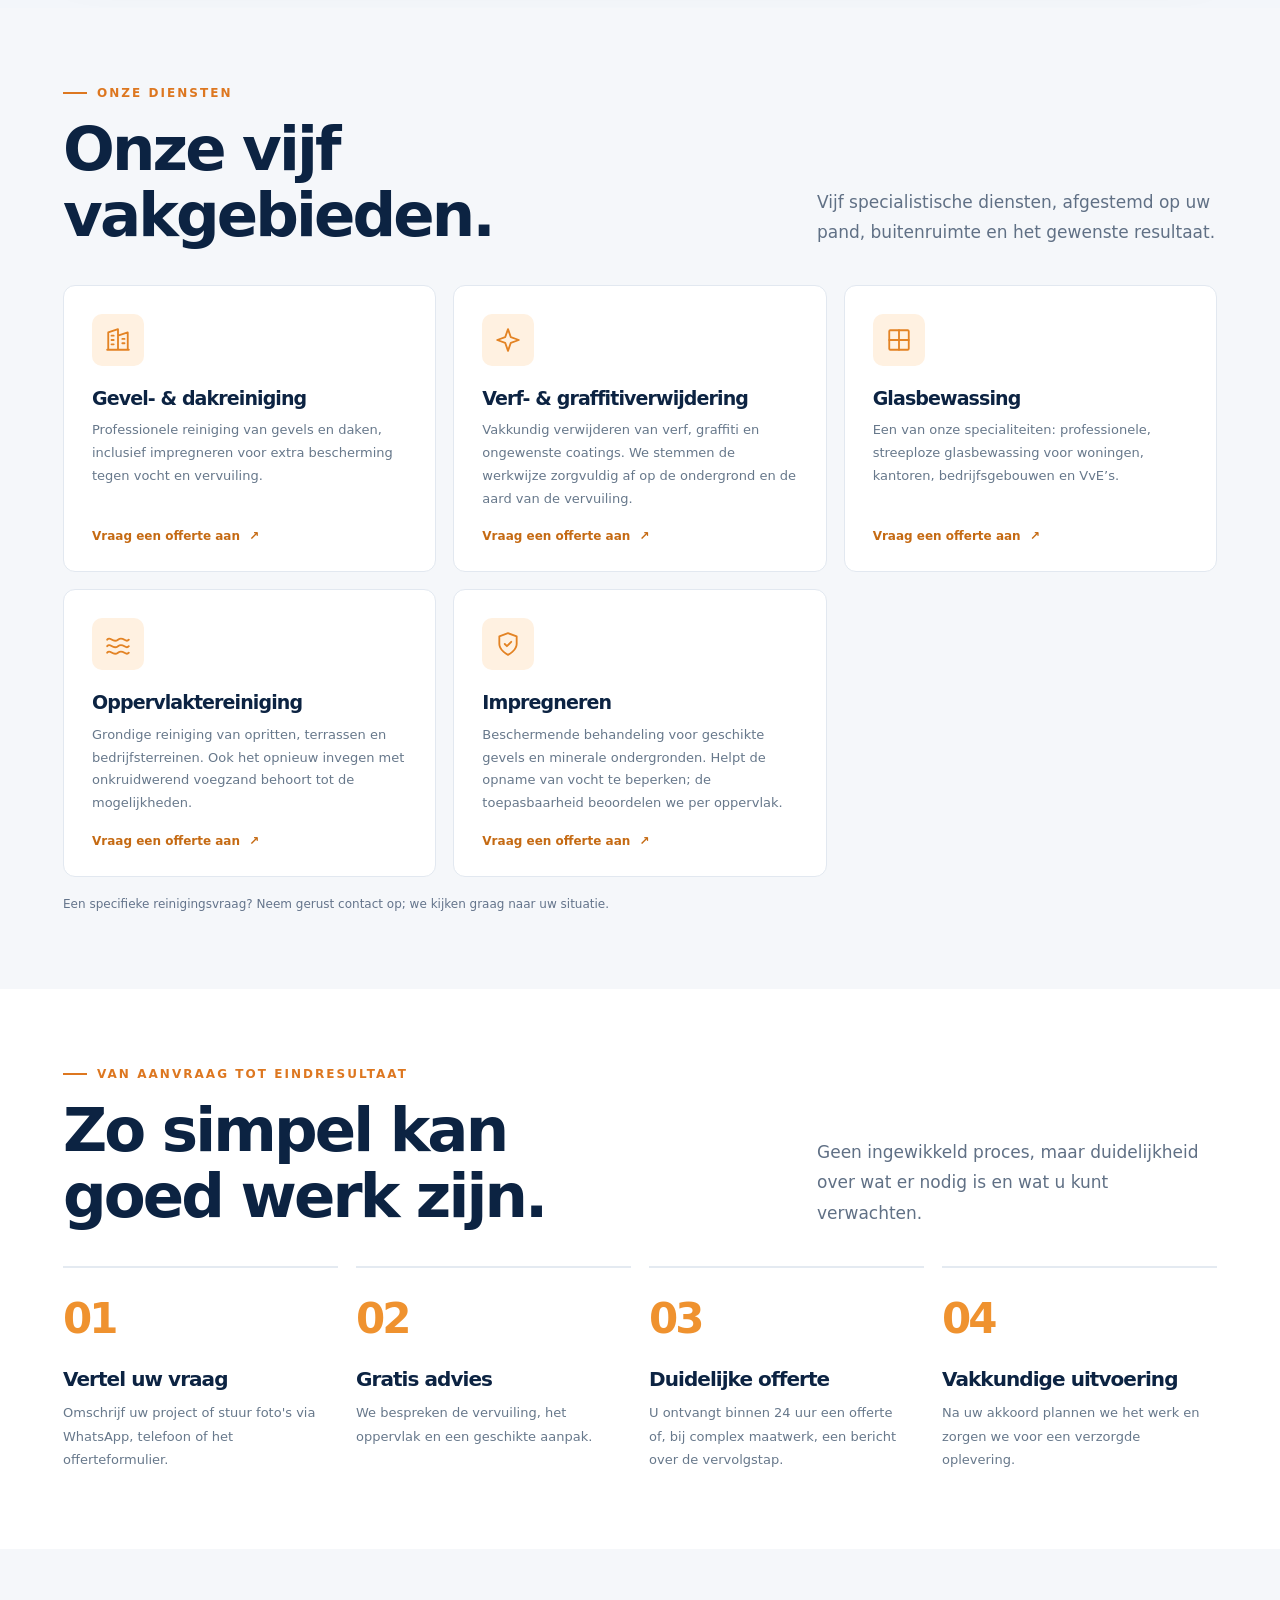
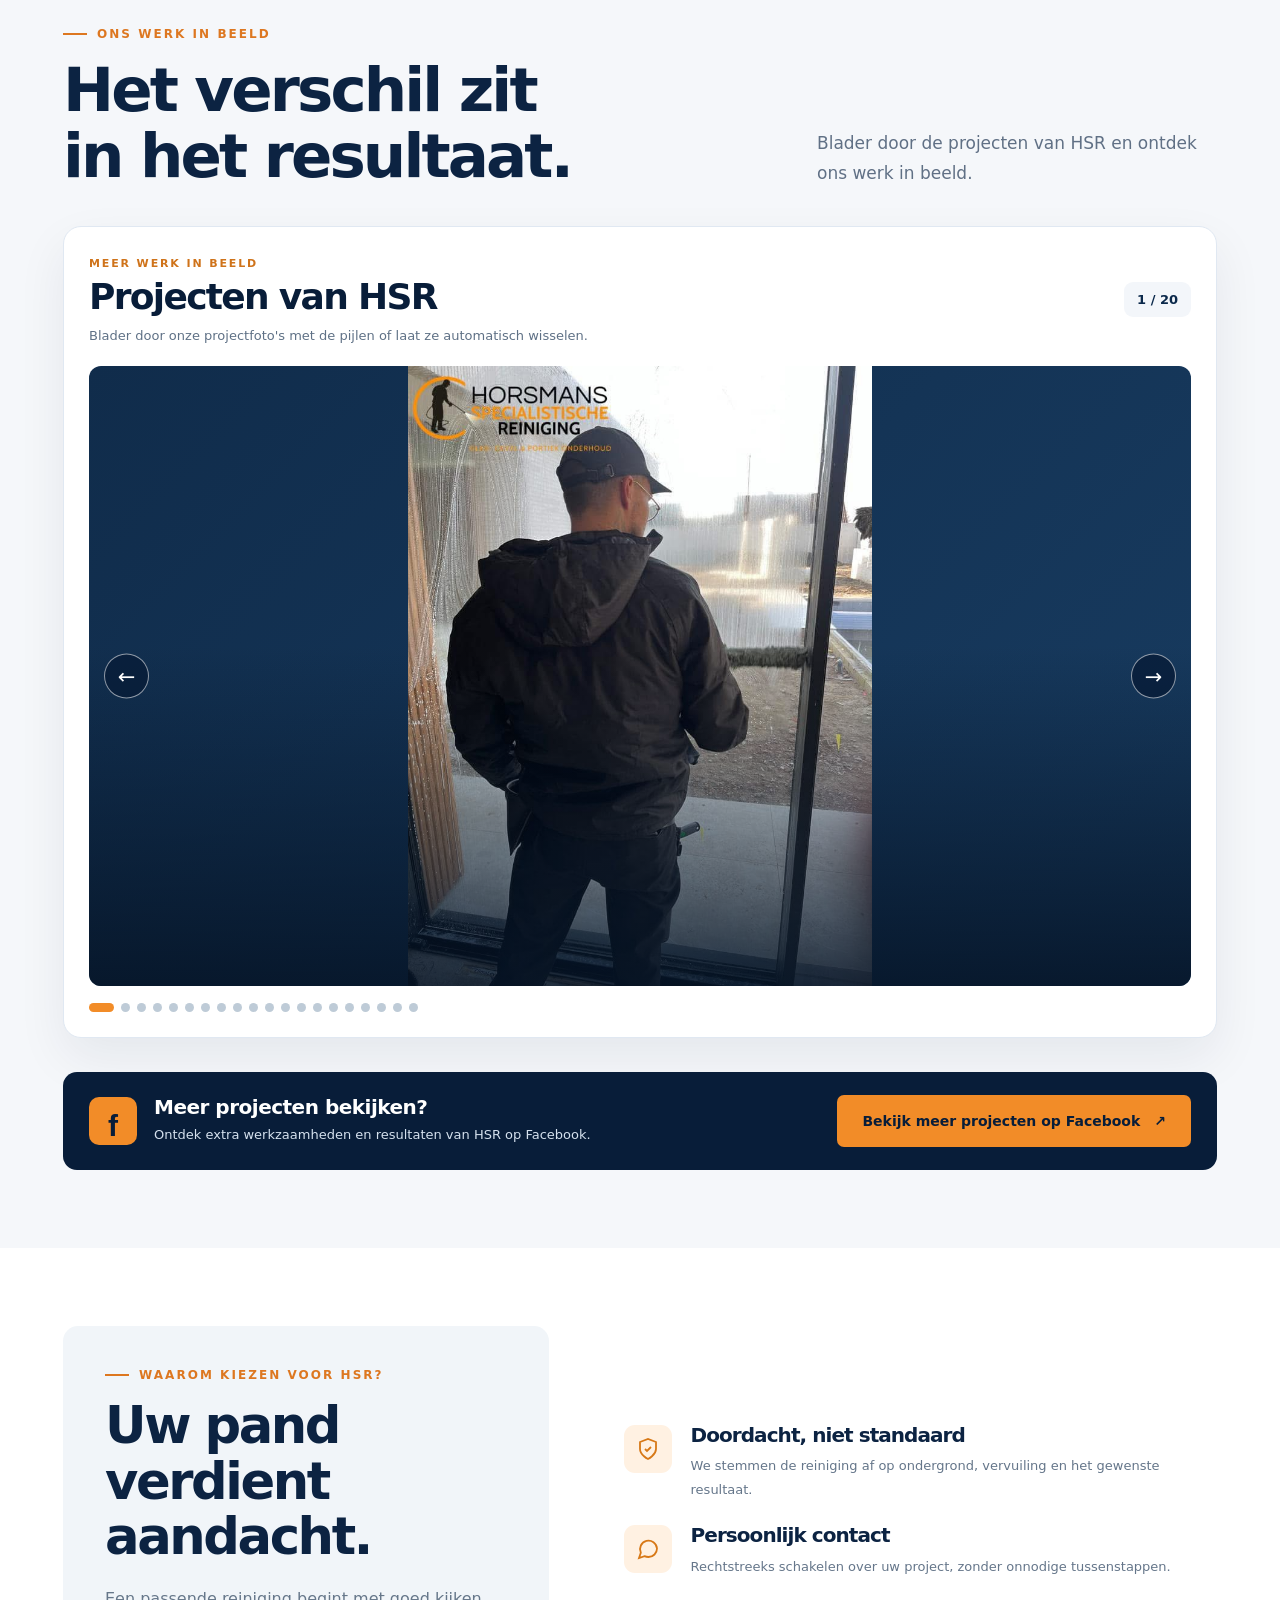
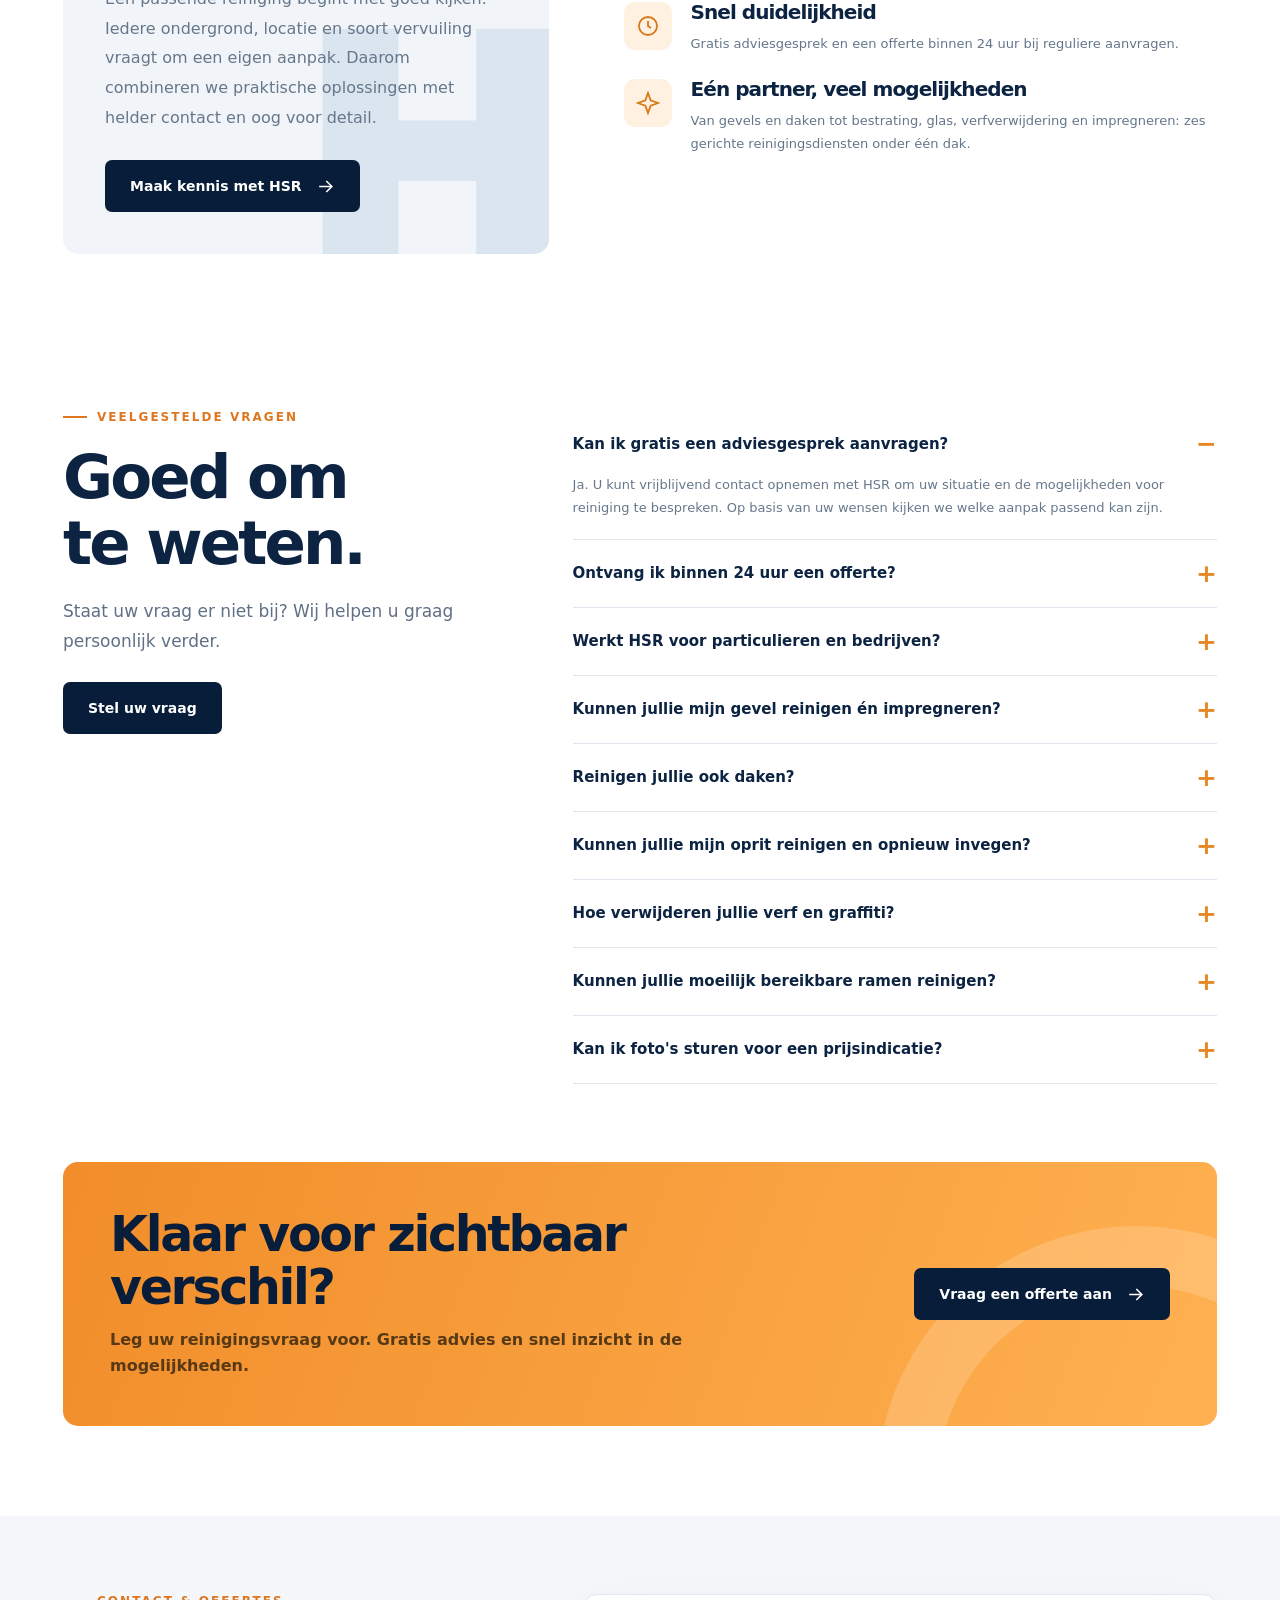
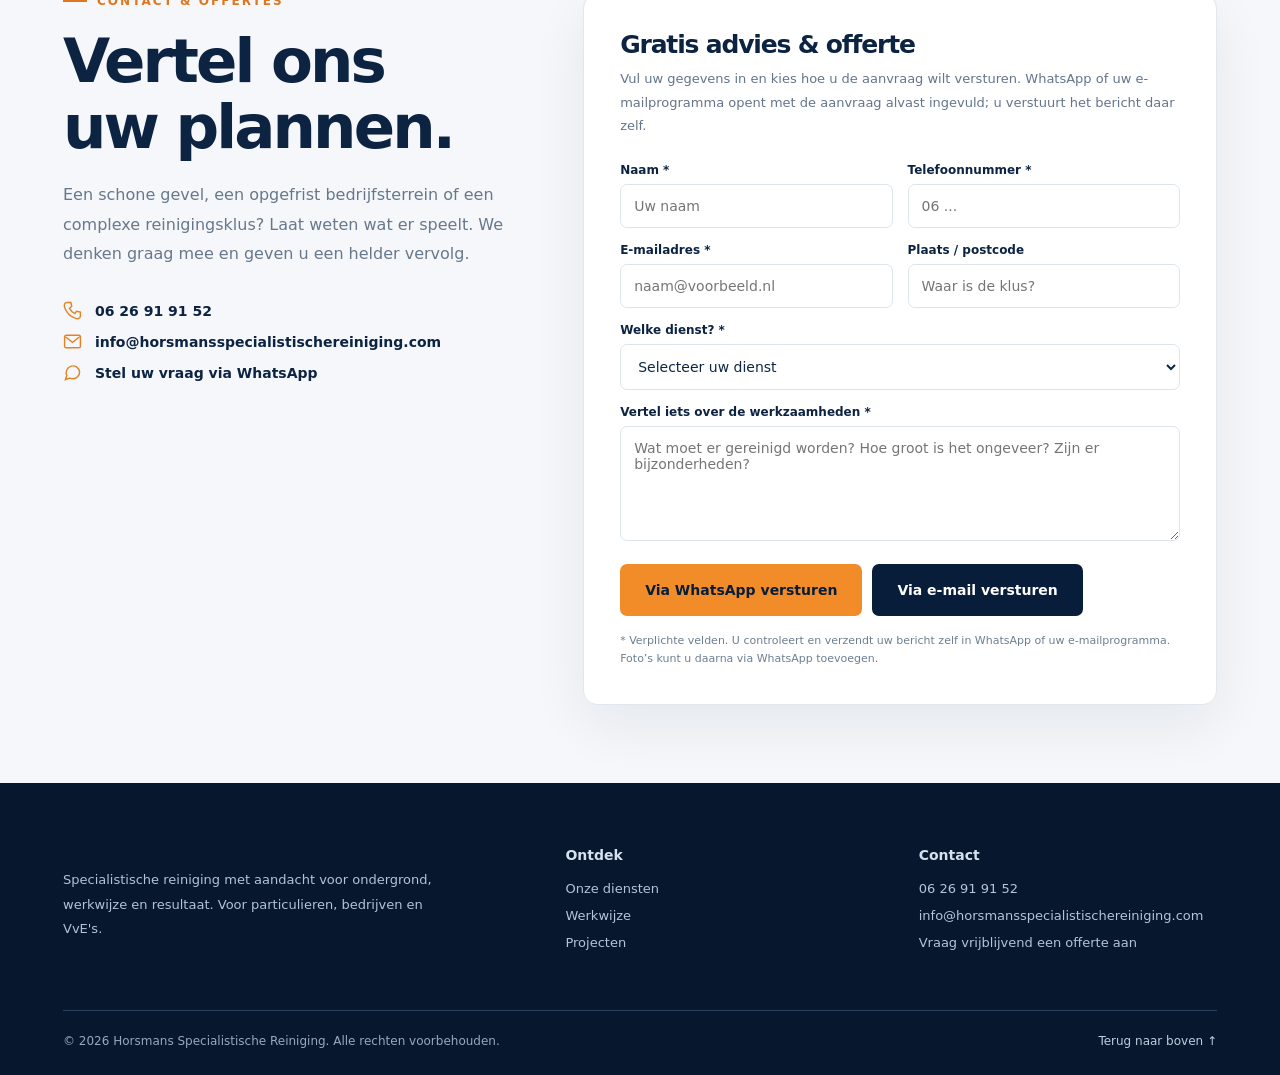
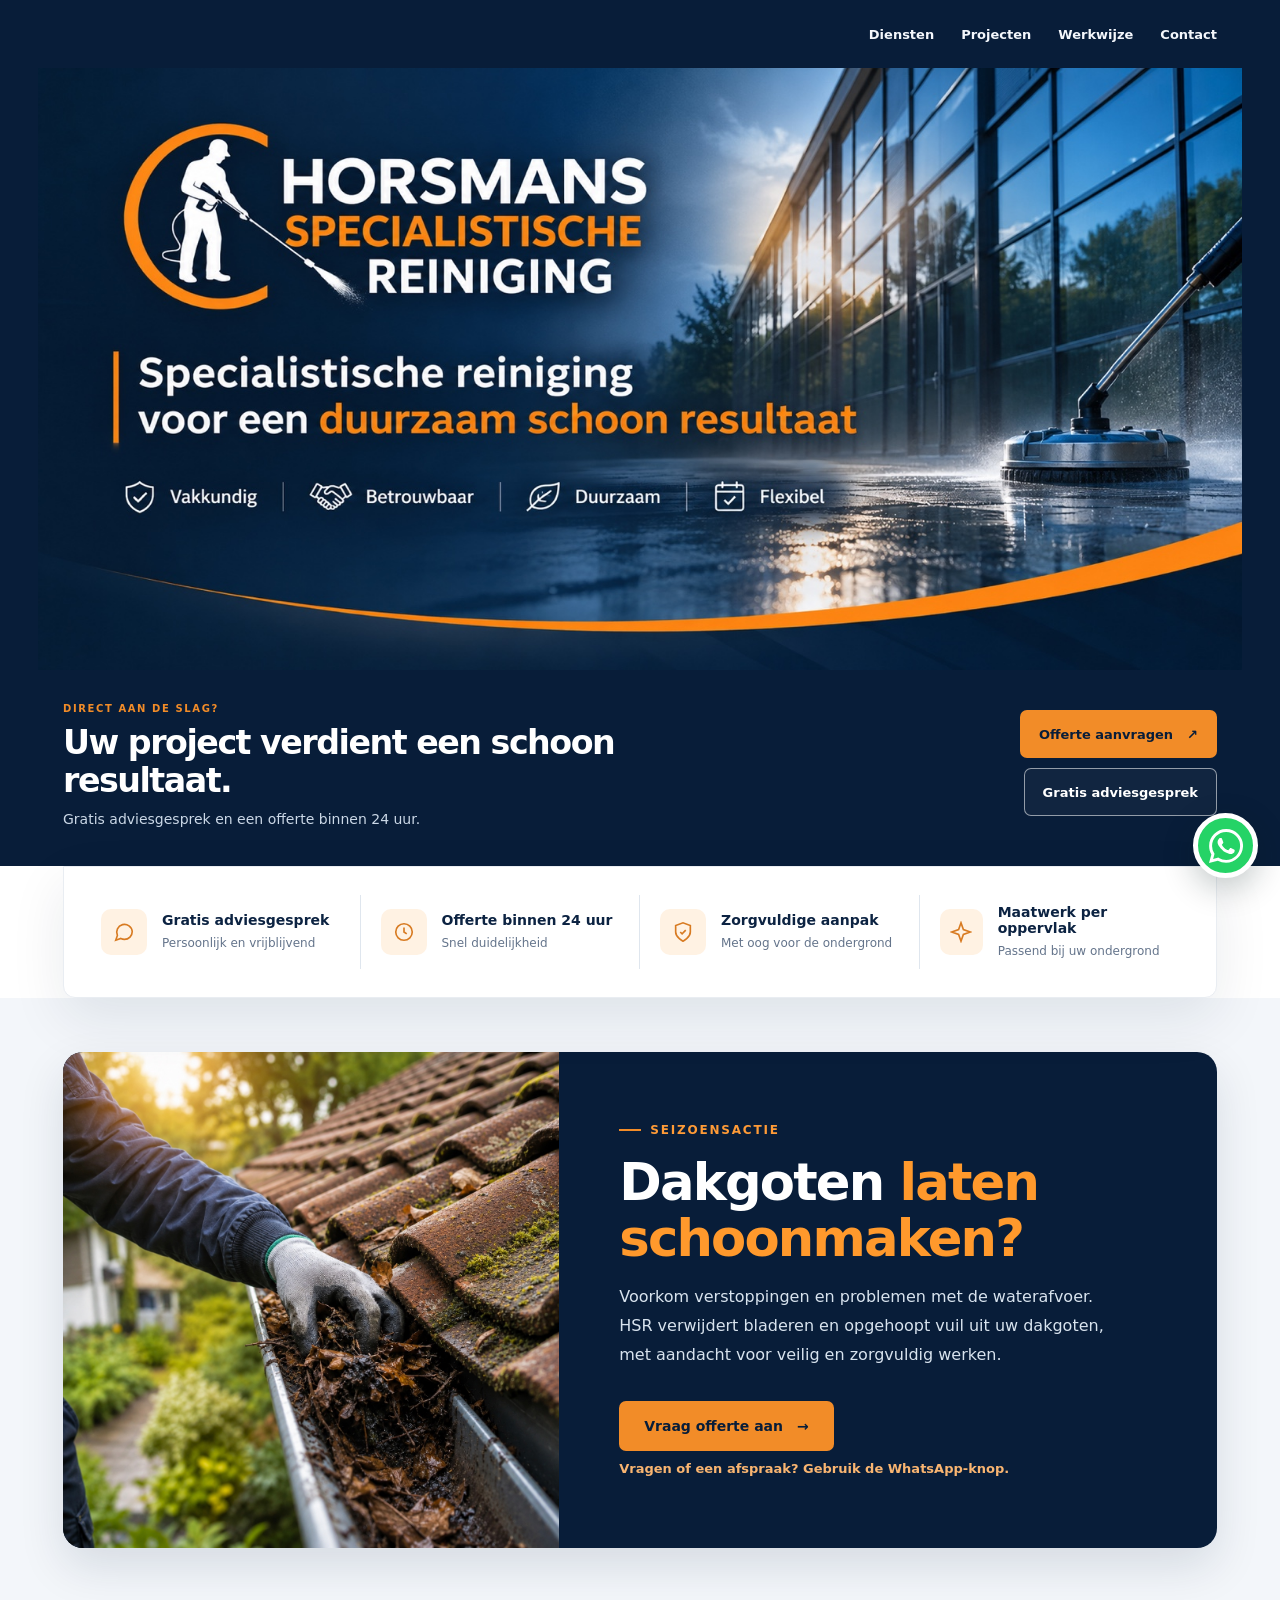
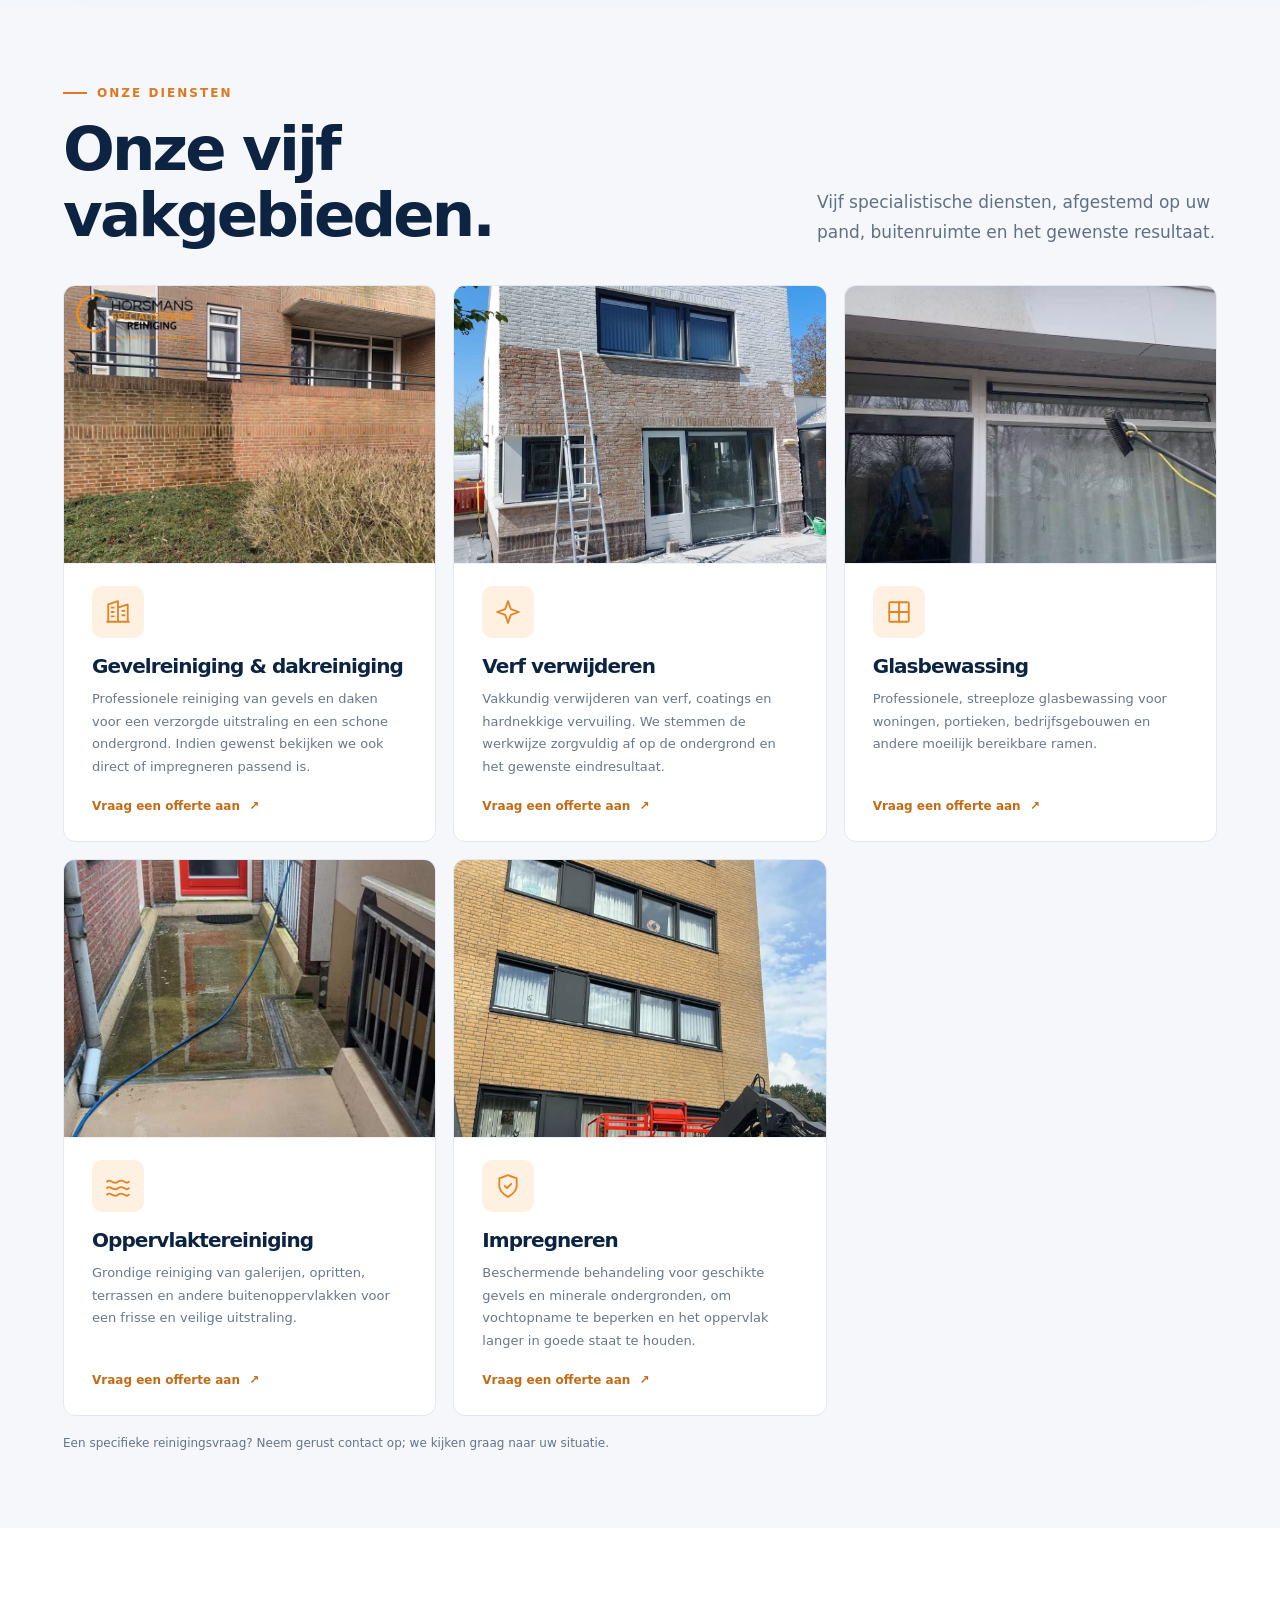
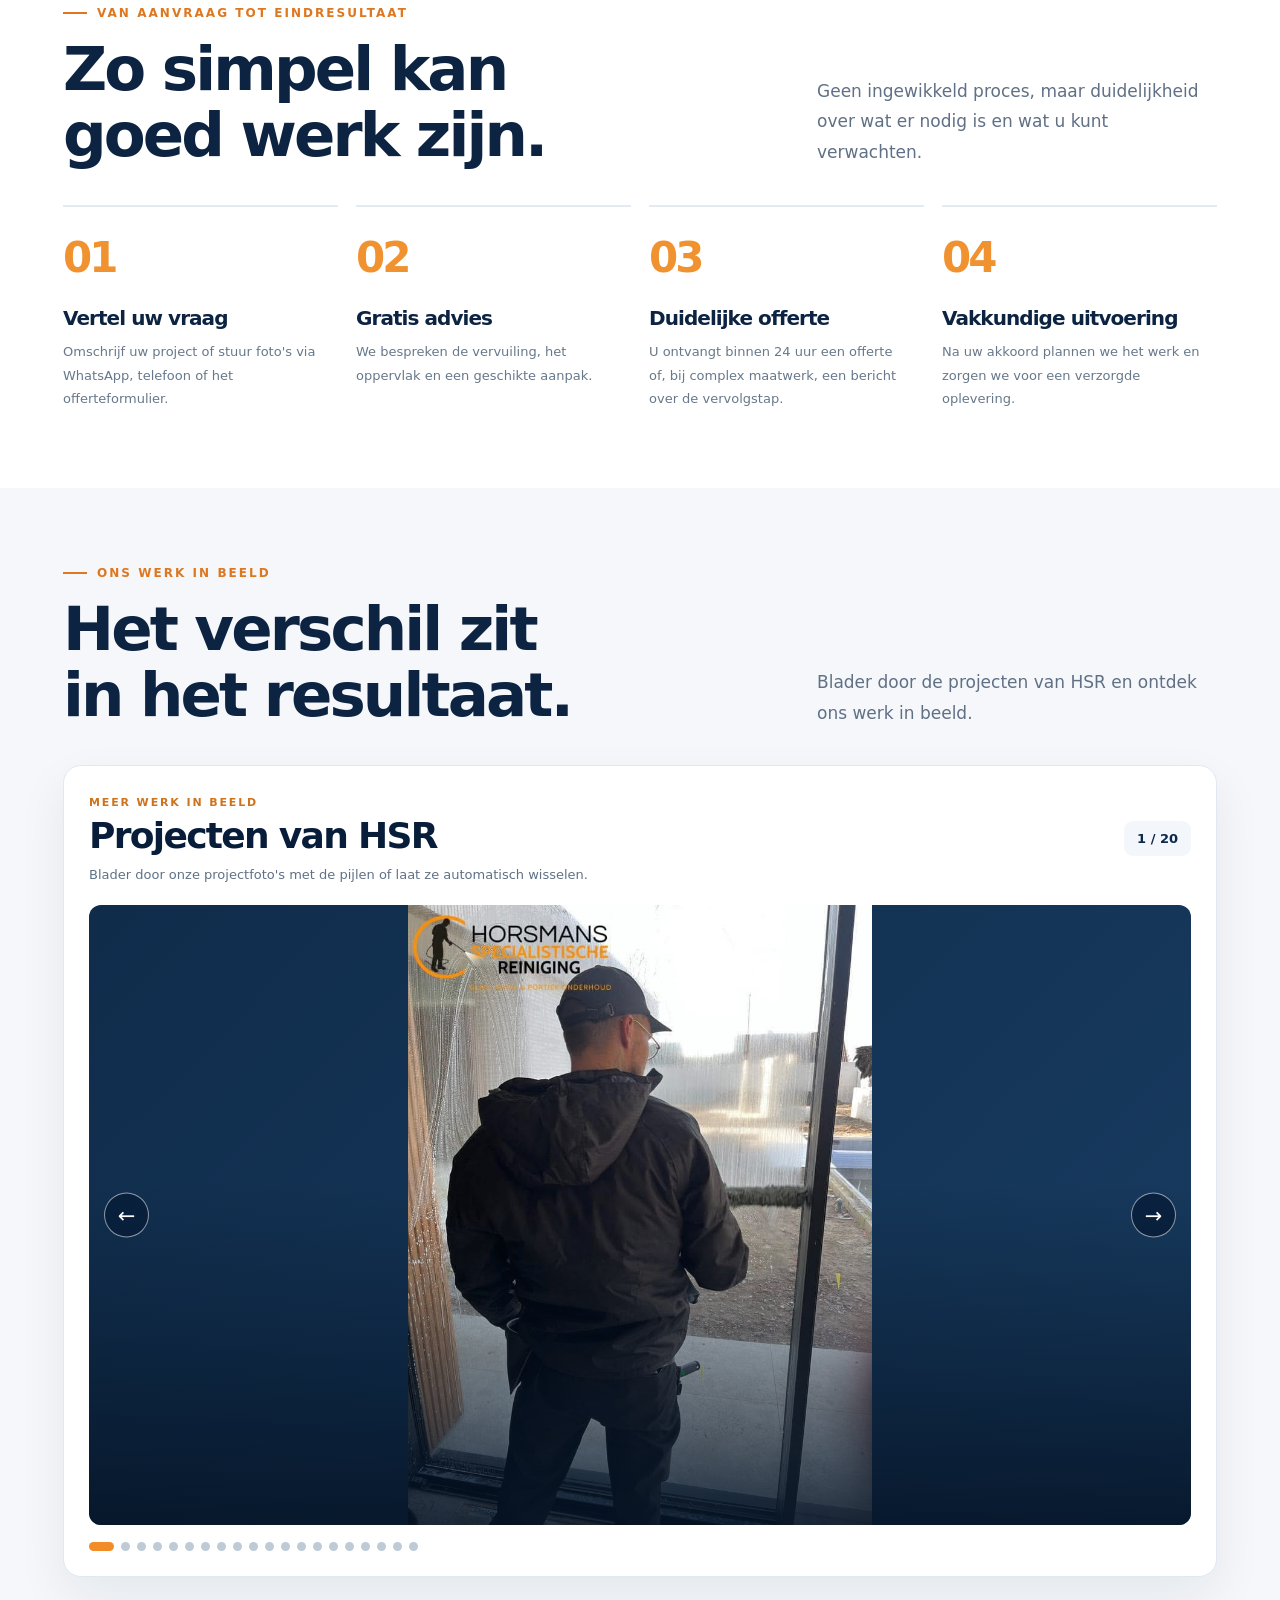
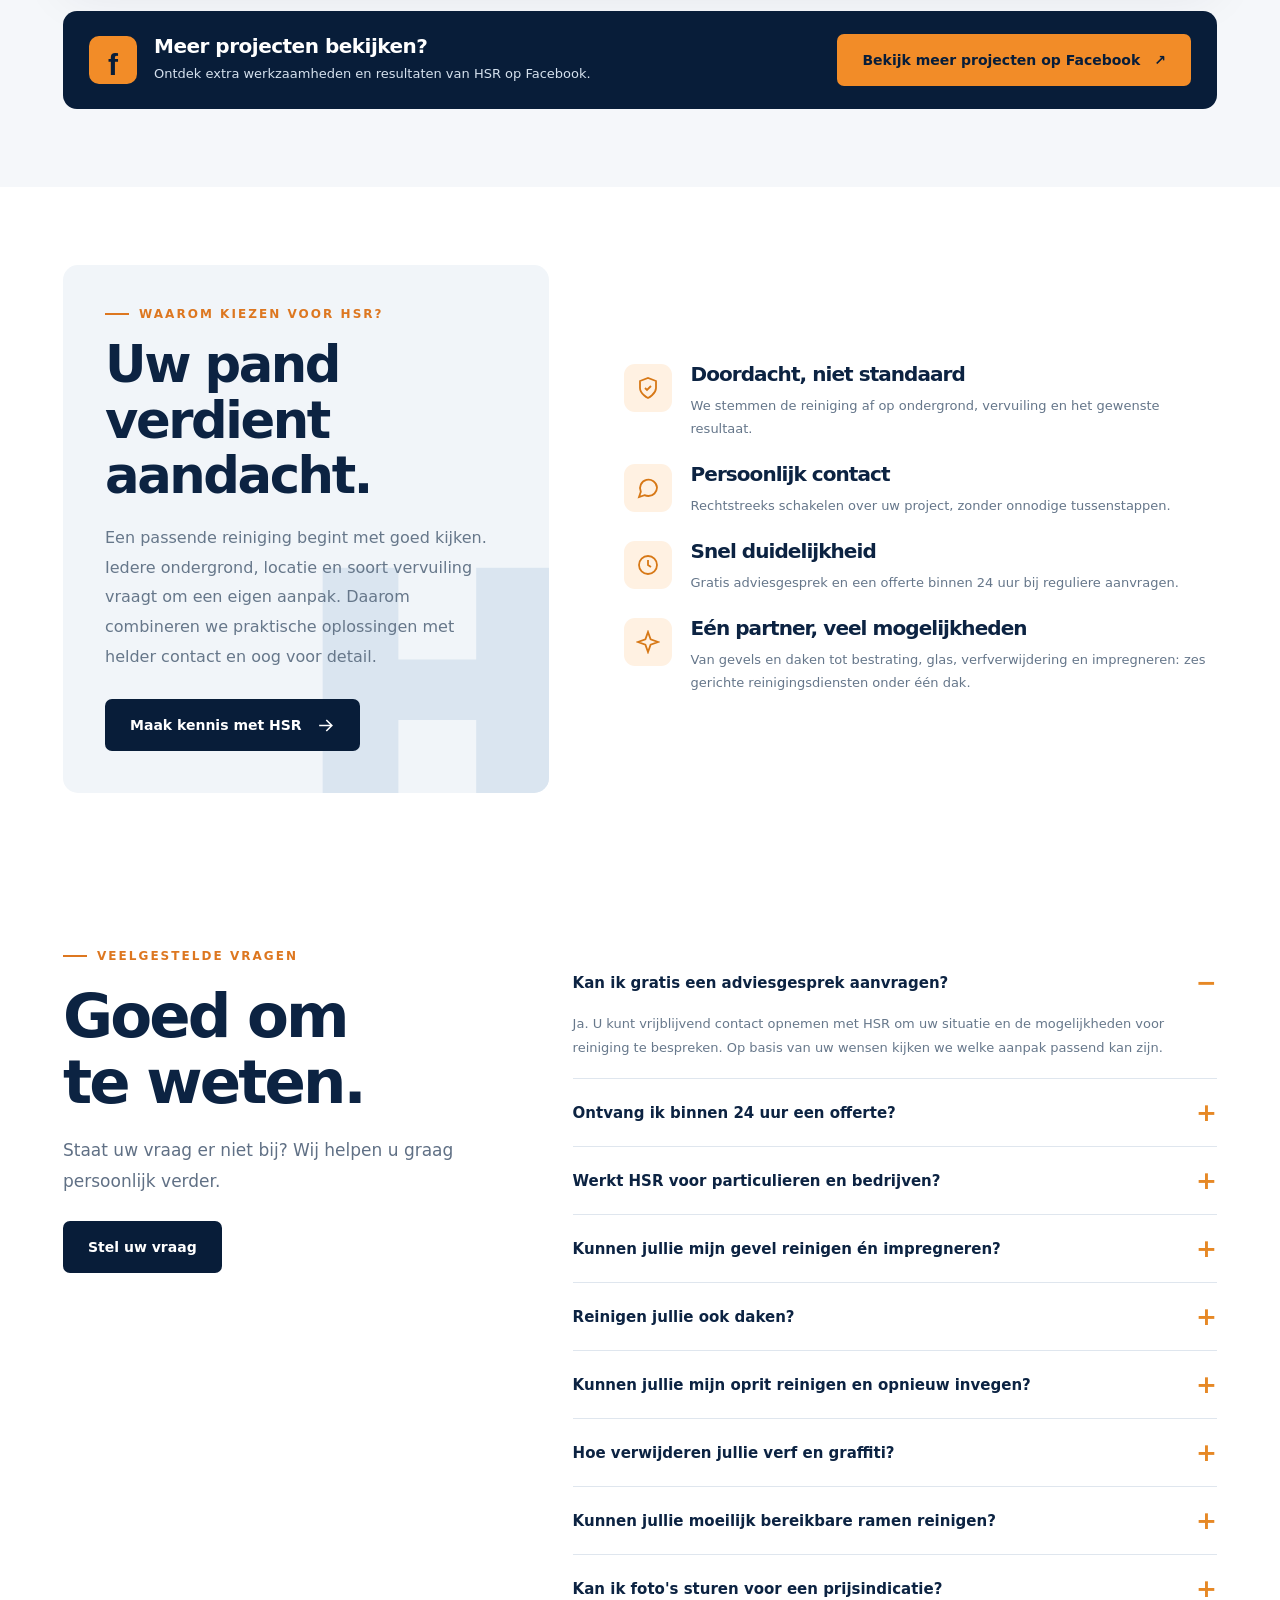
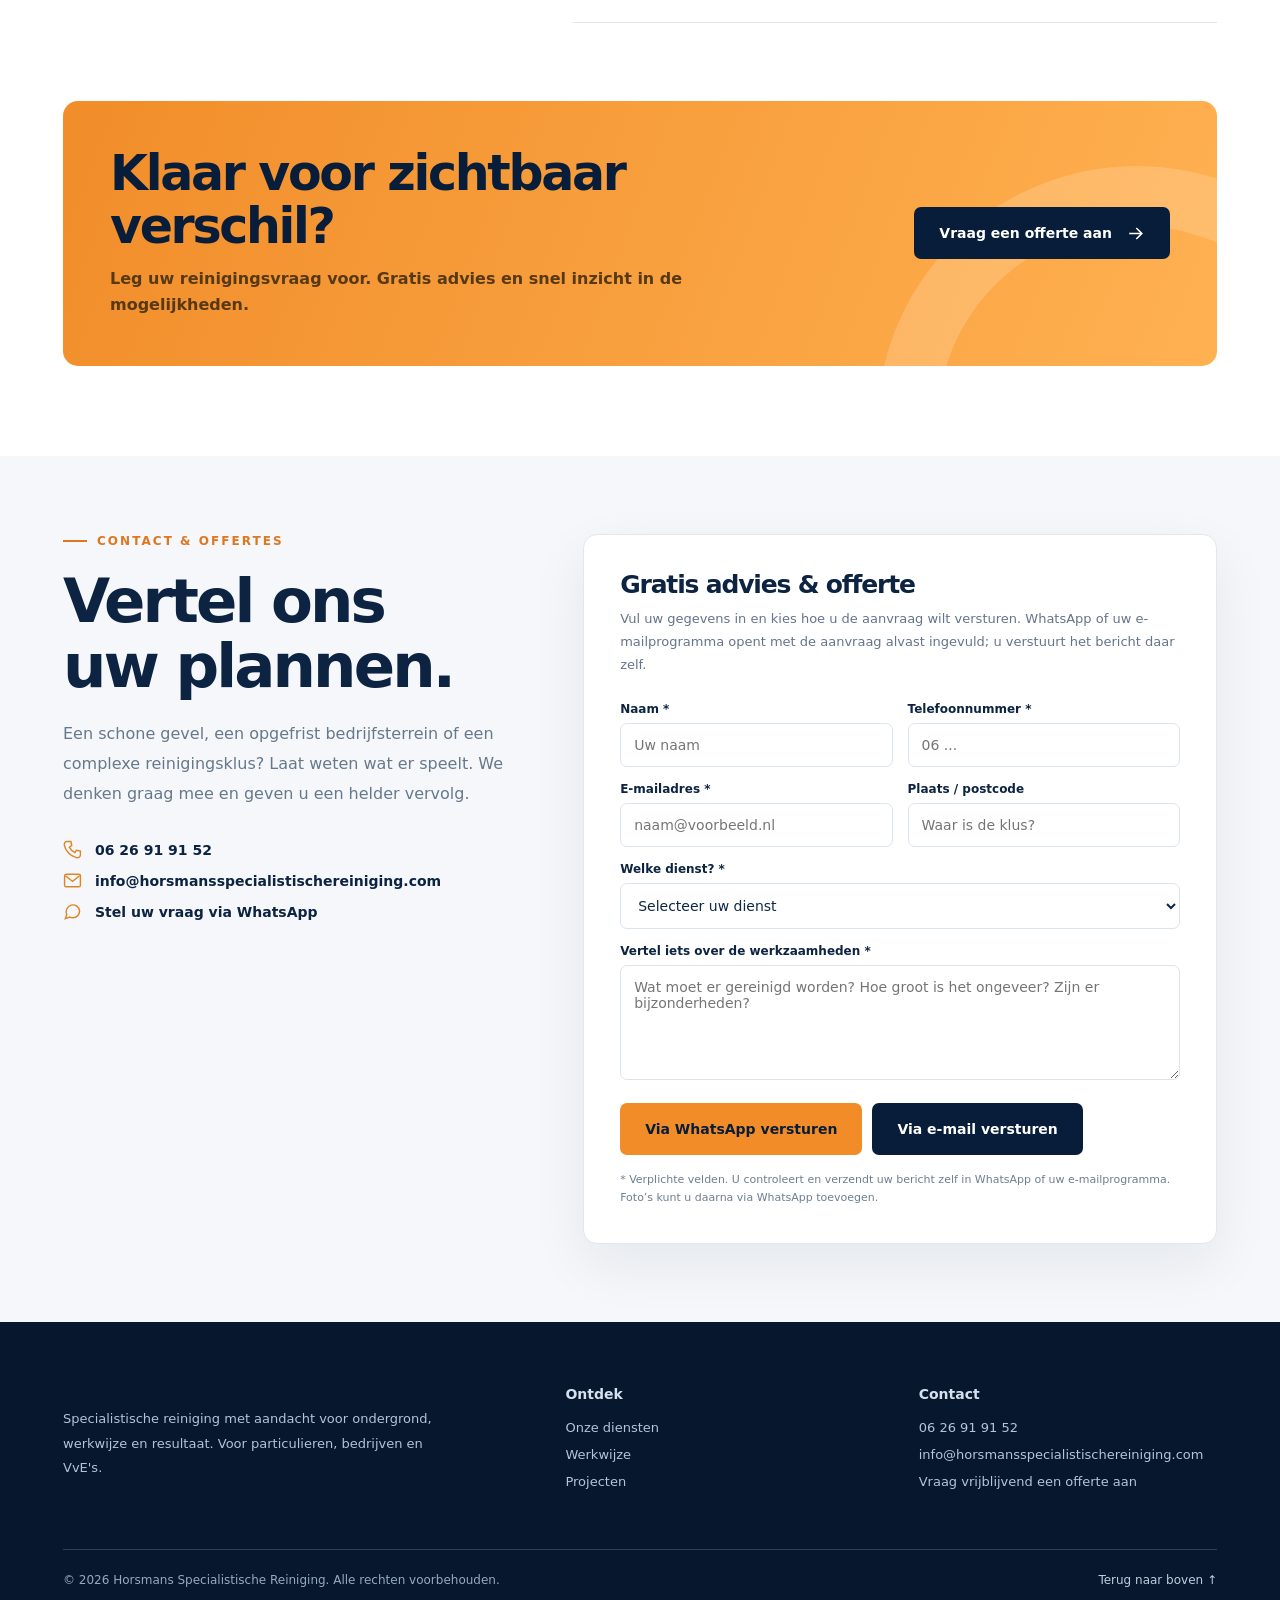
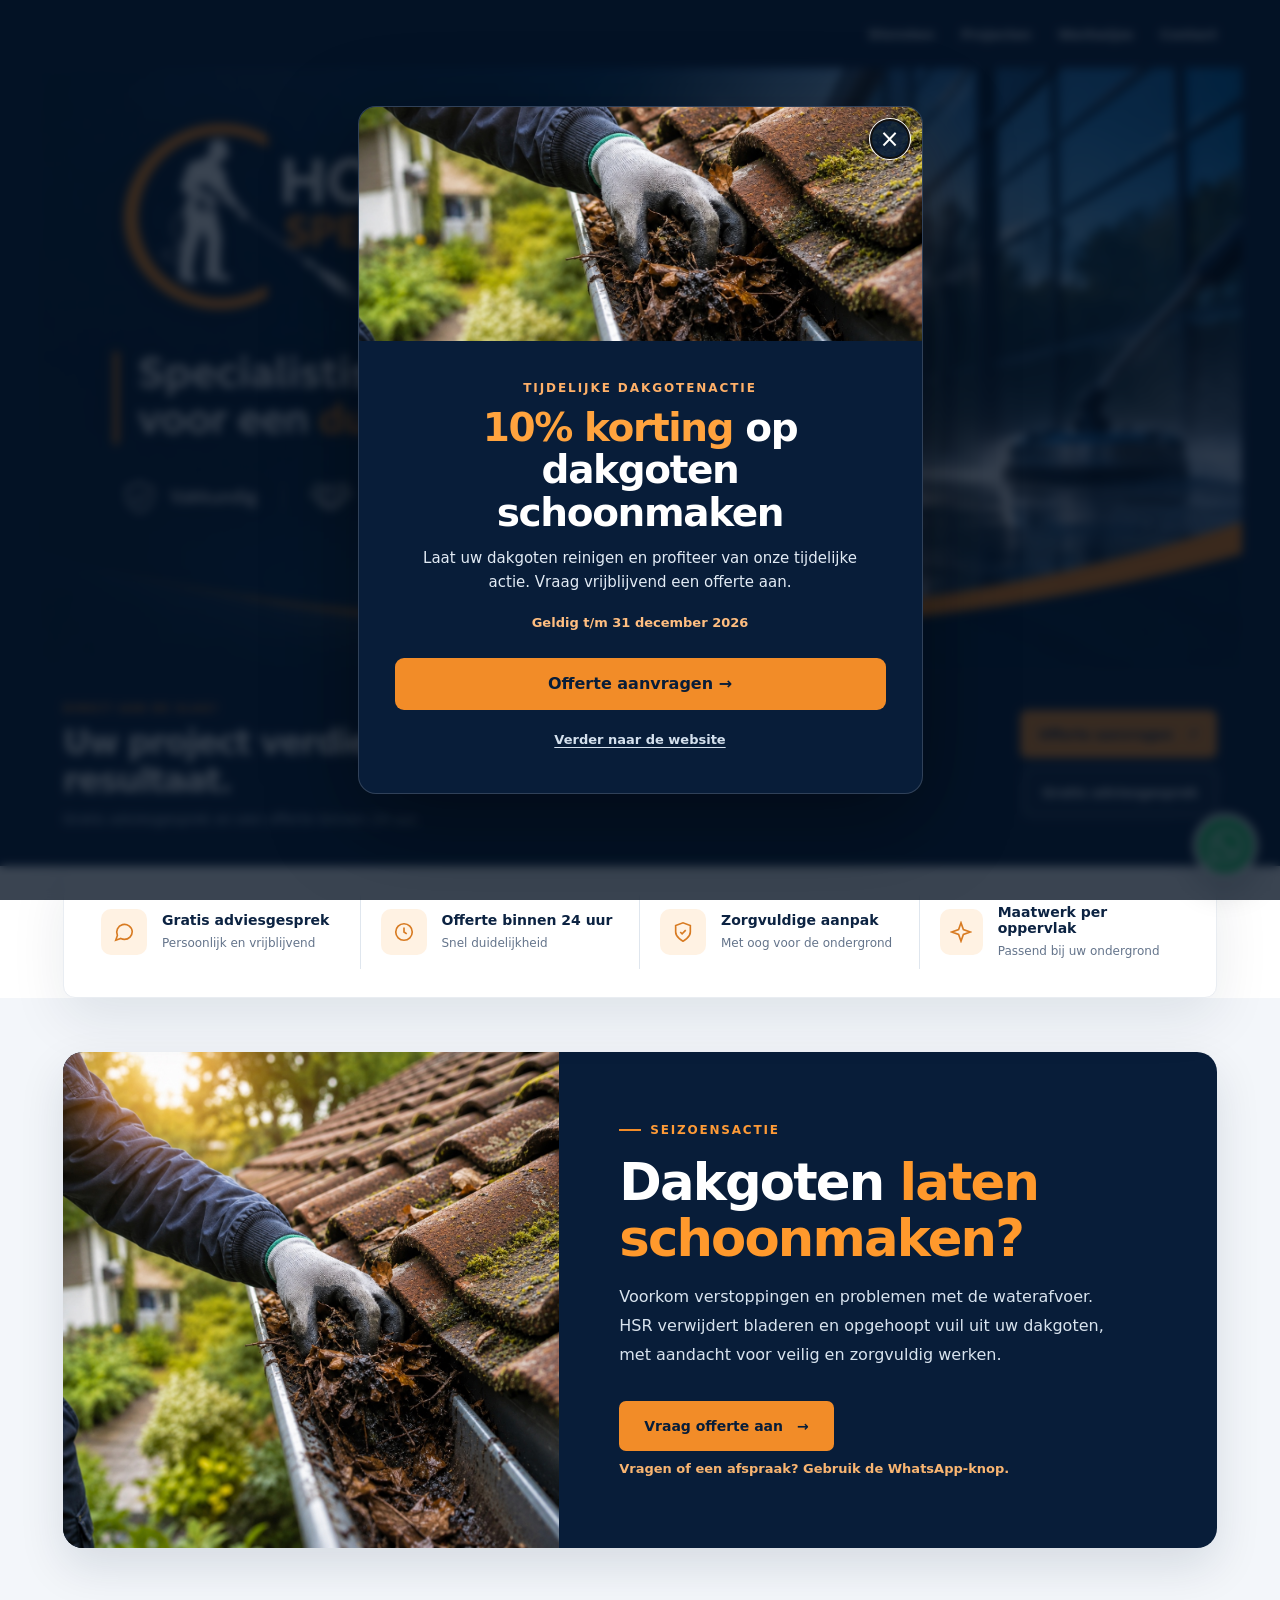
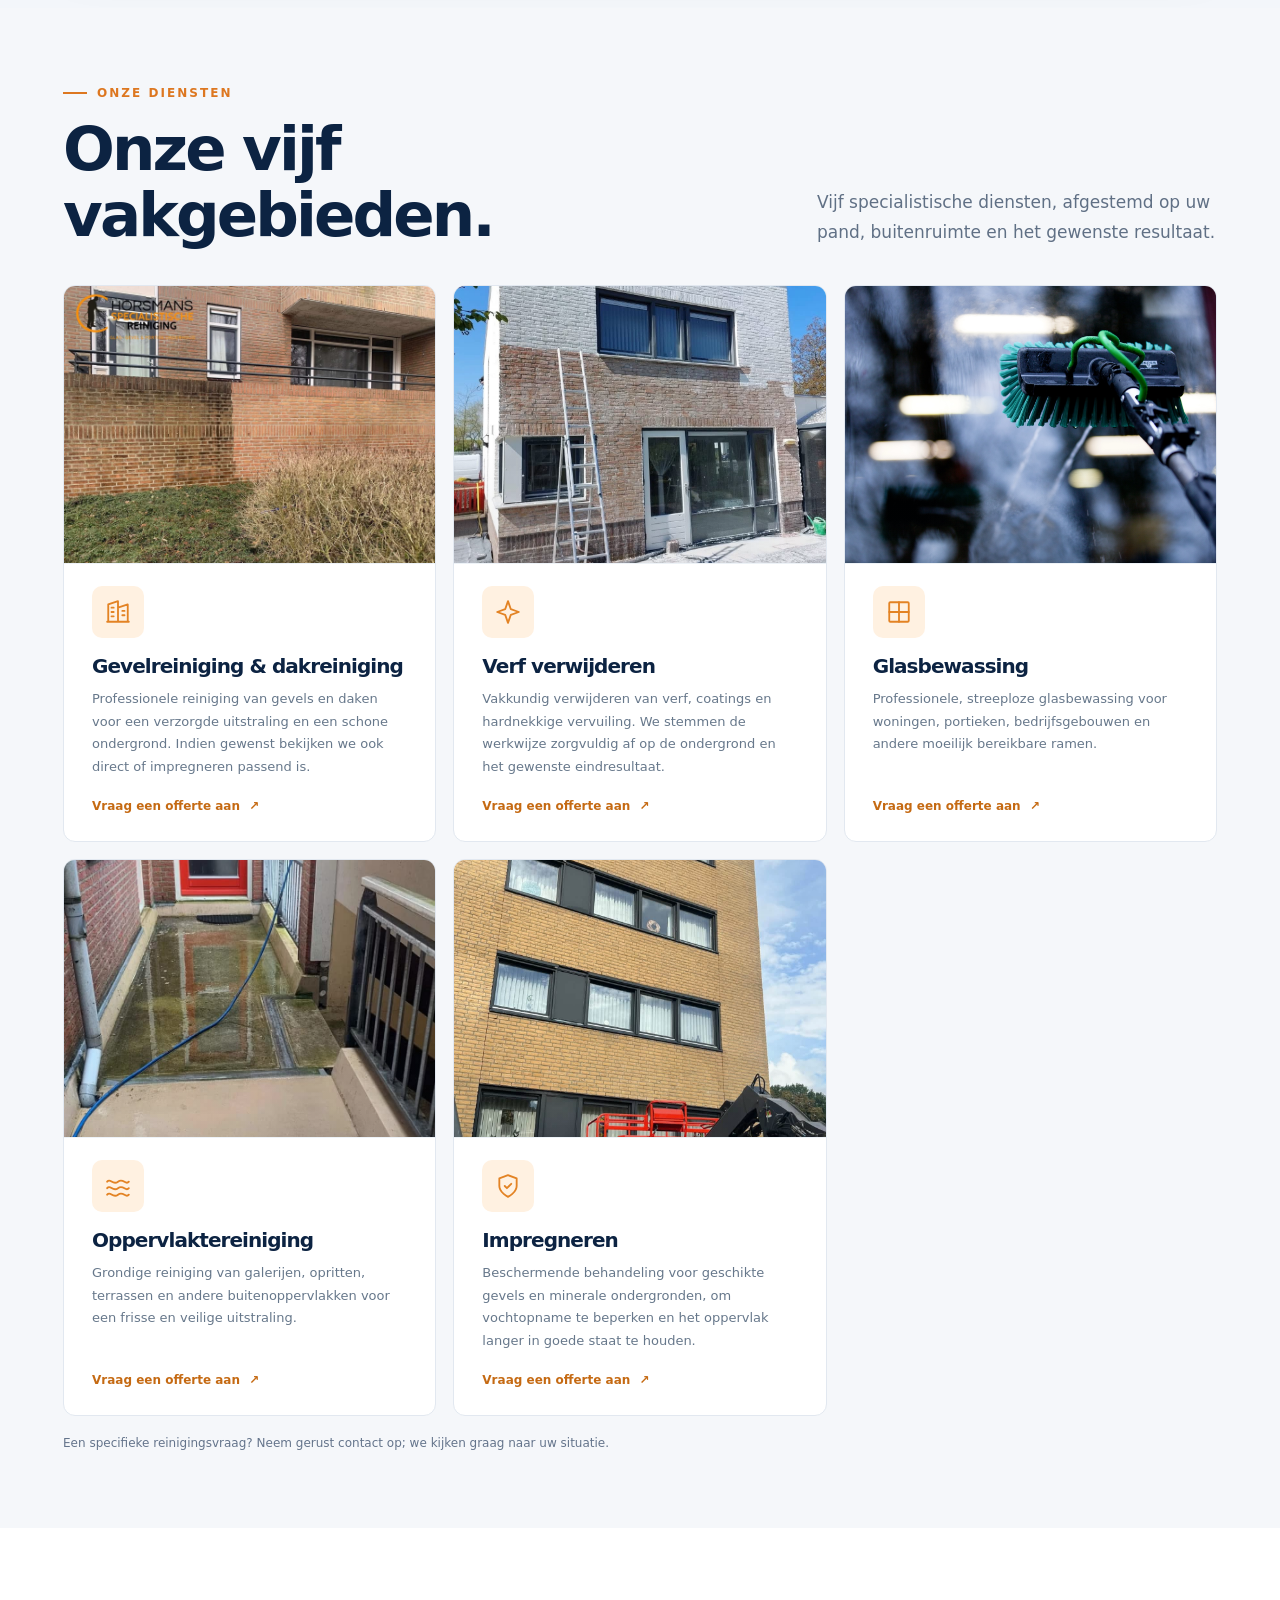
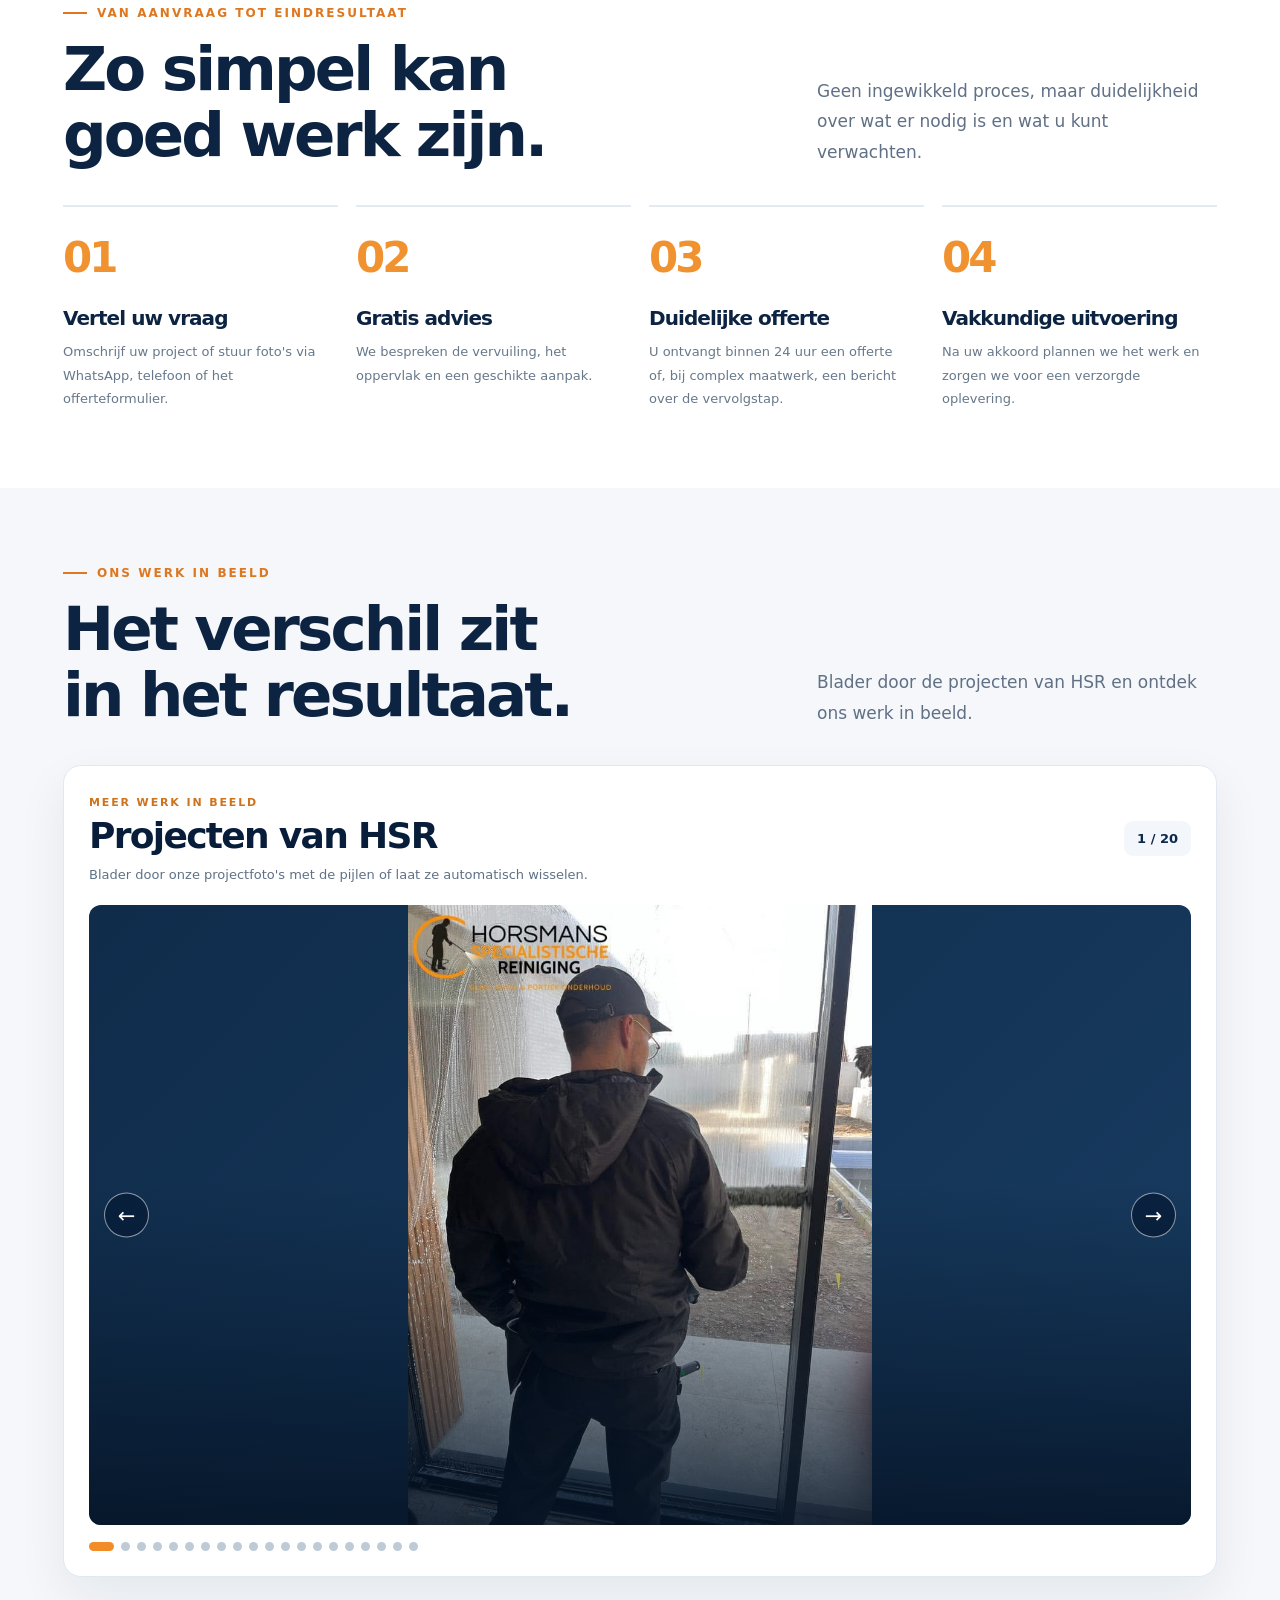
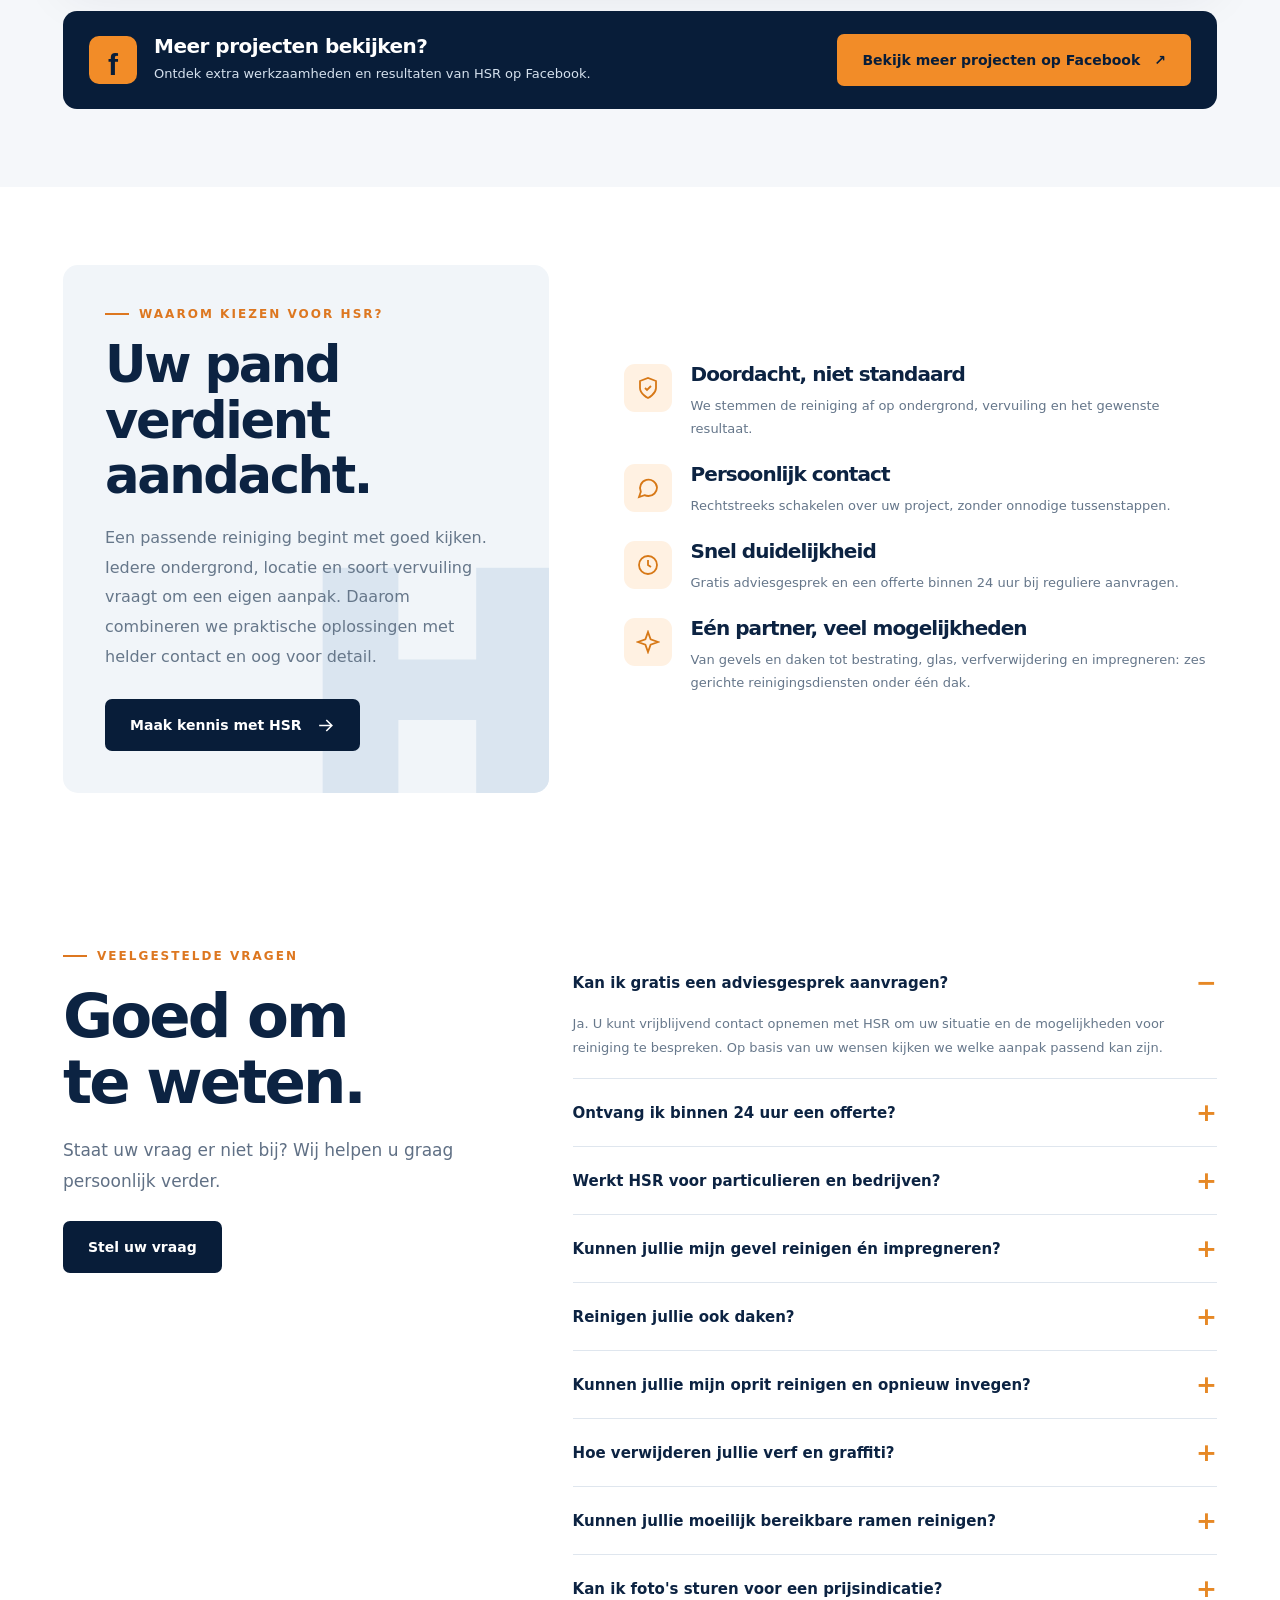
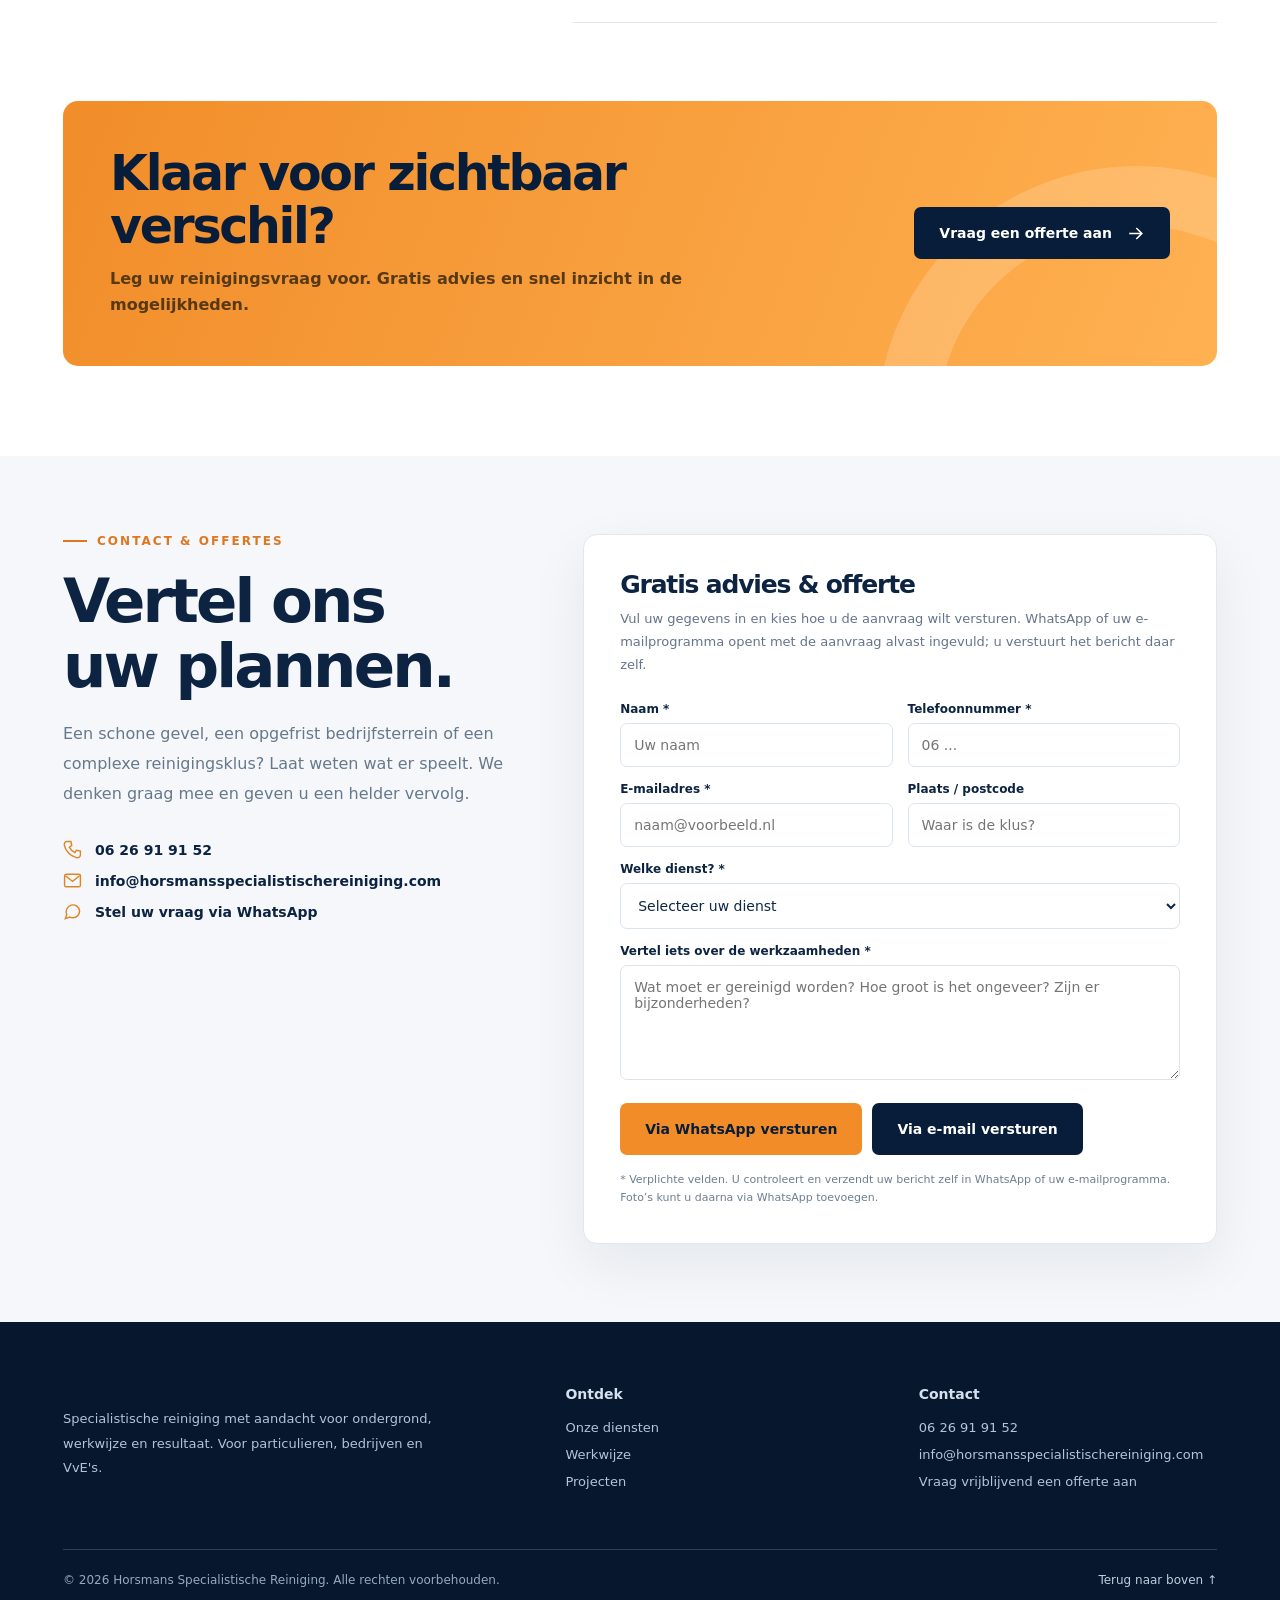
